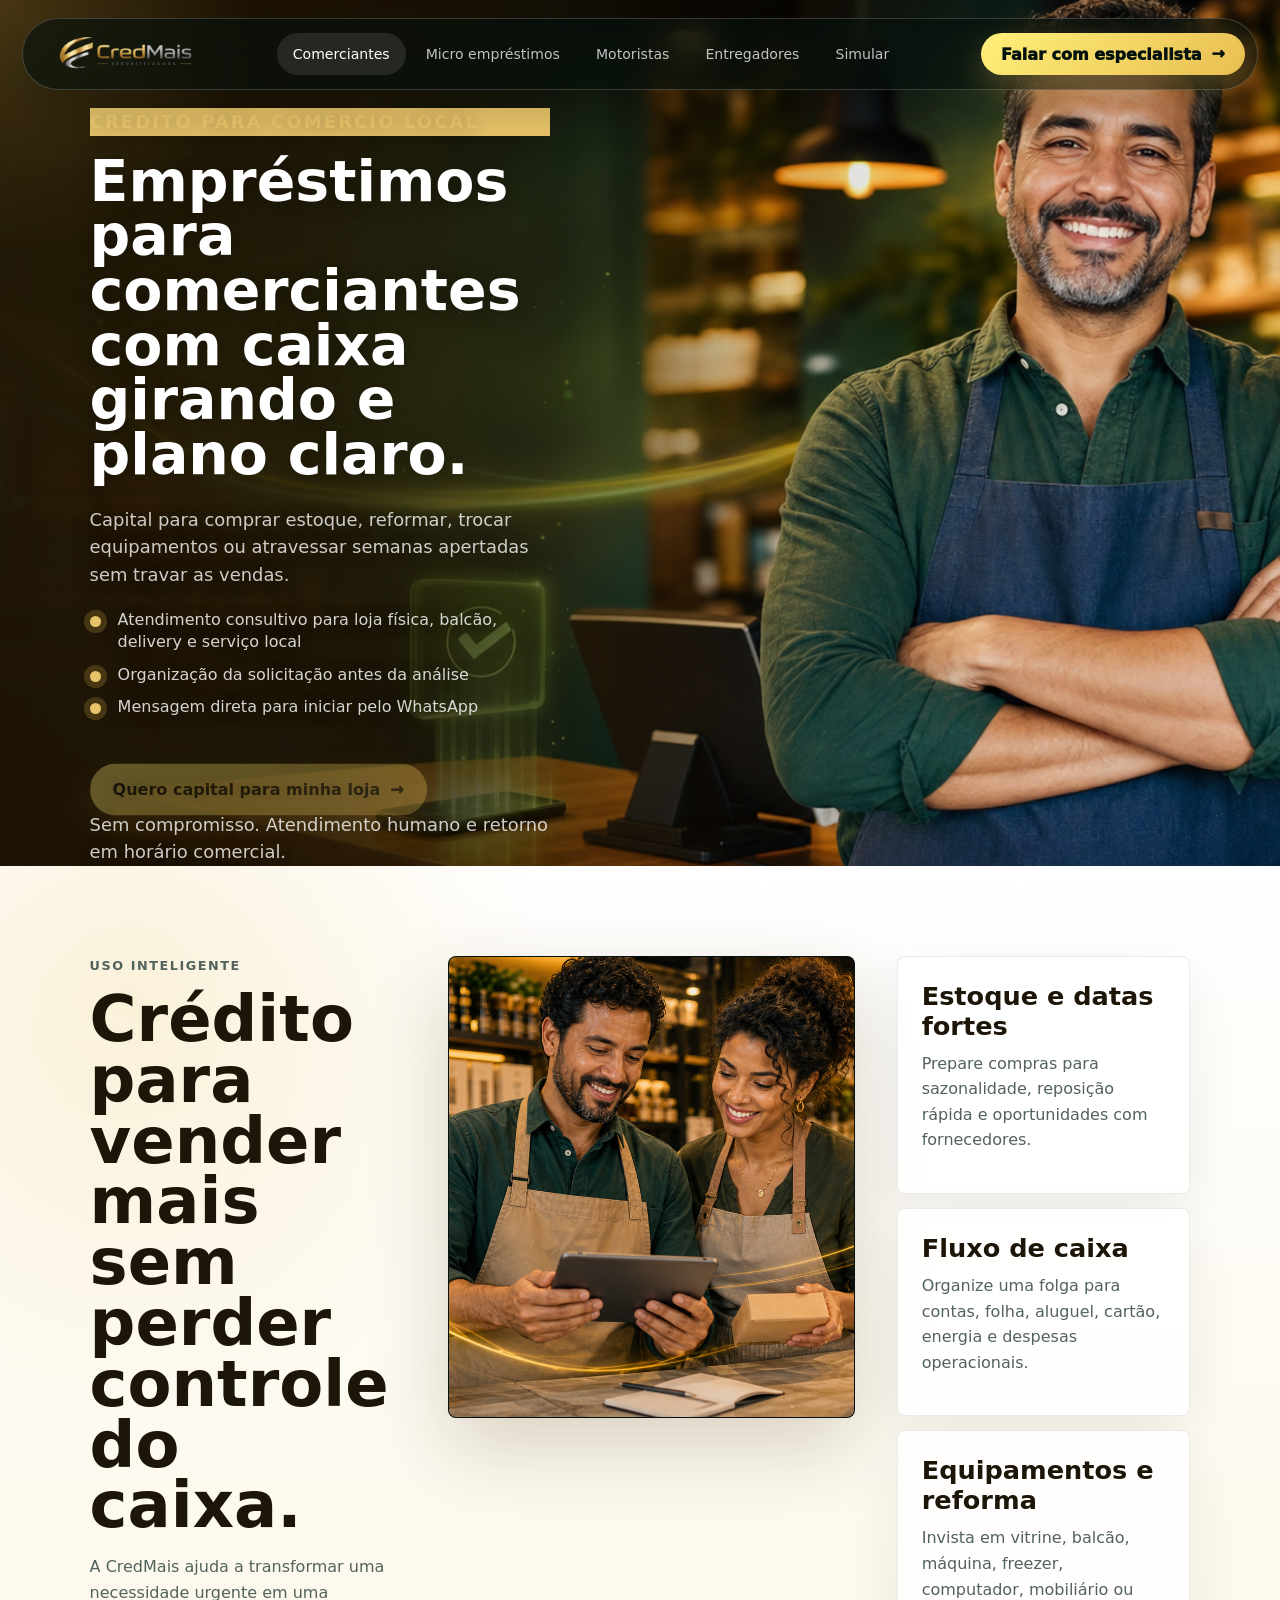
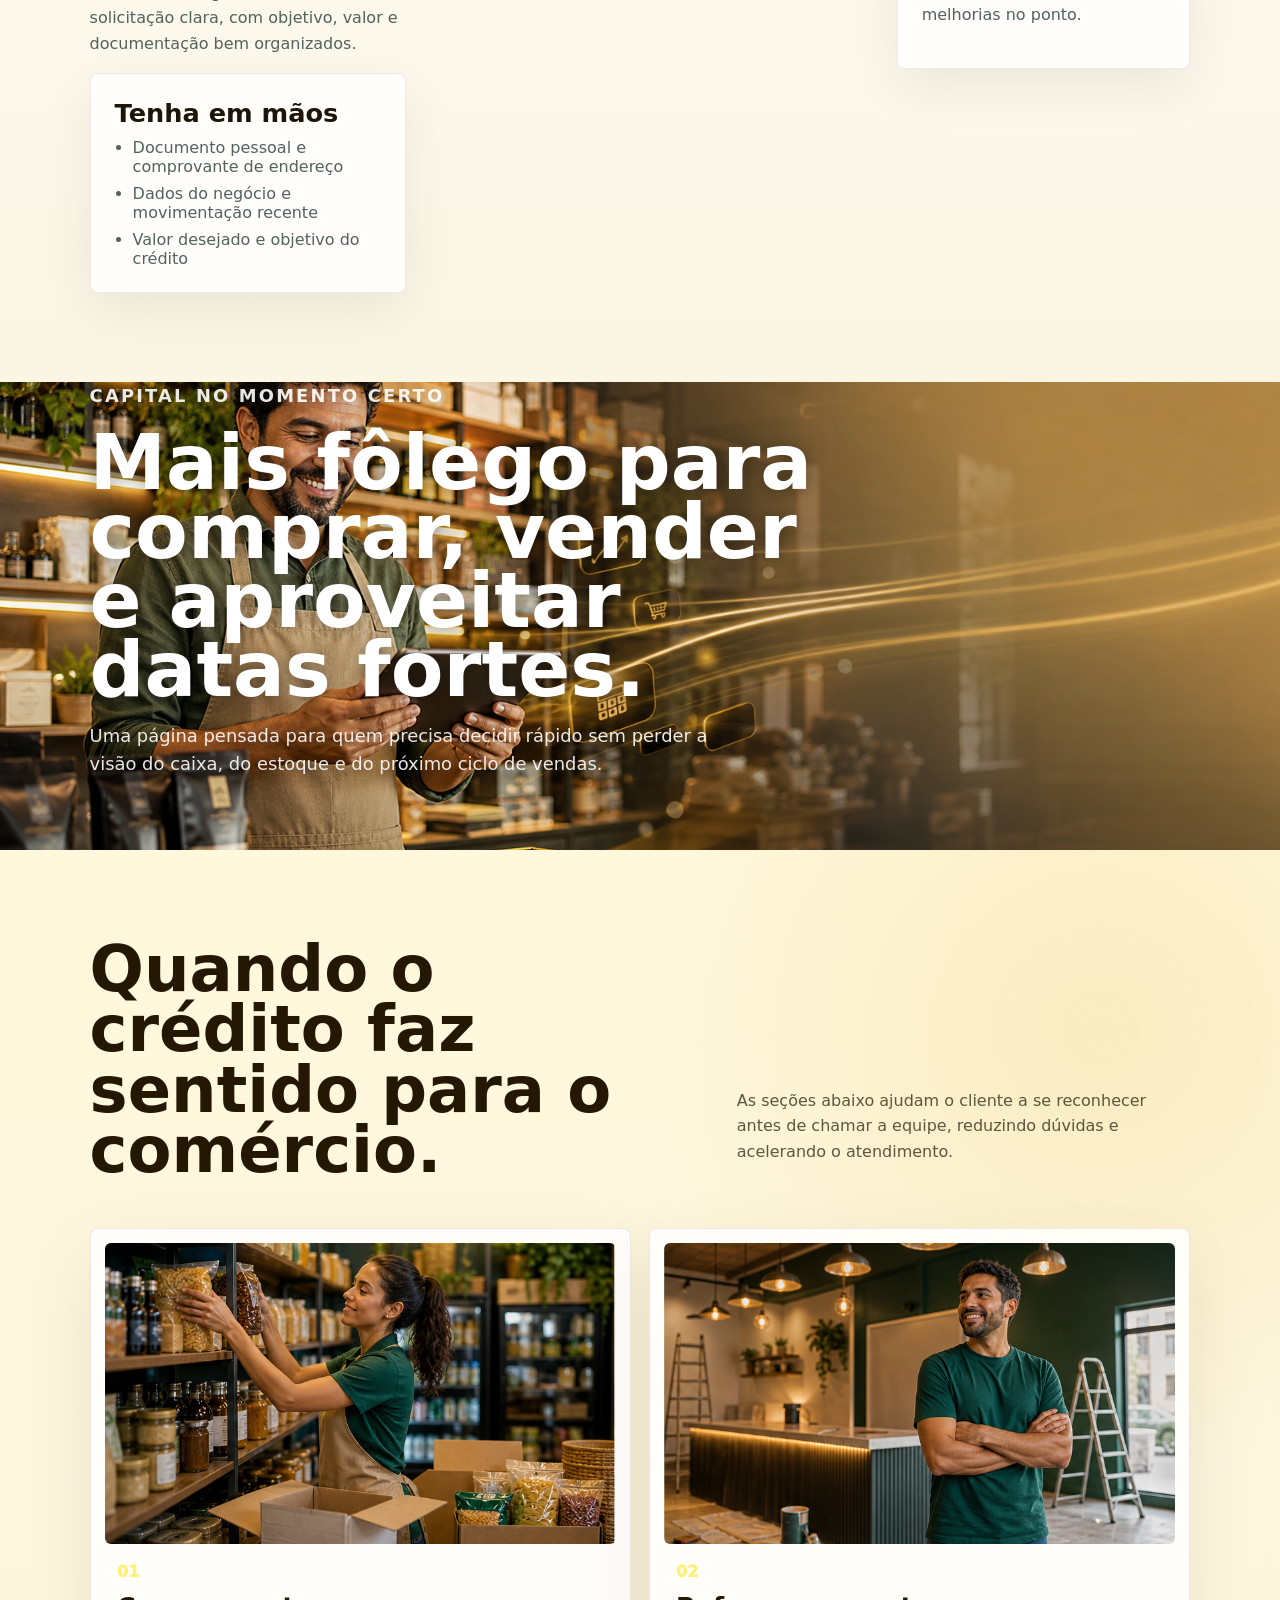
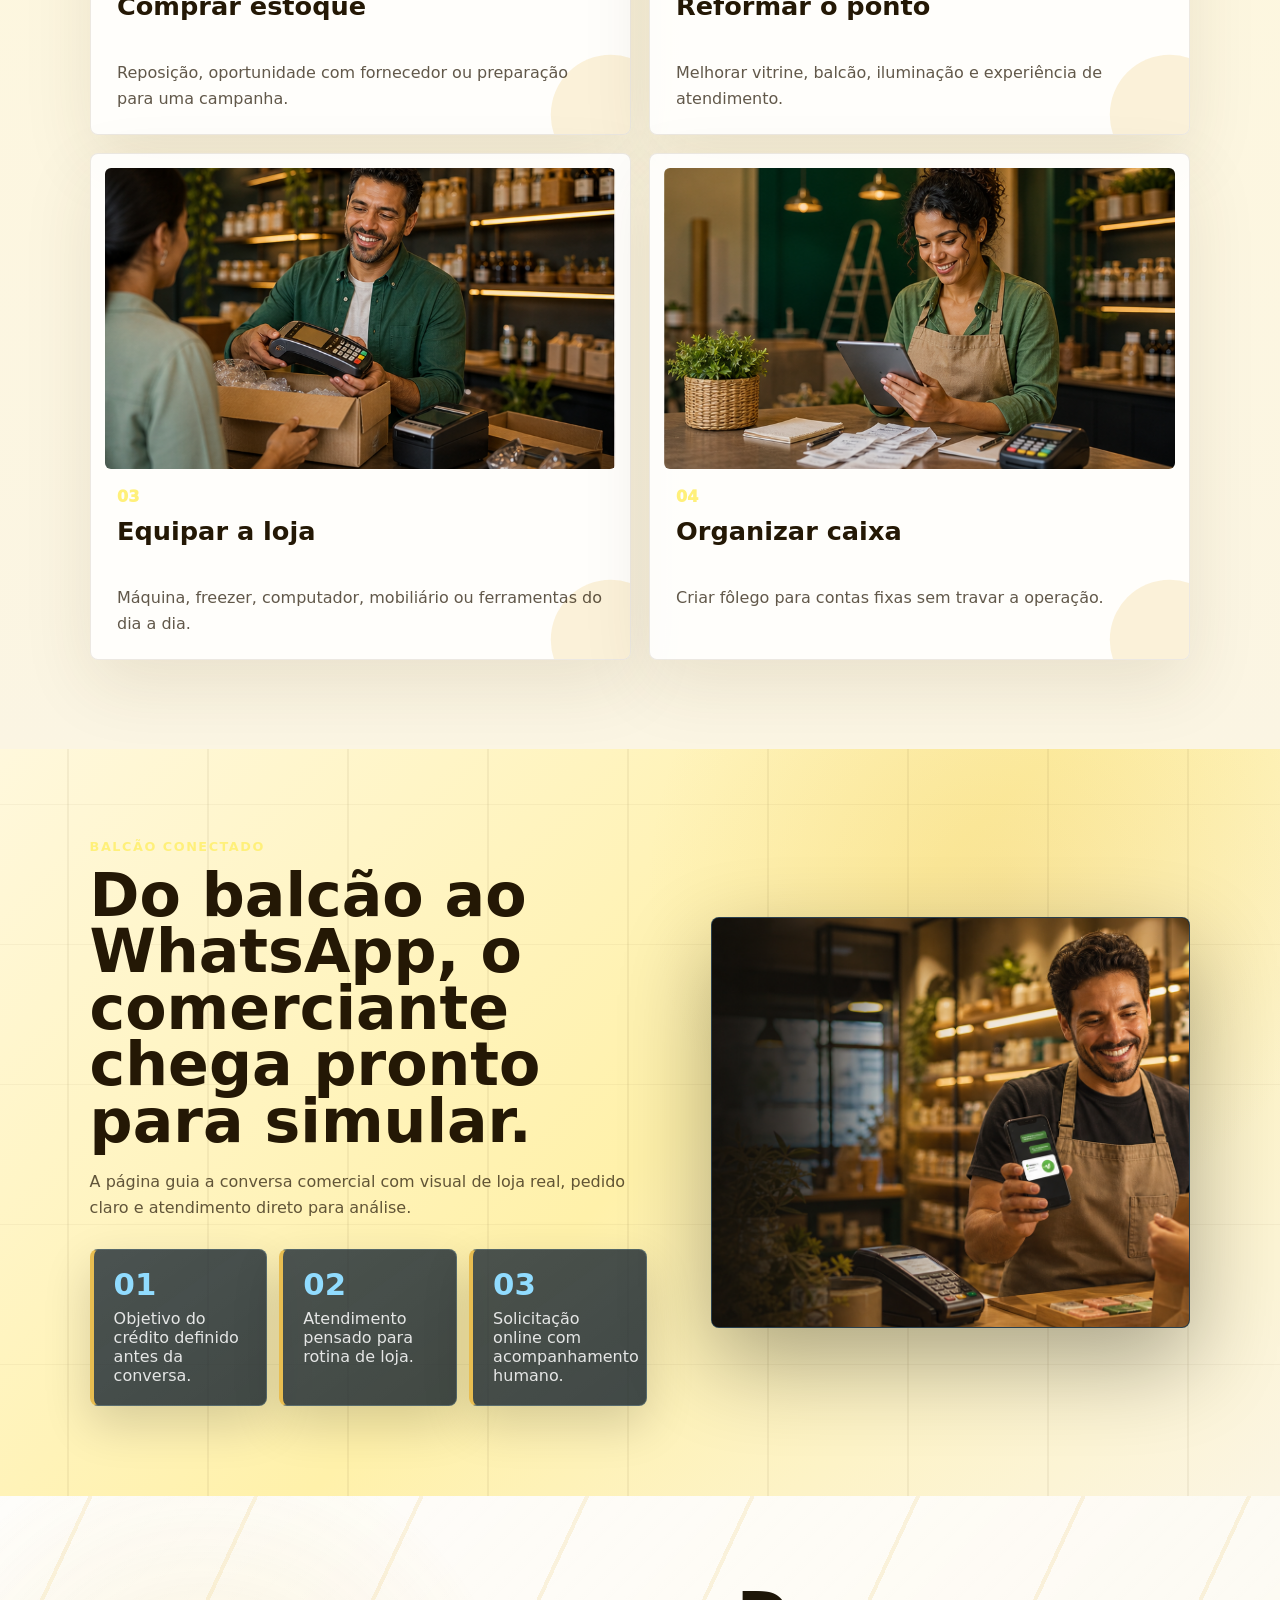
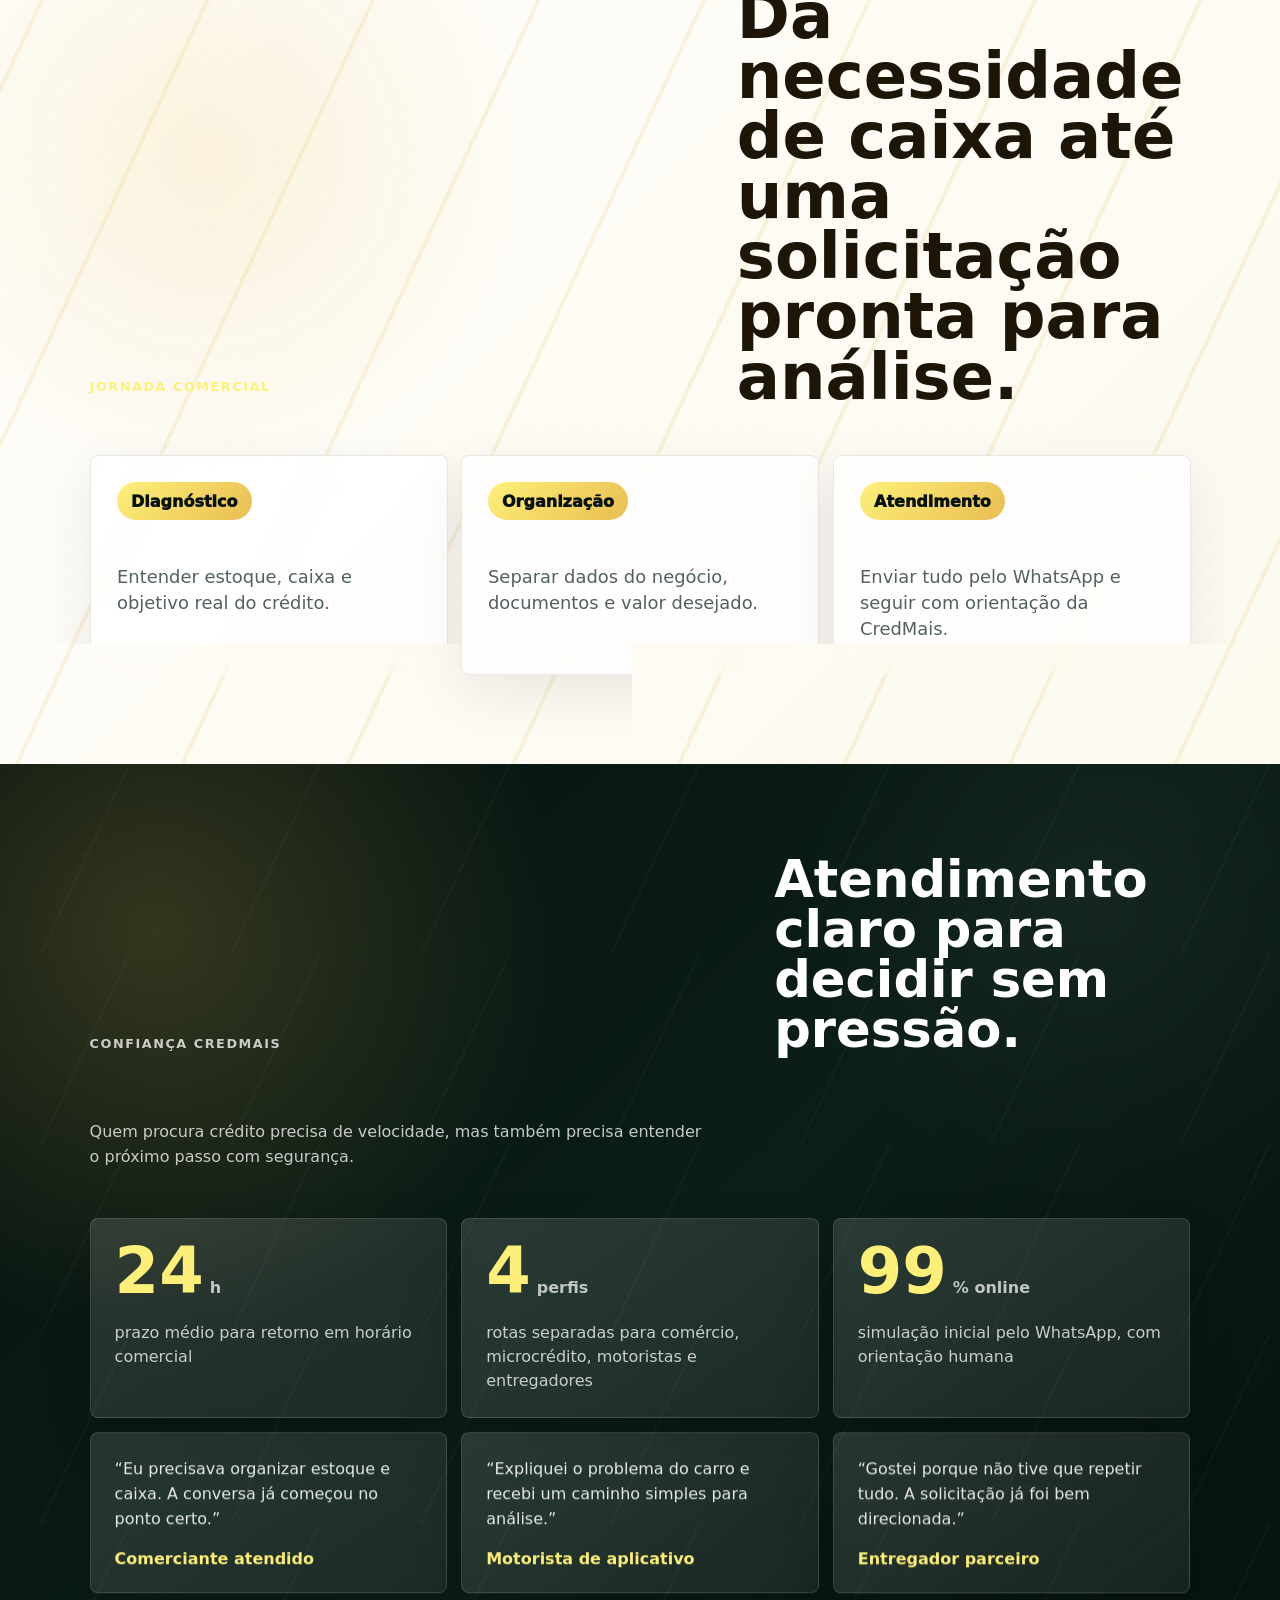
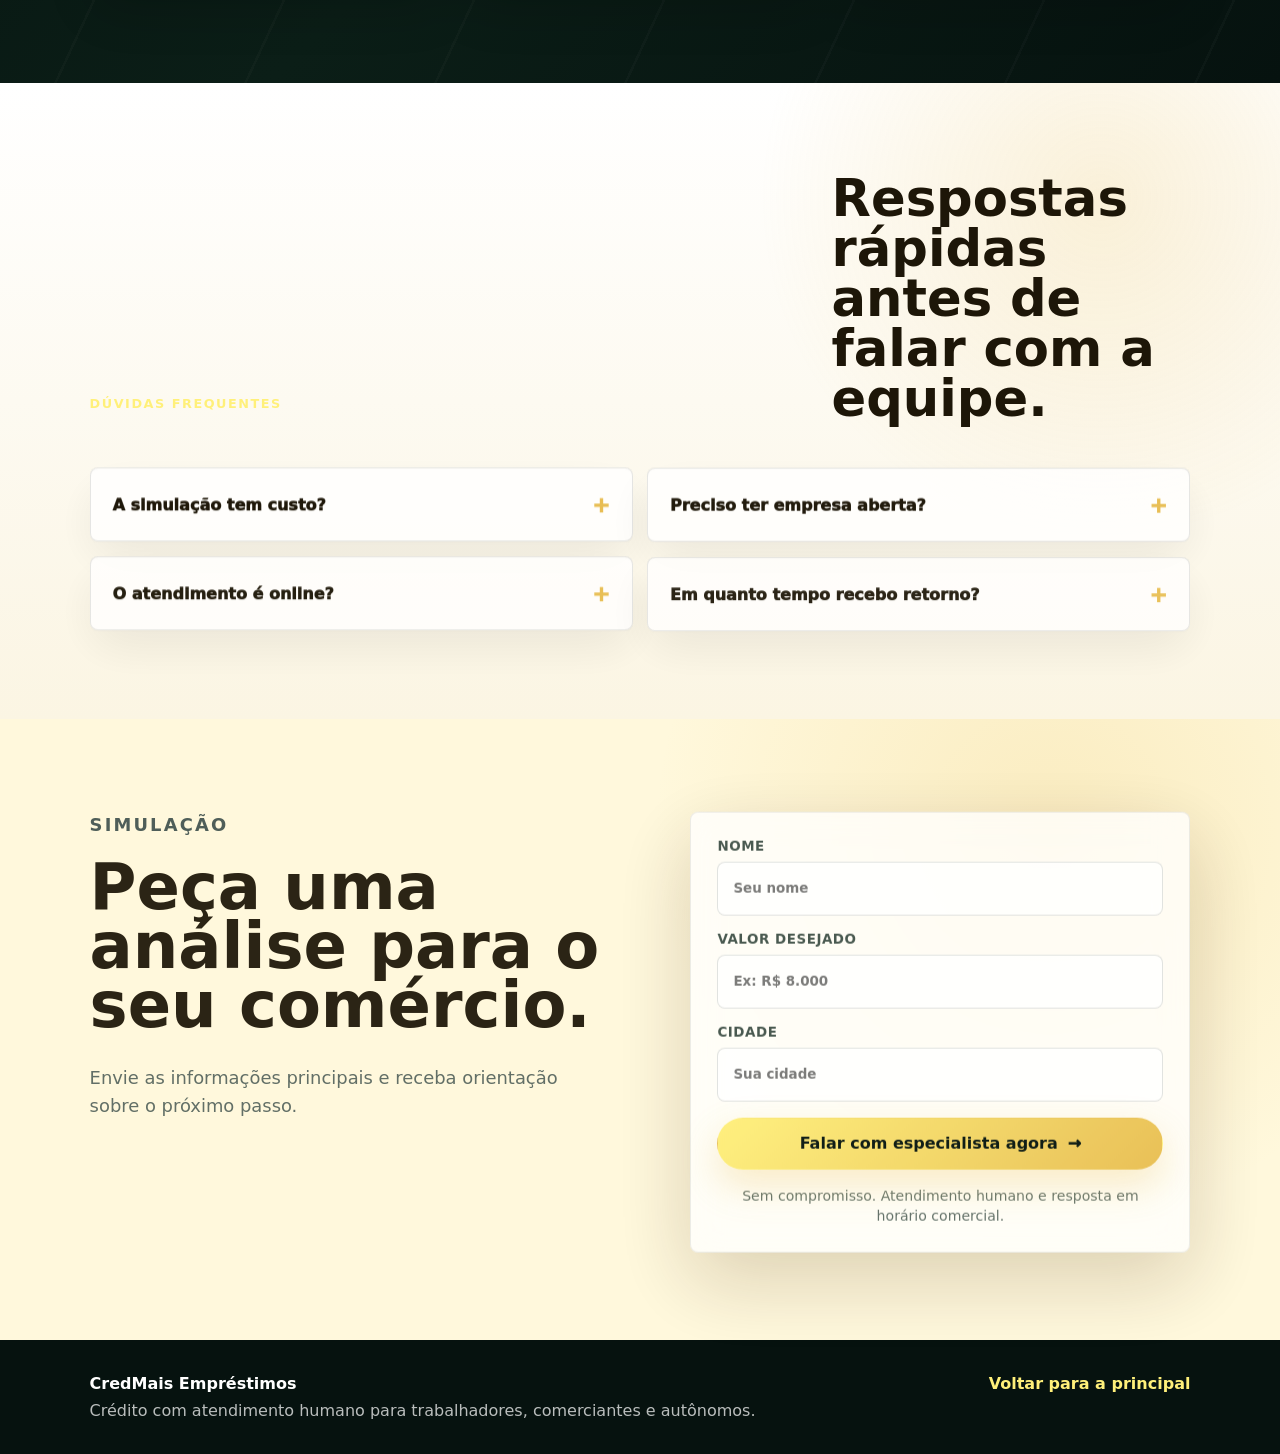
==== comerciantes.html @ 47e3ab30 "Initial CredMais site" ====
<!doctype html>
<html lang="pt-BR">
  <head>
    <meta charset="UTF-8" />
    <meta name="viewport" content="width=device-width, initial-scale=1.0" />
    <meta
      name="description"
      content="Empréstimos CredMais para comerciantes: capital de giro, estoque, reforma, equipamentos e fluxo de caixa."
    />
    <title>Comerciantes | CredMais Empréstimos</title>
    <link rel="preload" as="image" href="assets/images/hero-comerciantes.png" />
    <link rel="stylesheet" href="styles.css?v=20260709-15" />
  </head>
  <body class="theme-comerciantes" data-motion="commerce">
    <div class="cursor-light" aria-hidden="true"></div>

    <header class="site-header" data-header>
      <a class="brand" href="index.html#inicio" aria-label="CredMais Empréstimos">
        <img decoding="async" class="brand-logo" src="assets/images/credmais-logo.avif" alt="CredMais Empréstimos" />
      </a>

      <button class="menu-toggle" type="button" aria-expanded="false" aria-controls="site-menu">
        <span></span>
        <span></span>
      </button>

      <nav id="site-menu" class="site-nav" aria-label="Navegação principal">
        <a href="comerciantes.html">Comerciantes</a>
        <a href="micro-emprestimos.html">Micro empréstimos</a>
        <a href="motoristas.html">Motoristas</a>
        <a href="entregadores.html">Entregadores</a>
        <a href="#simular">Simular</a>
      </nav>

      <a class="header-cta" href="#simular">Falar com especialista</a>
    </header>

    <main class="service-main">
      <section id="topo" class="audience-page" data-theme="gold" data-hero>
        <img decoding="async" src="assets/images/hero-comerciantes.png" alt="Comerciante em loja pronto para expandir o negócio" />
        <div class="audience-overlay"></div>
        <div class="audience-copy">
          <p class="eyebrow split">Crédito para comércio local</p>
          <h1 class="split">Empréstimos para comerciantes com caixa girando e plano claro.</h1>
          <p class="split">
            Capital para comprar estoque, reformar, trocar equipamentos ou atravessar semanas apertadas sem travar as
            vendas.
          </p>
          <ul class="feature-list">
            <li>Atendimento consultivo para loja física, balcão, delivery e serviço local</li>
            <li>Organização da solicitação antes da análise</li>
            <li>Mensagem direta para iniciar pelo WhatsApp</li>
          </ul>
          <a class="btn btn-primary" href="#simular">Quero capital para minha loja</a>
          <p class="cta-note">Sem compromisso. Atendimento humano e retorno em horário comercial.</p>
        </div>
      </section>

      <section class="service-detail section-pad" data-reveal>
        <div class="service-detail-grid">
          <div>
            <p class="section-label">Uso inteligente</p>
            <h2>Crédito para vender mais sem perder controle do caixa.</h2>
            <p>
              A CredMais ajuda a transformar uma necessidade urgente em uma solicitação clara, com objetivo, valor e
              documentação bem organizados.
            </p>
            <div class="document-box">
              <h3>Tenha em mãos</h3>
              <ul>
                <li>Documento pessoal e comprovante de endereço</li>
                <li>Dados do negócio e movimentação recente</li>
                <li>Valor desejado e objetivo do crédito</li>
              </ul>
            </div>
          </div>

          <figure class="detail-visual">
            <img loading="lazy" decoding="async" src="assets/images/detail-comerciantes.png" alt="Comerciante organizando vendas, estoque e caixa" />
          </figure>

          <div class="detail-list">
            <article>
              <h3>Estoque e datas fortes</h3>
              <p>Prepare compras para sazonalidade, reposição rápida e oportunidades com fornecedores.</p>
            </article>
            <article>
              <h3>Fluxo de caixa</h3>
              <p>Organize uma folga para contas, folha, aluguel, cartão, energia e despesas operacionais.</p>
            </article>
            <article>
              <h3>Equipamentos e reforma</h3>
              <p>Invista em vitrine, balcão, máquina, freezer, computador, mobiliário ou melhorias no ponto.</p>
            </article>
          </div>
        </div>
      </section>

      <section class="rich-banner" data-rich-banner>
        <img loading="lazy" decoding="async" src="assets/images/banner-comerciantes.png" alt="Comerciante analisando vendas e estoque no balcão" />
        <div class="rich-banner-content">
          <p class="eyebrow">Capital no momento certo</p>
          <h2>Mais fôlego para comprar, vender e aproveitar datas fortes.</h2>
          <p>
            Uma página pensada para quem precisa decidir rápido sem perder a visão do caixa, do estoque e do próximo
            ciclo de vendas.
          </p>
        </div>
      </section>

      <section class="scenario-section section-pad">
        <div class="scenario-head" data-reveal>
          <h2>Quando o crédito faz sentido para o comércio.</h2>
          <p>
            As seções abaixo ajudam o cliente a se reconhecer antes de chamar a equipe, reduzindo dúvidas e acelerando o
            atendimento.
          </p>
        </div>
        <div class="scenario-grid">
          <article class="scenario-card">
            <div class="card-media">
              <img loading="lazy" decoding="async" src="assets/images/scenario-comerciantes-estoque.png" alt="" />
            </div>
            <span>01</span>
            <h3>Comprar estoque</h3>
            <p>Reposição, oportunidade com fornecedor ou preparação para uma campanha.</p>
          </article>
          <article class="scenario-card">
            <div class="card-media">
              <img loading="lazy" decoding="async" src="assets/images/scenario-comerciantes-reforma.png" alt="" />
            </div>
            <span>02</span>
            <h3>Reformar o ponto</h3>
            <p>Melhorar vitrine, balcão, iluminação e experiência de atendimento.</p>
          </article>
          <article class="scenario-card">
            <div class="card-media">
              <img loading="lazy" decoding="async" src="assets/images/scenario-comerciantes-equipamentos.png" alt="" />
            </div>
            <span>03</span>
            <h3>Equipar a loja</h3>
            <p>Máquina, freezer, computador, mobiliário ou ferramentas do dia a dia.</p>
          </article>
          <article class="scenario-card">
            <div class="card-media">
              <img loading="lazy" decoding="async" src="assets/images/scenario-comerciantes-caixa.png" alt="" />
            </div>
            <span>04</span>
            <h3>Organizar caixa</h3>
            <p>Criar fôlego para contas fixas sem travar a operação.</p>
          </article>
        </div>
      </section>

      <section class="motion-banner motion-banner-commerce">
        <div class="motion-banner-inner motion-banner-inner--visual">
          <div class="motion-copy">
            <p class="eyebrow">Balcão conectado</p>
            <h2>Do balcão ao WhatsApp, o comerciante chega pronto para simular.</h2>
            <p>
              A página guia a conversa comercial com visual de loja real, pedido claro e atendimento direto para análise.
            </p>
            <div class="motion-card-row commerce-card-row" aria-label="Diferenciais para comerciantes">
              <span><strong>01</strong>Objetivo do crédito definido antes da conversa.</span>
              <span><strong>02</strong>Atendimento pensado para rotina de loja.</span>
              <span><strong>03</strong>Solicitação online com acompanhamento humano.</span>
            </div>
          </div>
          <figure class="motion-visual commerce-motion-visual">
            <img loading="lazy" decoding="async" src="assets/images/motion-comerciantes-whatsapp.png" alt="Comerciante usando celular no balcão da loja" />
          </figure>
        </div>
      </section>

      <section class="journey-section section-pad">
        <div class="journey-copy" data-reveal>
          <p class="section-label">Jornada comercial</p>
          <h2>Da necessidade de caixa até uma solicitação pronta para análise.</h2>
        </div>
        <div class="journey-steps">
          <article class="journey-step">
            <span>Diagnóstico</span>
            <p>Entender estoque, caixa e objetivo real do crédito.</p>
          </article>
          <article class="journey-step">
            <span>Organização</span>
            <p>Separar dados do negócio, documentos e valor desejado.</p>
          </article>
          <article class="journey-step">
            <span>Atendimento</span>
            <p>Enviar tudo pelo WhatsApp e seguir com orientação da CredMais.</p>
          </article>
        </div>
      </section>

      <section class="trust-section section-pad" data-reveal>
        <div class="trust-head">
          <p class="section-label">Confiança CredMais</p>
          <h2>Atendimento claro para decidir sem pressão.</h2>
          <p>Quem procura crédito precisa de velocidade, mas também precisa entender o próximo passo com segurança.</p>
        </div>
        <div class="trust-grid" aria-label="Provas de confiança CredMais">
          <article>
            <strong data-count="24">0</strong><span>h</span>
            <p>prazo médio para retorno em horário comercial</p>
          </article>
          <article>
            <strong data-count="4">0</strong><span>perfis</span>
            <p>rotas separadas para comércio, microcrédito, motoristas e entregadores</p>
          </article>
          <article>
            <strong data-count="100">0</strong><span>% online</span>
            <p>simulação inicial pelo WhatsApp, com orientação humana</p>
          </article>
        </div>
        <div class="testimonial-grid">
          <blockquote>
            <p>“Eu precisava organizar estoque e caixa. A conversa já começou no ponto certo.”</p>
            <cite>Comerciante atendido</cite>
          </blockquote>
          <blockquote>
            <p>“Expliquei o problema do carro e recebi um caminho simples para análise.”</p>
            <cite>Motorista de aplicativo</cite>
          </blockquote>
          <blockquote>
            <p>“Gostei porque não tive que repetir tudo. A solicitação já foi bem direcionada.”</p>
            <cite>Entregador parceiro</cite>
          </blockquote>
        </div>
      </section>

      <section class="faq-section section-pad" data-reveal>
        <div class="faq-head">
          <p class="section-label">Dúvidas frequentes</p>
          <h2>Respostas rápidas antes de falar com a equipe.</h2>
        </div>
        <div class="faq-list">
          <details>
            <summary>A simulação tem custo?</summary>
            <p>Não. Você informa o perfil, valor desejado e cidade para receber orientação inicial sem compromisso.</p>
          </details>
          <details>
            <summary>Preciso ter empresa aberta?</summary>
            <p>Depende do perfil. A CredMais direciona a conversa para comerciante, microcrédito, motorista ou entregador.</p>
          </details>
          <details>
            <summary>O atendimento é online?</summary>
            <p>Sim. O primeiro contato pode começar pelo WhatsApp, com atendimento humano e orientação clara.</p>
          </details>
          <details>
            <summary>Em quanto tempo recebo retorno?</summary>
            <p>O retorno acontece em horário comercial, geralmente em até 24 horas após o envio das informações.</p>
          </details>
        </div>
      </section>
      <section id="simular" class="lead-section service-lead section-pad">
        <div class="lead-copy" data-reveal>
          <p class="section-label">Simulação</p>
          <h2>Peça uma análise para o seu comércio.</h2>
          <p>Envie as informações principais e receba orientação sobre o próximo passo.</p>
        </div>

        <form class="lead-form" data-form>
          <input name="perfil" type="hidden" value="Comerciante" />
          <label>
            Nome
            <input name="nome" type="text" placeholder="Seu nome" required />
          </label>
          <label>
            Valor desejado
            <input name="valor" type="text" placeholder="Ex: R$ 8.000" required />
          </label>
          <label>
            Cidade
            <input name="cidade" type="text" placeholder="Sua cidade" />
          </label>
          <button class="btn btn-primary" type="submit">Falar com especialista agora</button>
          <p class="form-note">Sem compromisso. Atendimento humano e resposta em horário comercial.</p>
        </form>
      </section>
    </main>

    <footer class="site-footer">
      <div>
        <strong>CredMais Empréstimos</strong>
        <p>Crédito com atendimento humano para trabalhadores, comerciantes e autônomos.</p>
      </div>
      <a href="index.html#inicio">Voltar para a principal</a>
    </footer>

    <script src="assets/vendor/gsap.min.js"></script>
    <script src="assets/vendor/ScrollTrigger.min.js"></script>
    <script src="main.js?v=20260709-15"></script>
  </body>
</html>
---- styles.css ----
﻿:root {
  --green: #00d96f;
  --green-2: #7cff9e;
  --navy: #06120f;
  --ink: #0a1714;
  --muted: #6d7974;
  --line: rgba(255, 255, 255, 0.16);
  --white: #ffffff;
  --cream: #f7faf4;
  --gold: #e7c369;
  --blue: #17a8ff;
  --shadow: 0 28px 80px rgba(1, 18, 12, 0.28);
  --accent: #00d96f;
  --accent-2: #7cff9e;
  --accent-soft: rgba(0, 217, 111, 0.16);
  --accent-shadow: rgba(0, 217, 111, 0.28);
  --page-ink: #0a1714;
  --page-soft: #f7faf4;
  --page-panel: #ecf4ed;
}

.theme-comerciantes {
  --green: #e8bd51;
  --green-2: #fff07a;
  --accent: #e8bd51;
  --accent-2: #fff07a;
  --accent-soft: rgba(232, 189, 81, 0.2);
  --accent-shadow: rgba(232, 189, 81, 0.3);
  --page-ink: #1d1608;
  --page-soft: #fbf5e3;
  --page-panel: #fff8dc;
  --shadow: 0 28px 80px rgba(72, 46, 6, 0.2);
}

.theme-micro {
  --green: #2ee6c7;
  --green-2: #8cf7ff;
  --accent: #2ee6c7;
  --accent-2: #8cf7ff;
  --accent-soft: rgba(46, 230, 199, 0.2);
  --accent-shadow: rgba(46, 230, 199, 0.3);
  --page-ink: #061b22;
  --page-soft: #ecfbfb;
  --page-panel: #e5fbff;
  --shadow: 0 28px 80px rgba(8, 72, 88, 0.2);
}

.theme-motoristas {
  --green: #22b8ff;
  --green-2: #a8e7ff;
  --accent: #22b8ff;
  --accent-2: #a8e7ff;
  --accent-soft: rgba(34, 184, 255, 0.2);
  --accent-shadow: rgba(34, 184, 255, 0.3);
  --page-ink: #07111d;
  --page-soft: #eef6ff;
  --page-panel: #eaf4ff;
  --shadow: 0 28px 80px rgba(4, 38, 75, 0.24);
}

.theme-entregadores {
  --green: #ea1d2c;
  --green-2: #ff6b6b;
  --accent: #ea1d2c;
  --accent-2: #ff6b6b;
  --accent-soft: rgba(234, 29, 44, 0.18);
  --accent-shadow: rgba(234, 29, 44, 0.3);
  --page-ink: #190608;
  --page-soft: #fff3f3;
  --page-panel: #fff7f7;
  --shadow: 0 28px 80px rgba(86, 7, 14, 0.22);
}

* {
  box-sizing: border-box;
}

html {
  overflow-x: hidden;
  scroll-behavior: smooth;
}

body {
  margin: 0;
  color: var(--page-ink);
  background: var(--page-soft);
  font-family:
    Inter, ui-sans-serif, system-ui, -apple-system, BlinkMacSystemFont, "Segoe UI", sans-serif;
  overflow-x: hidden;
}

a {
  color: inherit;
  text-decoration: none;
}

img {
  display: block;
  max-width: 100%;
}

button,
input,
select {
  font: inherit;
}

.cursor-light {
  position: fixed;
  z-index: 4;
  width: 34rem;
  height: 34rem;
  pointer-events: none;
  border-radius: 999px;
  background: radial-gradient(circle, var(--accent-soft), transparent 66%);
  transform: translate(-50%, -50%);
  mix-blend-mode: screen;
}

.site-header {
  position: fixed;
  inset: 18px 22px auto;
  z-index: 30;
  display: grid;
  grid-template-columns: auto 1fr auto;
  align-items: center;
  gap: 18px;
  padding: 10px 12px 10px 14px;
  color: var(--white);
  border: 1px solid rgba(255, 255, 255, 0.18);
  border-radius: 999px;
  background: rgba(4, 16, 12, 0.62);
  box-shadow: 0 18px 46px rgba(0, 0, 0, 0.18);
  backdrop-filter: blur(18px);
  transition:
    transform 0.35s ease,
    background 0.35s ease,
    border-color 0.35s ease;
}

.site-header.is-scrolled {
  background: rgba(4, 16, 12, 0.88);
  border-color: var(--accent-shadow);
}

.brand {
  display: inline-flex;
  align-items: center;
  gap: 10px;
  min-width: 164px;
  overflow: hidden;
  border-radius: 999px;
}

.brand-logo {
  display: block;
  width: 164px;
  height: 50px;
  object-fit: cover;
  object-position: left center;
  transform: scale(1.08);
  transform-origin: left center;
}

.brand-mark {
  display: grid;
  width: 42px;
  height: 42px;
  place-items: center;
  color: #05130f;
  font-weight: 950;
  border-radius: 50%;
  background: linear-gradient(135deg, var(--accent-2), var(--accent));
}

.brand strong,
.brand small {
  display: block;
  line-height: 1;
}

.brand strong {
  font-size: 1rem;
}

.brand small {
  margin-top: 4px;
  color: rgba(255, 255, 255, 0.62);
  font-size: 0.72rem;
  letter-spacing: 0.08em;
  text-transform: uppercase;
}

.site-nav {
  display: flex;
  justify-content: center;
  gap: 4px;
}

.site-nav a,
.header-cta,
.btn {
  display: inline-flex;
  align-items: center;
  justify-content: center;
  gap: 10px;
  min-height: 42px;
  padding: 0 16px;
  border-radius: 999px;
  white-space: nowrap;
}

.header-cta,
.btn {
  position: relative;
  isolation: isolate;
  overflow: hidden;
}

.site-nav a {
  color: rgba(255, 255, 255, 0.75);
  font-size: 0.88rem;
  transition:
    color 0.2s ease,
    background 0.2s ease;
}

.site-nav a:hover,
.site-nav a.is-active {
  color: var(--white);
  background: rgba(255, 255, 255, 0.1);
}

.header-cta {
  color: #03120d;
  min-width: 154px;
  padding: 0 20px;
  font-weight: 950;
  background: linear-gradient(135deg, var(--accent-2), var(--accent));
  box-shadow: 0 14px 34px var(--accent-shadow);
  animation: ctaPulse 2.8s ease-in-out infinite;
  transition:
    transform 0.2s ease,
    box-shadow 0.2s ease,
    filter 0.2s ease;
}

.header-cta::before,
.btn-primary::before {
  position: absolute;
  inset: -42% auto -42% -55%;
  z-index: -1;
  width: 42%;
  background: linear-gradient(90deg, transparent, rgba(255, 255, 255, 0.52), transparent);
  transform: skewX(-18deg);
  animation: ctaShine 3.4s ease-in-out infinite;
  content: "";
}

.header-cta::after,
.btn::after {
  content: "→";
  font-weight: 950;
  line-height: 1;
  transform: translateX(0);
  transition: transform 0.2s ease;
}

.btn-ghost::after {
  opacity: 0.8;
}

.header-cta:hover,
.btn:hover {
  transform: translateY(-2px) scale(1.03);
}

.header-cta:hover::before,
.btn-primary:hover::before {
  animation-duration: 1.2s;
}

.header-cta:hover::after,
.btn:hover::after {
  transform: translateX(4px);
}

.header-cta:focus-visible,
.btn:focus-visible,
.site-nav a:focus-visible,
.menu-toggle:focus-visible {
  outline: 3px solid var(--accent-2);
  outline-offset: 3px;
}

.menu-toggle {
  display: none;
}

.hero,
.audience-page {
  position: relative;
  min-height: 100svh;
  overflow: hidden;
  color: var(--white);
  background: #06120f;
}

.hero > img,
.audience-page > img {
  position: absolute;
  inset: 0;
  z-index: 0;
  width: 100%;
  height: 115%;
  object-fit: cover;
  object-position: var(--hero-focus, center center);
  transform: scale(1.04);
}

.hero-carousel-media {
  position: absolute;
  inset: 0;
  z-index: 0;
  overflow: hidden;
}

.hero-carousel-image {
  position: absolute;
  inset: 0;
  width: 100%;
  height: 115%;
  object-fit: cover;
  object-position: var(--hero-focus, center center);
  opacity: 0;
  transform: scale(1.045);
  transition:
    opacity 0.9s ease,
    transform 7s ease;
}

.hero-carousel-image.is-active {
  opacity: 1;
  transform: scale(1.01);
}

.hero-shade,
.audience-overlay {
  position: absolute;
  inset: 0;
  z-index: 1;
  background: linear-gradient(90deg, rgba(1, 11, 8, 0.68) 0%, rgba(1, 11, 8, 0.38) 36%, transparent 76%);
}

.align-right .audience-overlay {
  background: linear-gradient(270deg, rgba(1, 11, 8, 0.68) 0%, rgba(1, 11, 8, 0.38) 36%, transparent 76%);
}

.theme-comerciantes .audience-overlay {
  background: linear-gradient(90deg, rgba(31, 20, 4, 0.68) 0%, rgba(31, 20, 4, 0.36) 36%, transparent 76%);
}

.theme-micro .audience-overlay {
  background: linear-gradient(270deg, rgba(3, 21, 28, 0.66) 0%, rgba(3, 21, 28, 0.36) 36%, transparent 76%);
}

.theme-motoristas .audience-overlay {
  background: linear-gradient(90deg, rgba(2, 9, 21, 0.68) 0%, rgba(2, 9, 21, 0.36) 36%, transparent 76%);
}

.theme-entregadores .audience-overlay {
  background: transparent;
}

.theme-comerciantes .audience-page,
.theme-entregadores .audience-page {
  --hero-focus: 18% center;
}

.theme-entregadores .audience-page > img {
  filter: none;
}

.theme-entregadores .hero-carousel-image {
  filter: none;
}

.theme-entregadores .hero-carousel-image.is-active {
  filter: none;
}

.hero-carousel-copy {
  position: relative;
  z-index: 3;
  width: 100%;
}

.hero-copy-slide {
  display: none;
}

.hero-copy-slide.is-active {
  display: block;
}

.hero-carousel-controls {
  position: absolute;
  right: clamp(18px, 5vw, 72px);
  bottom: clamp(18px, 4vw, 44px);
  z-index: 5;
  display: flex;
  flex-wrap: wrap;
  gap: 8px;
  max-width: min(520px, calc(100% - 36px));
}

.hero-carousel-controls button {
  min-height: 38px;
  padding: 0 14px;
  color: rgba(255, 255, 255, 0.72);
  font-weight: 900;
  border: 1px solid rgba(255, 255, 255, 0.22);
  border-radius: 999px;
  background: rgba(255, 255, 255, 0.08);
  backdrop-filter: blur(14px);
  cursor: pointer;
  transition:
    color 0.2s ease,
    background 0.2s ease,
    border-color 0.2s ease,
    transform 0.2s ease;
}

.hero-carousel-controls button:hover,
.hero-carousel-controls button.is-active {
  color: #fff;
  border-color: rgba(234, 29, 44, 0.7);
  background: rgba(234, 29, 44, 0.82);
  transform: translateY(-2px);
}

.theme-motoristas .audience-page {
  --hero-focus: right center;
}

.theme-motoristas .audience-page > img {
  height: 100%;
  transform: scale(1);
}

.theme-micro .audience-page {
  --hero-focus: 18% center;
}

.hero-content,
.audience-copy {
  position: relative;
  z-index: 3;
  width: min(920px, calc(100% - 44px));
  padding-top: clamp(118px, 17vh, 170px);
  margin-left: clamp(22px, 7vw, 96px);
  text-shadow: 0 2px 18px rgba(0, 0, 0, 0.34);
}

.service-main .audience-page::before {
  display: none;
}

.theme-comerciantes .audience-page::before {
  background:
    linear-gradient(90deg, transparent 0 48%, rgba(255, 240, 122, 0.18) 48% 49%, transparent 49% 100%),
    linear-gradient(0deg, transparent 0 60%, rgba(232, 189, 81, 0.12) 60% 61%, transparent 61% 100%);
  background-size: 180px 180px;
  animation: commerceGrid 12s linear infinite;
}

.theme-micro .audience-page::before {
  background: radial-gradient(circle at 64% 36%, rgba(140, 247, 255, 0.26), transparent 11%),
    radial-gradient(circle at 76% 62%, rgba(46, 230, 199, 0.16), transparent 13%);
  animation: microPulse 5s ease-in-out infinite alternate;
}

.theme-motoristas .audience-page::before {
  background: repeating-linear-gradient(
    112deg,
    transparent 0 80px,
    rgba(168, 231, 255, 0.2) 80px 86px,
    transparent 86px 150px
  );
  animation: roadSlide 3.2s linear infinite;
}

.theme-entregadores .audience-page::before {
  background:
    radial-gradient(circle at 20% 80%, rgba(166, 255, 61, 0.14), transparent 12%),
    linear-gradient(135deg, transparent 0 44%, rgba(255, 209, 102, 0.12) 44% 45%, transparent 45% 100%);
  background-size: 100% 100%, 220px 220px;
  animation: deliveryRoute 4.8s ease-in-out infinite alternate;
}

@keyframes commerceGrid {
  to {
    background-position: 180px 90px;
  }
}

@keyframes microPulse {
  to {
    opacity: 0.48;
    transform: scale(1.04);
  }
}

@keyframes roadSlide {
  to {
    background-position: 220px 0;
  }
}

@keyframes deliveryRoute {
  to {
    background-position: 30px -18px, 80px -80px;
    transform: translate3d(-10px, 8px, 0);
  }
}

.align-right .audience-copy {
  margin-right: clamp(22px, 7vw, 96px);
  margin-left: auto;
}

.eyebrow,
.section-label {
  color: var(--accent-2);
  font-size: clamp(0.78rem, 1vw, 0.92rem);
  font-weight: 900;
  letter-spacing: 0.12em;
  text-transform: uppercase;
}

h1,
h2,
h3,
p {
  margin-top: 0;
}

h1,
.audience-copy h2,
.lead-copy h2,
.intro-grid h2,
.track-heading h2 {
  max-width: 15ch;
  margin-bottom: 24px;
  font-size: clamp(2.8rem, 6vw, 5.5rem);
  line-height: 0.92;
  letter-spacing: 0;
}

.audience-copy h2,
.lead-copy h2,
.intro-grid h2,
.track-heading h2 {
  max-width: 13ch;
  font-size: clamp(2.35rem, 5vw, 5.6rem);
}

.hero-copy,
.audience-copy p,
.lead-copy p,
.intro-grid p {
  max-width: 620px;
  color: rgba(255, 255, 255, 0.78);
  font-size: clamp(1.02rem, 1.4vw, 1.32rem);
  line-height: 1.55;
}

.intro-grid p,
.lead-copy p {
  color: #4b5b55;
}

  .hero-actions {
    display: flex;
    flex-wrap: wrap;
    gap: 12px;
    margin-top: 32px;
}

.btn {
  min-height: 52px;
  padding: 0 22px;
  border: 1px solid transparent;
  font-weight: 900;
  letter-spacing: 0;
  transition:
    transform 0.2s ease,
    box-shadow 0.2s ease,
    background 0.2s ease,
    border-color 0.2s ease,
    filter 0.2s ease;
}

.btn-primary {
  color: #04120d;
  background: linear-gradient(135deg, var(--accent-2), var(--accent));
  box-shadow: 0 16px 36px var(--accent-shadow);
}

.btn-primary:hover,
.header-cta:hover {
  filter: saturate(1.08) brightness(1.04);
  box-shadow: 0 20px 46px var(--accent-shadow);
}

.btn.is-loading {
  pointer-events: none;
  opacity: 0.82;
}

.btn.is-loading::after {
  width: 16px;
  height: 16px;
  border: 2px solid currentColor;
  border-top-color: transparent;
  border-radius: 999px;
  animation: spin 0.8s linear infinite;
  content: "";
}

.cta-note,
.form-note {
  margin: 12px 0 0;
  color: rgba(255, 255, 255, 0.76);
  font-size: 0.9rem;
  line-height: 1.45;
}

.lead-form .form-note {
  margin: 0;
  color: #5c6b65;
  font-size: 0.88rem;
  text-align: center;
}

.btn-ghost {
  color: var(--white);
  border-color: rgba(255, 255, 255, 0.28);
  background: rgba(255, 255, 255, 0.08);
  backdrop-filter: blur(12px);
}

.btn-ghost.dark {
  color: var(--ink);
  border-color: rgba(6, 18, 15, 0.14);
  background: rgba(6, 18, 15, 0.04);
}

.btn-ghost:hover {
  border-color: var(--accent-2);
  background: rgba(255, 255, 255, 0.14);
}

.btn-ghost.dark:hover {
  background: rgba(6, 18, 15, 0.07);
}

@keyframes ctaPulse {
  0%,
  100% {
    box-shadow: 0 14px 34px var(--accent-shadow);
  }

  50% {
    box-shadow:
      0 18px 48px var(--accent-shadow),
      0 0 0 6px var(--accent-soft);
  }
}

@keyframes spin {
  to {
    transform: rotate(1turn);
  }
}

@keyframes ctaShine {
  0%,
  35% {
    transform: translateX(0) skewX(-18deg);
  }

  70%,
  100% {
    transform: translateX(430%) skewX(-18deg);
  }
}

.hero-meter {
  position: absolute;
  right: clamp(18px, 5vw, 76px);
  bottom: clamp(18px, 6vh, 66px);
  z-index: 3;
  display: flex;
  gap: 10px;
  color: var(--white);
}

.hero-meter span {
  display: block;
  width: 138px;
  min-height: 112px;
  padding: 18px;
  border: 1px solid rgba(255, 255, 255, 0.18);
  border-radius: 8px;
  background: rgba(5, 16, 13, 0.54);
  backdrop-filter: blur(18px);
}

.hero-meter strong {
  display: block;
  color: var(--accent-2);
  font-size: 2.1rem;
  line-height: 0.95;
}

.section-pad {
  padding: clamp(64px, 7vw, 96px) clamp(22px, 7vw, 96px);
}

.intro-panel {
  position: relative;
  overflow: hidden;
  background:
    radial-gradient(circle at 8% 12%, rgba(37, 235, 124, 0.22), transparent 30%),
    radial-gradient(circle at 92% 8%, rgba(232, 198, 102, 0.28), transparent 34%),
    linear-gradient(135deg, #f8fbf5 0%, #eaf5ec 54%, #dcecdf 100%);
}

.intro-panel::before {
  position: absolute;
  inset: 0;
  pointer-events: none;
  background:
    linear-gradient(115deg, transparent 0 47%, rgba(6, 18, 15, 0.05) 47% 48%, transparent 48%),
    radial-gradient(circle at 16% 86%, rgba(6, 18, 15, 0.08), transparent 28%);
  background-size: 190px 190px, 100% 100%;
  content: "";
}

.intro-grid {
  position: relative;
  z-index: 1;
  display: grid;
  grid-template-columns: minmax(0, 1.1fr) minmax(280px, 0.9fr);
  gap: clamp(28px, 5vw, 64px);
  align-items: end;
}

.intro-showcase {
  grid-template-columns: minmax(0, 0.88fr) minmax(420px, 1fr);
  align-items: center;
}

.intro-copy h2 {
  max-width: 12ch;
  margin: 12px 0 22px;
}

.intro-copy p {
  max-width: 620px;
}

.intro-proof {
  display: grid;
  grid-template-columns: repeat(3, minmax(0, 1fr));
  gap: 10px;
  margin-top: clamp(22px, 3vw, 34px);
}

.intro-proof span {
  display: grid;
  min-height: 118px;
  align-content: space-between;
  padding: 18px;
  color: #10241d;
  border: 1px solid rgba(6, 18, 15, 0.1);
  border-radius: 8px;
  background: rgba(255, 255, 255, 0.72);
  box-shadow: 0 18px 42px rgba(6, 18, 15, 0.08);
}

.intro-proof strong {
  color: var(--accent);
  font-size: 1.35rem;
}

.intro-visual {
  position: relative;
  min-height: clamp(340px, 34vw, 480px);
  margin: 0;
  overflow: hidden;
  border: 1px solid rgba(6, 18, 15, 0.12);
  border-radius: 8px;
  background: #06120f;
  box-shadow: 0 32px 90px rgba(6, 18, 15, 0.18);
}

.intro-visual img {
  display: block;
  width: 100%;
  height: 100%;
  min-height: inherit;
  object-fit: cover;
  object-position: center;
}

.page-links {
  position: relative;
  overflow: hidden;
  padding-top: clamp(64px, 7vw, 96px);
  padding-bottom: clamp(64px, 7vw, 96px);
  background:
    linear-gradient(120deg, rgba(255, 255, 255, 0.82), rgba(236, 247, 239, 0.88)),
    radial-gradient(circle at 82% 16%, rgba(37, 235, 124, 0.22), transparent 32%),
    radial-gradient(circle at 12% 82%, rgba(212, 255, 66, 0.2), transparent 30%),
    var(--page-soft);
}

.page-links::after {
  position: absolute;
  inset: auto 0 0;
  height: 1px;
  background: linear-gradient(90deg, transparent, rgba(7, 24, 18, 0.16), transparent);
  content: "";
}

.page-links-shell {
  position: relative;
  z-index: 1;
  display: grid;
  grid-template-columns: minmax(0, 0.76fr) minmax(420px, 1fr);
  gap: clamp(28px, 5vw, 64px);
  align-items: center;
}

.page-links-copy {
  max-width: 720px;
}

.page-links-copy h2 {
  max-width: 720px;
  margin: 0;
  font-size: clamp(2.45rem, 5.2vw, 5rem);
  line-height: 0.96;
}

.page-links-copy p {
  max-width: 520px;
  margin: 24px 0 0;
  color: #55645e;
  font-size: clamp(1rem, 1.25vw, 1.16rem);
  line-height: 1.62;
}

.profile-cards {
  display: grid;
  grid-template-columns: repeat(2, minmax(0, 1fr));
  gap: 14px;
  align-items: stretch;
}

.profile-card {
  position: relative;
  display: flex;
  min-height: clamp(220px, 18vw, 260px);
  flex-direction: column;
  justify-content: flex-end;
  overflow: hidden;
  padding: 22px;
  color: #fff;
  text-decoration: none;
  border: 1px solid rgba(255, 255, 255, 0.2);
  border-radius: 8px;
  background: #07140f;
  box-shadow: 0 22px 60px rgba(6, 18, 15, 0.18);
  isolation: isolate;
}

.profile-card img {
  position: absolute;
  inset: 0;
  z-index: -2;
  width: 100%;
  height: 100%;
  object-fit: cover;
  transition: transform 0.55s ease, filter 0.55s ease;
}

.profile-card::before {
  position: absolute;
  inset: 0;
  z-index: -1;
  background:
    linear-gradient(180deg, rgba(2, 13, 9, 0.12), rgba(2, 13, 9, 0.86)),
    linear-gradient(90deg, rgba(2, 13, 9, 0.62), transparent 72%);
  content: "";
}

.profile-card::after {
  position: absolute;
  top: 18px;
  right: 18px;
  display: grid;
  width: 38px;
  height: 38px;
  place-items: center;
  color: #06120d;
  font-weight: 950;
  border-radius: 50%;
  background: var(--accent);
  content: "→";
  transform: translateX(-4px);
  transition: transform 0.28s ease, background 0.28s ease;
}

.profile-card span {
  width: fit-content;
  margin-bottom: 12px;
  padding: 8px 12px;
  color: #06120d;
  font-size: 0.76rem;
  font-weight: 950;
  letter-spacing: 0.06em;
  text-transform: uppercase;
  border-radius: 999px;
  background: rgba(219, 255, 62, 0.94);
}

.profile-card strong {
  max-width: 20ch;
  font-size: clamp(1.22rem, 1.65vw, 1.72rem);
  line-height: 1.08;
}

.profile-card:hover img {
  transform: scale(1.06);
}

.profile-card:hover::after {
  background: #fff;
  transform: translateX(0);
}

.profile-micro,
.profile-drivers,
.profile-delivery {
  transform: none;
}

.solutions-track {
  min-height: auto;
  color: var(--white);
  background:
    linear-gradient(rgba(4, 14, 11, 0.9), rgba(4, 14, 11, 0.96)),
    radial-gradient(circle at 20% 20%, var(--accent-shadow), transparent 36%),
    #06120f;
}

.track-sticky {
  position: relative;
  top: 0;
  height: auto;
  display: grid;
  gap: clamp(28px, 4vw, 44px);
  overflow: hidden;
  padding: clamp(64px, 7vw, 96px) clamp(22px, 7vw, 96px);
}

.track-heading {
  width: min(1120px, 100%);
  margin-bottom: 0;
}

.track {
  display: grid;
  grid-template-columns: repeat(4, minmax(0, 1fr));
  gap: 18px;
  width: min(1280px, 100%);
  will-change: auto;
}

.solution-card {
  display: flex;
  flex-direction: column;
  width: auto;
  min-height: 100%;
  padding: 14px;
  border: 1px solid rgba(255, 255, 255, 0.14);
  border-radius: 8px;
  background:
    linear-gradient(150deg, rgba(255, 255, 255, 0.12), rgba(255, 255, 255, 0.035)),
    rgba(255, 255, 255, 0.06);
  box-shadow: 0 22px 70px rgba(0, 0, 0, 0.18);
}

.card-media {
  position: relative;
  overflow: hidden;
  border-radius: 6px;
  background: rgba(255, 255, 255, 0.08);
}

.card-media::after {
  display: none;
}

.card-media img {
  width: 100%;
  height: 100%;
  object-fit: cover;
  transition: transform 0.45s ease;
}

.solution-card .card-media {
  aspect-ratio: 1.55;
  margin-bottom: 22px;
}

.solution-card:hover .card-media img,
.scenario-card:hover .card-media img {
  transform: scale(1.055);
}

.solution-card span {
  padding: 0 14px;
  color: var(--accent-2);
  font-weight: 950;
}

.solution-card h3 {
  min-height: auto;
  margin: 16px 14px 14px;
  color: #fff;
  font-size: clamp(1.9rem, 3vw, 3rem);
  line-height: 1.02;
}

.solution-card p {
  min-height: auto;
  margin: 0 14px 20px;
  color: rgba(255, 255, 255, 0.86);
  font-size: 1rem;
  line-height: 1.62;
}

.solution-card a {
  display: inline-flex;
  min-height: 42px;
  align-items: center;
  margin: auto 14px 10px;
  color: var(--accent-2);
  font-weight: 900;
}

.audience-page {
  display: flex;
  align-items: center;
  min-height: 100svh;
}

.audience-copy {
  padding-top: 0;
}

.service-main .audience-page {
  min-height: min(100svh, 860px);
}

.service-main .audience-page::after {
  position: absolute;
  inset: 0 auto 0 0;
  z-index: 2;
  width: min(66vw, 780px);
  pointer-events: none;
  background: linear-gradient(
    90deg,
    rgba(1, 11, 8, 0.88) 0%,
    rgba(1, 11, 8, 0.78) 44%,
    rgba(1, 11, 8, 0.42) 74%,
    transparent 100%
  );
  content: "";
}

.theme-comerciantes .service-main .audience-page::after {
  background: linear-gradient(
    90deg,
    rgba(31, 20, 4, 0.88) 0%,
    rgba(31, 20, 4, 0.76) 44%,
    rgba(31, 20, 4, 0.4) 74%,
    transparent 100%
  );
}

.theme-motoristas .service-main .audience-page::after {
  background: linear-gradient(
    90deg,
    rgba(2, 9, 21, 0.9) 0%,
    rgba(2, 9, 21, 0.78) 44%,
    rgba(2, 9, 21, 0.42) 74%,
    transparent 100%
  );
}

.theme-micro .service-main .audience-page::after {
  background: linear-gradient(
    90deg,
    rgba(4, 18, 13, 0.88) 0%,
    rgba(4, 18, 13, 0.78) 44%,
    rgba(4, 18, 13, 0.42) 74%,
    transparent 100%
  );
}

.theme-entregadores .service-main .audience-page::after {
  display: none;
}

.service-main .audience-copy {
  width: min(500px, calc(100% - 44px));
  max-width: 500px;
  padding-top: clamp(92px, 12vh, 132px);
}

.service-main h1 {
  max-width: 11.5ch;
  font-size: clamp(2.55rem, 4.45vw, 4.7rem);
  line-height: 0.96;
}

.service-main .audience-copy p {
  max-width: 460px;
}

.service-main .feature-list {
  max-width: 460px;
}

.service-main .feature-list {
  margin: 20px 0 28px;
}

.feature-list {
  display: grid;
  gap: 10px;
  margin: 28px 0 34px;
  padding: 0;
  list-style: none;
}

.feature-list li {
  position: relative;
  padding-left: 28px;
  color: rgba(255, 255, 255, 0.82);
  line-height: 1.4;
}

.feature-list li::before {
  position: absolute;
  left: 0;
  top: 0.42em;
  width: 11px;
  height: 11px;
  border-radius: 50%;
  background: var(--accent);
  box-shadow: 0 0 0 6px var(--accent-soft);
  content: "";
}

.delivery-app-strip {
  display: flex;
  flex-wrap: wrap;
  gap: 10px;
  max-width: 540px;
  margin: 22px 0 28px;
}

.theme-entregadores .delivery-app-strip {
  margin: 18px 0 18px;
}

.delivery-app-badge {
  display: inline-flex;
  min-height: 42px;
  align-items: center;
  gap: 10px;
  padding: 7px 13px 7px 8px;
  color: #fff;
  font-size: 0.9rem;
  font-weight: 900;
  border: 1px solid rgba(255, 255, 255, 0.2);
  border-radius: 999px;
  background: rgba(255, 255, 255, 0.1);
  backdrop-filter: blur(14px);
}

.delivery-app-badge i,
.delivery-stat i {
  display: grid;
  place-items: center;
  flex: 0 0 auto;
  color: #fff;
  font-style: normal;
  font-weight: 950;
  letter-spacing: 0;
}

.delivery-app-badge i {
  width: 28px;
  height: 28px;
  border-radius: 8px;
  font-size: 0.72rem;
  box-shadow: 0 8px 20px rgba(0, 0, 0, 0.22);
}

.app-ifood i {
  background: #ea1d2c;
}

.app-uber i {
  color: #06120f;
  background: #ffffff;
}

.app-rappi i {
  background: #ff5a3d;
}

.app-food99 i {
  color: #06120f;
  background: #ffe000;
}

[data-theme="gold"] .eyebrow,
[data-theme="gold"] .feature-list li::before {
  color: var(--gold);
  background: var(--gold);
}

[data-theme="road"] .eyebrow {
  color: #8fd7ff;
}

[data-theme="delivery"] .eyebrow {
  color: #ff8b94;
}

.process {
  background: var(--page-soft);
}

.service-detail {
  background:
    radial-gradient(circle at 10% 12%, var(--accent-soft), transparent 28%),
    linear-gradient(180deg, #ffffff, var(--page-soft));
}

.service-detail-grid {
  display: grid;
  grid-template-columns: minmax(0, 0.84fr) minmax(300px, 1.08fr) minmax(260px, 0.78fr);
  gap: clamp(20px, 3.4vw, 42px);
  align-items: start;
}

.service-detail h2 {
  max-width: 700px;
  margin-bottom: 18px;
  font-size: clamp(2.3rem, 5vw, 5.4rem);
  line-height: 0.95;
}

.service-detail p {
  color: #52625c;
  line-height: 1.6;
}

.detail-list {
  display: grid;
  gap: 14px;
}

.detail-visual {
  position: sticky;
  top: 112px;
  min-height: clamp(360px, 36vw, 460px);
  margin: 0;
  overflow: hidden;
  border: 1px solid rgba(6, 18, 15, 0.09);
  border-radius: 8px;
  background: #06120f;
  box-shadow: var(--shadow);
  transform: translateZ(0);
}

.detail-visual::before,
.detail-visual::after {
  display: none;
}

.detail-visual::before {
  inset: 0;
  background:
    radial-gradient(circle at 20% 18%, var(--accent-soft), transparent 28%),
    linear-gradient(180deg, transparent 45%, rgba(0, 0, 0, 0.42));
  mix-blend-mode: screen;
}

.detail-visual::after {
  inset: auto 18px 18px;
  height: 5px;
  border-radius: 999px;
  background: linear-gradient(90deg, var(--accent-2), var(--accent), transparent);
  animation: visualScan 2.8s ease-in-out infinite alternate;
}

.detail-visual img {
  width: 100%;
  height: 100%;
  min-height: clamp(360px, 36vw, 460px);
  object-fit: cover;
  transform: scale(1.04);
  transition: transform 0.7s ease;
}

.detail-visual:hover img {
  transform: scale(1.1);
}

@keyframes visualScan {
  from {
    transform: translateX(-24%);
    opacity: 0.46;
  }
  to {
    transform: translateX(24%);
    opacity: 1;
  }
}

.detail-list article,
.document-box {
  padding: 24px;
  border: 1px solid rgba(6, 18, 15, 0.08);
  border-radius: 8px;
  background: rgba(255, 255, 255, 0.82);
  box-shadow: 0 18px 54px rgba(6, 18, 15, 0.07);
  transition:
    transform 0.28s ease,
    border-color 0.28s ease,
    box-shadow 0.28s ease;
}

.detail-list article:hover,
.document-box:hover,
.journey-step:hover,
.scenario-card:hover {
  transform: translateY(-5px);
  border-color: var(--accent-shadow);
  box-shadow: 0 26px 70px rgba(6, 18, 15, 0.13);
}

.journey-step:hover,
.scenario-card:hover {
  transform: perspective(900px) translateY(-5px) rotateX(var(--tilt-x, 0deg)) rotateY(var(--tilt-y, 0deg));
}

.detail-list h3,
.document-box h3 {
  margin-bottom: 10px;
  font-size: clamp(1.35rem, 2vw, 2rem);
}

.document-box {
  margin-top: 16px;
}

.document-box ul {
  display: grid;
  gap: 8px;
  margin: 0;
  padding-left: 18px;
  color: #52625c;
}

.rich-banner {
  position: relative;
  min-height: clamp(380px, 46svh, 520px);
  display: grid;
  align-items: end;
  overflow: hidden;
  color: var(--white);
  background: #06120f;
}

.rich-banner img {
  position: absolute;
  inset: 0;
  width: 100%;
  height: 112%;
  object-fit: cover;
  transform: scale(1.04);
}

.rich-banner::after {
  display: none;
}

.rich-banner-content {
  position: relative;
  z-index: 2;
  width: min(760px, calc(100% - 44px));
  margin: 0 clamp(22px, 7vw, 96px) clamp(36px, 6vh, 64px);
  text-shadow: 0 2px 18px rgba(0, 0, 0, 0.42);
}

.rich-banner-content h2 {
  max-width: 780px;
  margin-bottom: 18px;
  font-size: clamp(2.5rem, 6vw, 6.4rem);
  line-height: 0.9;
}

.rich-banner-content p {
  max-width: 620px;
  color: rgba(255, 255, 255, 0.9);
  font-size: clamp(1rem, 1.4vw, 1.28rem);
  line-height: 1.55;
}

.scenario-section {
  background:
    radial-gradient(circle at 12% 20%, var(--accent-soft), transparent 30%),
    #07120f;
  color: var(--white);
}

.scenario-head {
  display: grid;
  grid-template-columns: minmax(0, 0.9fr) minmax(280px, 0.7fr);
  gap: clamp(24px, 5vw, 64px);
  align-items: end;
  margin-bottom: clamp(28px, 4vw, 48px);
}

.scenario-head h2 {
  max-width: 720px;
  margin: 0;
  font-size: clamp(2.4rem, 5vw, 5.8rem);
  line-height: 0.94;
}

.scenario-head p {
  color: rgba(255, 255, 255, 0.84);
  line-height: 1.58;
}

.scenario-grid {
  display: grid;
  grid-template-columns: repeat(4, minmax(0, 1fr));
  gap: 12px;
  align-items: stretch;
}

.scenario-card {
  position: relative;
  display: flex;
  min-height: 340px;
  flex-direction: column;
  padding: 14px;
  overflow: hidden;
  border: 1px solid rgba(255, 255, 255, 0.12);
  border-radius: 8px;
  background:
    linear-gradient(150deg, rgba(255, 255, 255, 0.12), rgba(255, 255, 255, 0.035)),
    rgba(255, 255, 255, 0.05);
  transform: perspective(900px) rotateX(var(--tilt-x, 0deg)) rotateY(var(--tilt-y, 0deg));
  transition:
    transform 0.22s ease,
    border-color 0.28s ease,
    box-shadow 0.28s ease;
}

.scenario-card::before {
  position: absolute;
  right: 0;
  bottom: 0;
  width: 120px;
  height: 120px;
  border-radius: 50%;
  background: var(--accent-soft);
  transform: translate(34%, 34%);
  content: "";
}

.scenario-card span {
  position: relative;
  z-index: 1;
  margin: 18px 12px 0;
  color: var(--accent-2);
  font-weight: 950;
}

.scenario-card h3 {
  position: relative;
  z-index: 1;
  min-height: 2.16em;
  margin: 12px 12px 12px;
  color: #fff;
  font-size: clamp(1.35rem, 2vw, 2.05rem);
  line-height: 1.08;
}

.scenario-card p {
  position: relative;
  z-index: 1;
  margin: 0 12px 8px;
  color: rgba(255, 255, 255, 0.86);
  line-height: 1.62;
}

.scenario-card .card-media {
  aspect-ratio: 1.45;
}

.scenario-card:nth-child(2) .card-media img {
  object-position: 58% center;
}

.scenario-card:nth-child(3) .card-media img {
  object-position: 42% center;
}

.scenario-card:nth-child(4) .card-media img {
  object-position: 70% center;
}

.motion-banner {
  position: relative;
  min-height: auto;
  overflow: hidden;
  color: var(--white);
  background:
    radial-gradient(circle at 78% 26%, var(--accent-soft), transparent 28%),
    linear-gradient(135deg, #06120f 0%, #0b1f18 52%, #06120f 100%);
}

.motion-banner::before {
  position: absolute;
  inset: 0;
  opacity: 0.48;
  background:
    linear-gradient(115deg, transparent 0 42%, rgba(255, 255, 255, 0.09) 42% 43%, transparent 43% 100%),
    radial-gradient(circle at 18% 18%, rgba(255, 255, 255, 0.12), transparent 18%);
  background-size: 180px 180px, 100% 100%;
  animation: motionSweep 8s linear infinite;
  content: "";
}

.motion-banner-inner {
  position: relative;
  z-index: 1;
  display: grid;
  grid-template-columns: minmax(0, 0.9fr) minmax(180px, 0.35fr);
  gap: clamp(28px, 5vw, 64px);
  align-items: center;
  min-height: 320px;
  width: min(1280px, 100%);
  margin: 0 auto;
  padding: clamp(64px, 7vw, 96px) clamp(22px, 7vw, 96px);
}

.motion-banner h2 {
  max-width: 820px;
  margin: 0;
  font-size: clamp(2.15rem, 4.7vw, 5.25rem);
  line-height: 0.94;
  text-wrap: balance;
  text-shadow: 0 4px 24px rgba(0, 0, 0, 0.34);
}

.motion-chip {
  position: relative;
  display: inline-grid;
  min-width: clamp(150px, 17vw, 230px);
  min-height: 92px;
  place-items: center;
  color: #06120f;
  font-size: clamp(1.2rem, 2vw, 2.2rem);
  font-weight: 950;
  border-radius: 8px;
  background: linear-gradient(135deg, var(--accent-2), var(--accent));
  box-shadow: 0 24px 70px var(--accent-shadow);
}

.motion-chip::before,
.motion-chip::after {
  position: absolute;
  content: "";
}

.motion-chip::before {
  inset: 10px;
  border: 1px solid rgba(6, 18, 15, 0.22);
  border-radius: 6px;
}

.motion-chip::after {
  right: -18px;
  bottom: -18px;
  width: 64px;
  height: 64px;
  border-radius: 999px;
  background: rgba(255, 255, 255, 0.22);
}

.theme-comerciantes .motion-banner {
  color: #241805;
  background:
    linear-gradient(90deg, rgba(255, 248, 220, 0.94), rgba(255, 241, 160, 0.72)),
    radial-gradient(circle at 82% 18%, rgba(232, 189, 81, 0.34), transparent 32%);
}

.theme-comerciantes .motion-banner::before {
  opacity: 0.42;
  background:
    linear-gradient(90deg, transparent 0 48%, rgba(72, 46, 6, 0.13) 48% 49%, transparent 49%),
    linear-gradient(0deg, transparent 0 60%, rgba(72, 46, 6, 0.1) 60% 61%, transparent 61%);
  background-size: 140px 140px;
}

.theme-comerciantes .motion-banner h2 {
  text-shadow: none;
}

.theme-comerciantes .motion-chip {
  color: #1d1608;
  background: #fff;
  box-shadow: 0 24px 70px rgba(72, 46, 6, 0.18);
}

.theme-comerciantes .motion-banner-commerce {
  color: #241805;
  background:
    radial-gradient(circle at 78% 18%, rgba(232, 189, 81, 0.26), transparent 30%),
    linear-gradient(135deg, #fff8dc 0%, #fff1aa 52%, #fbf5e3 100%);
}

.theme-comerciantes .motion-banner-commerce::before {
  opacity: 0.5;
  background:
    linear-gradient(90deg, transparent 0 48%, rgba(72, 46, 6, 0.12) 48% 49%, transparent 49%),
    linear-gradient(0deg, transparent 0 60%, rgba(72, 46, 6, 0.09) 60% 61%, transparent 61%);
  background-size: 140px 140px;
}

.theme-comerciantes .motion-banner-commerce .motion-copy h2 {
  max-width: 760px;
  color: #241805;
  text-shadow: none;
}

.theme-comerciantes .motion-banner-commerce .motion-copy > p:not(.eyebrow) {
  color: rgba(36, 24, 5, 0.72);
}

.commerce-motion-visual {
  border-color: rgba(72, 46, 6, 0.14);
  background: #241805;
  box-shadow: 0 34px 90px rgba(72, 46, 6, 0.2);
}

.commerce-motion-visual::after {
  background:
    linear-gradient(180deg, transparent 54%, rgba(36, 24, 5, 0.28)),
    radial-gradient(circle at 18% 18%, rgba(255, 240, 122, 0.24), transparent 28%);
}

.commerce-card-row span {
  color: rgba(36, 24, 5, 0.78);
  border-color: rgba(72, 46, 6, 0.12);
  border-left-color: #e8bd51;
  background:
    linear-gradient(145deg, rgba(255, 255, 255, 0.84), rgba(255, 255, 255, 0.48)),
    rgba(255, 248, 220, 0.72);
  box-shadow: 0 18px 42px rgba(72, 46, 6, 0.08);
}

.commerce-card-row strong {
  color: #d29b18;
}

.theme-micro .motion-banner {
  color: #042329;
  background:
    radial-gradient(circle at 20% 26%, rgba(140, 247, 255, 0.56), transparent 24%),
    linear-gradient(135deg, #ecfbfb 0%, #d8fffb 56%, #f8ffff 100%);
}

.theme-micro .motion-banner::before {
  opacity: 0.55;
  background:
    radial-gradient(circle at 20% 50%, rgba(46, 230, 199, 0.18), transparent 14%),
    radial-gradient(circle at 64% 42%, rgba(140, 247, 255, 0.26), transparent 16%);
}

.theme-micro .motion-banner h2 {
  text-shadow: none;
}

.theme-micro .motion-chip {
  color: #042329;
  border-radius: 999px;
  background: #fff;
  box-shadow: 0 24px 70px rgba(8, 72, 88, 0.16);
}

.theme-motoristas .motion-banner {
  background:
    linear-gradient(115deg, rgba(34, 184, 255, 0.18), transparent 36%),
    linear-gradient(135deg, #06111d 0%, #0b2340 58%, #06111d 100%);
}

.theme-motoristas .motion-banner::before {
  opacity: 0.55;
  background:
    repeating-linear-gradient(116deg, transparent 0 86px, rgba(168, 231, 255, 0.25) 86px 92px, transparent 92px 160px),
    radial-gradient(circle at 82% 36%, rgba(34, 184, 255, 0.18), transparent 22%);
}

.theme-motoristas .motion-chip {
  border-radius: 999px 999px 8px 999px;
}

.theme-motoristas .motion-banner-drive {
  min-height: auto;
  background:
    radial-gradient(circle at 78% 30%, rgba(79, 195, 255, 0.24), transparent 30%),
    linear-gradient(135deg, #04101c 0%, #071d31 52%, #040b14 100%);
}

.theme-motoristas .motion-banner-drive::before {
  opacity: 0.42;
  background:
    linear-gradient(120deg, transparent 0 44%, rgba(79, 195, 255, 0.18) 44% 45%, transparent 45% 100%),
    radial-gradient(circle at 18% 82%, rgba(33, 255, 128, 0.18), transparent 24%);
  background-size: 190px 190px, 100% 100%;
}

.motion-banner-inner--visual {
  grid-template-columns: minmax(0, 0.86fr) minmax(360px, 0.74fr);
  min-height: auto;
  gap: clamp(28px, 5vw, 64px);
  align-items: center;
}

.motion-copy {
  position: relative;
  z-index: 2;
}

.motion-copy h2 {
  max-width: 820px;
  margin-bottom: 20px;
}

.motion-copy > p:not(.eyebrow) {
  max-width: 620px;
  margin: 0 0 28px;
  color: rgba(255, 255, 255, 0.78);
  font-size: clamp(1rem, 1.25vw, 1.18rem);
  line-height: 1.62;
}

.motion-visual {
  position: relative;
  z-index: 2;
  overflow: hidden;
  min-height: clamp(320px, 32vw, 430px);
  margin: 0;
  border: 1px solid rgba(168, 231, 255, 0.22);
  border-radius: 8px;
  background: #06111d;
  box-shadow: 0 34px 90px rgba(0, 0, 0, 0.32);
}

.motion-visual::after {
  display: none;
}

.motion-visual img {
  width: 100%;
  height: 100%;
  min-height: inherit;
  object-fit: cover;
  object-position: center;
  transform: scale(1.01);
}

.motion-card-row {
  display: grid;
  grid-template-columns: repeat(3, minmax(0, 1fr));
  gap: 12px;
}

.motion-card-row span {
  min-height: 132px;
  padding: 20px;
  color: rgba(255, 255, 255, 0.86);
  border: 1px solid rgba(168, 231, 255, 0.18);
  border-left: 4px solid var(--accent);
  border-radius: 8px;
  background:
    linear-gradient(145deg, rgba(255, 255, 255, 0.08), rgba(255, 255, 255, 0.03)),
    rgba(5, 18, 31, 0.78);
  box-shadow: 0 18px 48px rgba(0, 0, 0, 0.16);
}

.motion-card-row strong {
  display: block;
  margin-bottom: 10px;
  color: #91dcff;
  font-size: clamp(1.65rem, 2.4vw, 2.85rem);
  line-height: 0.95;
}

.theme-entregadores .motion-banner {
  background:
    radial-gradient(circle at 72% 24%, rgba(234, 29, 44, 0.24), transparent 28%),
    linear-gradient(135deg, #190608 0%, #28090e 54%, #070405 100%);
}

.theme-entregadores .motion-banner::before {
  opacity: 0.62;
  background:
    linear-gradient(135deg, transparent 0 38%, rgba(255, 255, 255, 0.14) 38% 39%, transparent 39% 100%),
    radial-gradient(circle at 18% 70%, rgba(234, 29, 44, 0.18), transparent 18%);
  background-size: 210px 210px, 100% 100%;
}

.theme-entregadores .motion-chip {
  min-height: 104px;
  border-radius: 8px 36px 8px 36px;
}

.theme-entregadores .motion-banner-delivery {
  background:
    radial-gradient(circle at 76% 28%, rgba(234, 29, 44, 0.34), transparent 30%),
    radial-gradient(circle at 15% 84%, rgba(37, 235, 124, 0.12), transparent 28%),
    linear-gradient(135deg, #150405 0%, #2c080d 48%, #070405 100%);
}

.theme-entregadores .motion-banner-delivery::before {
  opacity: 0.42;
  background:
    linear-gradient(135deg, transparent 0 38%, rgba(255, 255, 255, 0.12) 38% 39%, transparent 39% 100%),
    radial-gradient(circle at 24% 76%, rgba(234, 29, 44, 0.2), transparent 18%);
  background-size: 210px 210px, 100% 100%;
}

.theme-entregadores .motion-banner-delivery .eyebrow {
  color: #ff7b84;
}

.theme-entregadores .motion-banner-delivery .motion-copy h2 {
  max-width: 760px;
  color: #fff;
}

.theme-entregadores .motion-banner-delivery .motion-copy > p:not(.eyebrow) {
  color: rgba(255, 255, 255, 0.78);
}

.theme-entregadores .motion-banner-delivery .motion-card-row span {
  color: rgba(255, 255, 255, 0.86);
  border-color: rgba(255, 255, 255, 0.13);
  border-left-color: #ea1d2c;
  background:
    linear-gradient(145deg, rgba(255, 255, 255, 0.09), rgba(255, 255, 255, 0.03)),
    rgba(31, 6, 9, 0.78);
  box-shadow: 0 18px 48px rgba(0, 0, 0, 0.2);
}

.theme-entregadores .motion-banner-delivery .motion-card-row strong {
  color: #ff4d59;
}

.motion-visual-delivery {
  border-color: rgba(255, 255, 255, 0.16);
  background: #120405;
  box-shadow: 0 34px 90px rgba(0, 0, 0, 0.34);
}

.motion-route-badge {
  position: absolute;
  right: 18px;
  bottom: 18px;
  display: grid;
  min-width: 132px;
  padding: 16px 18px;
  color: #fff;
  border: 1px solid rgba(255, 255, 255, 0.16);
  border-radius: 8px;
  background: rgba(12, 4, 5, 0.72);
  backdrop-filter: blur(16px);
}

.motion-route-badge strong {
  color: #ff4d59;
  font-size: 1.75rem;
  line-height: 1;
}

.motion-route-badge span {
  color: rgba(255, 255, 255, 0.78);
  font-weight: 900;
  text-transform: uppercase;
}

@keyframes motionSweep {
  to {
    transform: translate3d(12%, -6%, 0);
  }
}

.stat-strip {
  display: grid;
  grid-template-columns: repeat(3, minmax(0, 1fr));
  gap: 14px;
  padding: clamp(18px, 4vw, 42px) clamp(22px, 7vw, 96px);
  color: var(--white);
  background: #06120f;
}

.stat-strip span {
  min-height: 148px;
  padding: clamp(22px, 4vw, 42px);
  border: 1px solid rgba(255, 255, 255, 0.12);
  border-radius: 8px;
  background:
    radial-gradient(circle at 85% 18%, var(--accent-soft), transparent 36%),
    rgba(255, 255, 255, 0.055);
  box-shadow: 0 20px 60px rgba(0, 0, 0, 0.18);
}

.stat-strip strong {
  display: block;
  margin-bottom: 10px;
  color: var(--accent-2);
  font-size: clamp(2rem, 4vw, 4.4rem);
  line-height: 0.95;
}

.theme-comerciantes .stat-strip {
  color: #261a06;
  background: #fff8dc;
}

.theme-comerciantes .stat-strip span {
  border-color: rgba(72, 46, 6, 0.1);
  background:
    radial-gradient(circle at 90% 12%, rgba(232, 189, 81, 0.22), transparent 34%),
    #fff;
  box-shadow: 0 20px 60px rgba(72, 46, 6, 0.08);
}

.theme-micro .stat-strip {
  color: #042329;
  background: #e9fbfb;
}

.theme-micro .stat-strip span {
  border-color: rgba(8, 72, 88, 0.1);
  background:
    radial-gradient(circle at 82% 18%, rgba(46, 230, 199, 0.18), transparent 36%),
    rgba(255, 255, 255, 0.78);
  box-shadow: 0 20px 60px rgba(8, 72, 88, 0.08);
}

.theme-motoristas .stat-strip {
  background:
    linear-gradient(90deg, rgba(34, 184, 255, 0.08), transparent 36%),
    #07111d;
}

.theme-motoristas .stat-strip span {
  border-left: 4px solid var(--accent);
}

.theme-entregadores .stat-strip {
  background:
    radial-gradient(circle at 8% 12%, rgba(234, 29, 44, 0.2), transparent 30%),
    linear-gradient(135deg, rgba(234, 29, 44, 0.12), transparent 44%),
    #090405;
}

.theme-entregadores .stat-strip span {
  border-color: rgba(255, 255, 255, 0.14);
  border-radius: 8px 28px 8px 8px;
  background:
    linear-gradient(145deg, rgba(255, 255, 255, 0.1), rgba(255, 255, 255, 0.035)),
    rgba(30, 6, 9, 0.82);
}

.delivery-stat i {
  width: 58px;
  height: 58px;
  margin-bottom: 20px;
  border-radius: 16px;
  font-size: 1rem;
  box-shadow: 0 18px 42px rgba(0, 0, 0, 0.24);
}

.delivery-stat strong {
  color: #fff;
  font-size: clamp(1.8rem, 3.4vw, 3.8rem);
}

.delivery-stat.app-ifood {
  border-left: 4px solid #ea1d2c;
}

.delivery-stat.app-uber {
  border-left: 4px solid #ffffff;
}

.delivery-stat.app-rappi {
  border-left: 4px solid #ff5a3d;
}

.journey-section {
  position: relative;
  overflow: hidden;
  background:
    linear-gradient(135deg, rgba(255, 255, 255, 0.82), rgba(255, 255, 255, 0.46)),
    var(--page-soft);
}

.journey-section::before {
  position: absolute;
  inset: 0;
  background:
    radial-gradient(circle at 16% 30%, var(--accent-soft), transparent 26%),
    repeating-linear-gradient(115deg, transparent 0 80px, var(--accent-soft) 80px 84px, transparent 84px 150px);
  opacity: 0.8;
  animation: journeyDrift 12s linear infinite;
  content: "";
}

.journey-copy,
.journey-steps {
  position: relative;
  z-index: 1;
}

.journey-copy {
  display: grid;
  grid-template-columns: minmax(0, 0.9fr) minmax(280px, 0.7fr);
  gap: clamp(24px, 5vw, 64px);
  align-items: end;
  margin-bottom: clamp(28px, 4vw, 48px);
}

.journey-copy h2 {
  max-width: 780px;
  margin: 0;
  font-size: clamp(2.3rem, 5vw, 5.6rem);
  line-height: 0.94;
}

.journey-steps {
  display: grid;
  grid-template-columns: repeat(3, minmax(0, 1fr));
  gap: 14px;
}

.journey-step {
  min-height: 220px;
  padding: 26px;
  border: 1px solid rgba(6, 18, 15, 0.09);
  border-radius: 8px;
  background: rgba(255, 255, 255, 0.78);
  box-shadow: 0 18px 56px rgba(6, 18, 15, 0.08);
  backdrop-filter: blur(14px);
  transform: perspective(900px) rotateX(var(--tilt-x, 0deg)) rotateY(var(--tilt-y, 0deg));
  transition:
    transform 0.22s ease,
    border-color 0.28s ease,
    box-shadow 0.28s ease;
}

.journey-step span {
  display: inline-flex;
  min-height: 38px;
  align-items: center;
  padding: 0 14px;
  color: #06120f;
  font-weight: 950;
  border-radius: 999px;
  background: linear-gradient(135deg, var(--accent-2), var(--accent));
}

.journey-step p {
  margin: 44px 0 0;
  color: #52625c;
  font-size: clamp(1.05rem, 1.4vw, 1.3rem);
  line-height: 1.45;
}

.journey-delivery {
  color: #fff;
  background:
    radial-gradient(circle at 16% 16%, rgba(234, 29, 44, 0.24), transparent 32%),
    radial-gradient(circle at 86% 88%, rgba(255, 205, 0, 0.12), transparent 30%),
    linear-gradient(135deg, #0b0506 0%, #1b0609 56%, #090405 100%);
}

.journey-delivery::before {
  opacity: 0.26;
  background:
    linear-gradient(115deg, transparent 0 45%, rgba(255, 255, 255, 0.12) 45% 46%, transparent 46%),
    radial-gradient(circle at 80% 20%, rgba(234, 29, 44, 0.22), transparent 28%);
  background-size: 180px 180px, 100% 100%;
}

.journey-delivery-grid {
  position: relative;
  z-index: 1;
  display: grid;
  grid-template-columns: minmax(0, 0.82fr) minmax(360px, 0.92fr);
  gap: clamp(28px, 5vw, 64px);
  align-items: center;
  margin-bottom: clamp(26px, 4vw, 44px);
}

.journey-delivery .journey-copy {
  display: block;
  margin-bottom: 0;
}

.journey-delivery .journey-copy h2 {
  max-width: 780px;
  color: #fff;
}

.journey-intro {
  max-width: 620px;
  margin: 22px 0 0;
  color: rgba(255, 255, 255, 0.78);
  font-size: clamp(1.05rem, 1.45vw, 1.28rem);
  line-height: 1.62;
}

.journey-visual {
  position: relative;
  z-index: 1;
  min-height: clamp(320px, 32vw, 440px);
  margin: 0;
  overflow: hidden;
  border: 1px solid rgba(255, 255, 255, 0.14);
  border-radius: 8px;
  background: #120607;
  box-shadow: 0 30px 86px rgba(0, 0, 0, 0.34);
}

.journey-visual img {
  display: block;
  width: 100%;
  height: 100%;
  min-height: inherit;
  object-fit: cover;
  object-position: center;
}

.journey-steps-delivery {
  position: relative;
  z-index: 1;
}

.journey-delivery .journey-step {
  min-height: 210px;
  color: rgba(255, 255, 255, 0.86);
  border-color: rgba(255, 255, 255, 0.13);
  border-left: 4px solid #ea1d2c;
  background:
    linear-gradient(145deg, rgba(255, 255, 255, 0.1), rgba(255, 255, 255, 0.035)),
    rgba(28, 6, 9, 0.78);
  box-shadow: 0 18px 48px rgba(0, 0, 0, 0.22);
  backdrop-filter: none;
}

.journey-delivery .journey-step span {
  gap: 10px;
  padding: 0;
  color: #fff;
  background: transparent;
}

.journey-delivery .journey-step span i {
  display: grid;
  width: 42px;
  height: 42px;
  place-items: center;
  color: #fff;
  font-style: normal;
  border-radius: 12px;
  background: #ea1d2c;
  box-shadow: 0 14px 32px rgba(234, 29, 44, 0.24);
}

.journey-delivery .journey-step p {
  margin-top: 42px;
  color: rgba(255, 255, 255, 0.78);
}

@keyframes journeyDrift {
  to {
    background-position: 0 0, 220px -80px;
  }
}

.service-lead {
  background:
    radial-gradient(circle at 85% 15%, var(--accent-soft), transparent 30%),
    var(--page-panel);
}

.process {
  padding-top: clamp(28px, 3vw, 46px);
  background:
    linear-gradient(180deg, var(--page-soft), #ffffff 82%),
    radial-gradient(circle at 18% 4%, rgba(37, 235, 124, 0.16), transparent 30%);
}

.process-head {
  display: grid;
  grid-template-columns: minmax(0, 0.9fr) minmax(280px, 0.62fr);
  gap: clamp(24px, 5vw, 70px);
  align-items: end;
  margin-bottom: 26px;
}

.process-head h2 {
  max-width: 760px;
  margin: 0;
  font-size: clamp(2rem, 3.6vw, 4rem);
  line-height: 0.98;
}

.process-head p {
  margin: 0;
  color: #596962;
  font-size: clamp(1rem, 1.2vw, 1.14rem);
  line-height: 1.62;
}

.process-grid {
  display: grid;
  grid-template-columns: repeat(3, minmax(0, 1fr));
  gap: 16px;
  margin-top: 0;
}

.process-grid article {
  position: relative;
  min-height: 220px;
  overflow: hidden;
  padding: clamp(24px, 3vw, 34px);
  border: 1px solid rgba(9, 23, 18, 0.08);
  border-radius: 8px;
  background:
    linear-gradient(145deg, rgba(255, 255, 255, 0.98), rgba(244, 250, 246, 0.92)),
    #fff;
  box-shadow: 0 18px 54px rgba(6, 18, 15, 0.08);
}

.process-grid article::after {
  position: absolute;
  right: -46px;
  bottom: -52px;
  width: 168px;
  height: 168px;
  border: 1px solid rgba(7, 24, 18, 0.08);
  border-radius: 50%;
  background: radial-gradient(circle, rgba(37, 235, 124, 0.18), transparent 62%);
  content: "";
}

.process-grid article:nth-child(2) {
  background:
    linear-gradient(145deg, rgba(7, 24, 18, 0.96), rgba(18, 49, 36, 0.94)),
    #071812;
}

.process-grid article:nth-child(2) h3,
.process-grid article:nth-child(2) p {
  color: #fff;
}

.process-grid article:nth-child(2) p {
  color: rgba(255, 255, 255, 0.76);
}

.process-grid span {
  display: grid;
  width: 48px;
  height: 48px;
  place-items: center;
  color: #03120d;
  font-weight: 950;
  border-radius: 8px;
  background: var(--accent);
}

.process-grid h3 {
  position: relative;
  z-index: 1;
  margin: 36px 0 12px;
  font-size: clamp(1.5rem, 2vw, 2.2rem);
}

.process-grid p {
  position: relative;
  z-index: 1;
  margin: 0;
  color: #64736d;
  line-height: 1.55;
}

.trust-section {
  position: relative;
  overflow: hidden;
  color: #fff;
  background:
    radial-gradient(circle at 12% 18%, var(--accent-soft), transparent 30%),
    linear-gradient(135deg, #06120f 0%, #0b1e17 54%, #06120f 100%);
}

.trust-section::before {
  position: absolute;
  inset: 0;
  opacity: 0.32;
  pointer-events: none;
  background:
    linear-gradient(115deg, transparent 0 46%, rgba(255, 255, 255, 0.08) 46% 47%, transparent 47%),
    radial-gradient(circle at 86% 16%, rgba(255, 255, 255, 0.12), transparent 24%);
  background-size: 190px 190px, 100% 100%;
  content: "";
}

.trust-head,
.trust-grid,
.testimonial-grid,
.faq-head,
.faq-list {
  position: relative;
  z-index: 1;
}

.trust-head {
  display: grid;
  grid-template-columns: minmax(0, 0.82fr) minmax(280px, 0.55fr);
  gap: clamp(24px, 5vw, 72px);
  align-items: end;
  margin-bottom: clamp(28px, 4vw, 48px);
}

.trust-head h2,
.faq-head h2 {
  max-width: 760px;
  margin: 0;
  font-size: clamp(2.15rem, 4vw, 4.8rem);
  line-height: 0.98;
}

.trust-head p {
  margin: 0;
  color: rgba(255, 255, 255, 0.76);
  line-height: 1.62;
}

.trust-grid,
.testimonial-grid,
.faq-list {
  display: grid;
  gap: 14px;
}

.trust-grid,
.testimonial-grid {
  grid-template-columns: repeat(3, minmax(0, 1fr));
}

.trust-grid {
  margin-bottom: 14px;
}

.trust-grid article,
.testimonial-grid blockquote,
.faq-list details {
  border: 1px solid rgba(255, 255, 255, 0.14);
  border-radius: 8px;
  background:
    linear-gradient(145deg, rgba(255, 255, 255, 0.1), rgba(255, 255, 255, 0.035)),
    rgba(255, 255, 255, 0.04);
  box-shadow: 0 20px 56px rgba(0, 0, 0, 0.18);
}

.trust-grid article {
  min-height: 178px;
  padding: 24px;
}

.trust-grid strong {
  color: var(--accent-2);
  font-size: clamp(2.6rem, 5vw, 5.4rem);
  line-height: 0.9;
}

.trust-grid span {
  margin-left: 6px;
  color: rgba(255, 255, 255, 0.72);
  font-weight: 900;
}

.trust-grid p {
  margin: 20px 0 0;
  color: rgba(255, 255, 255, 0.76);
  line-height: 1.5;
}

.testimonial-grid blockquote {
  margin: 0;
  padding: 24px;
}

.testimonial-grid p {
  margin: 0 0 18px;
  color: rgba(255, 255, 255, 0.9);
  font-size: clamp(1rem, 1.25vw, 1.18rem);
  line-height: 1.55;
}

.testimonial-grid cite {
  color: var(--accent-2);
  font-style: normal;
  font-weight: 900;
}

.faq-section {
  background:
    radial-gradient(circle at 86% 18%, var(--accent-soft), transparent 28%),
    linear-gradient(180deg, #ffffff, var(--page-soft));
}

.faq-head {
  display: grid;
  grid-template-columns: minmax(0, 0.85fr) minmax(280px, 0.45fr);
  gap: clamp(24px, 5vw, 72px);
  align-items: end;
  margin-bottom: clamp(26px, 4vw, 44px);
}

.faq-list {
  grid-template-columns: repeat(2, minmax(0, 1fr));
}

.faq-list details {
  color: var(--page-ink);
  border-color: rgba(6, 18, 15, 0.1);
  background: rgba(255, 255, 255, 0.82);
  box-shadow: 0 18px 52px rgba(6, 18, 15, 0.08);
  transition:
    transform 0.24s ease-out,
    border-color 0.24s ease-out,
    box-shadow 0.24s ease-out;
}

.faq-list details:hover,
.faq-list details[open] {
  transform: translateY(-3px);
  border-color: var(--accent-shadow);
  box-shadow: 0 24px 64px rgba(6, 18, 15, 0.12);
}

.faq-list summary {
  display: flex;
  align-items: center;
  justify-content: space-between;
  gap: 16px;
  min-height: 72px;
  padding: 0 22px;
  font-weight: 950;
  cursor: pointer;
  list-style: none;
}

.faq-list summary::-webkit-details-marker {
  display: none;
}

.faq-list summary::after {
  color: var(--accent);
  font-size: 1.35rem;
  content: "+";
}

.faq-list details[open] summary::after {
  content: "-";
}

.faq-list p {
  margin: 0;
  padding: 0 22px 22px;
  color: #56645f;
  line-height: 1.6;
}

.lead-section {
  display: grid;
  grid-template-columns: minmax(0, 1fr) minmax(320px, 500px);
  gap: clamp(28px, 7vw, 90px);
  align-items: start;
  background:
    radial-gradient(circle at 82% 18%, var(--accent-soft), transparent 34%),
    var(--page-panel);
}

.lead-form {
  display: grid;
  gap: 16px;
  padding: 26px;
  border: 1px solid rgba(6, 18, 15, 0.08);
  border-radius: 8px;
  background: rgba(255, 255, 255, 0.82);
  box-shadow: var(--shadow);
  backdrop-filter: blur(16px);
}

.lead-form label {
  display: grid;
  gap: 8px;
  color: #405149;
  font-size: 0.84rem;
  font-weight: 900;
  letter-spacing: 0.04em;
  text-transform: uppercase;
}

.lead-form input,
.lead-form select {
  width: 100%;
  min-height: 54px;
  padding: 0 15px;
  color: #0a1714;
  border: 1px solid rgba(6, 18, 15, 0.12);
  border-radius: 8px;
  outline: none;
  background: #fff;
}

.lead-form input:focus,
.lead-form select:focus {
  border-color: var(--accent);
  box-shadow: 0 0 0 4px var(--accent-soft);
}

.site-footer {
  display: flex;
  justify-content: space-between;
  gap: 24px;
  padding: 34px clamp(22px, 7vw, 96px);
  color: rgba(255, 255, 255, 0.72);
  background: #06120f;
}

.site-footer strong {
  display: block;
  color: #fff;
  margin-bottom: 8px;
}

.site-footer p {
  margin: 0;
}

.site-footer a {
  color: var(--accent-2);
  font-weight: 900;
}

@media (max-width: 1320px) {
  .scenario-grid {
    grid-template-columns: repeat(2, minmax(0, 1fr));
    gap: 18px;
  }

  .scenario-card {
    min-height: 400px;
  }
}

@media (max-width: 980px) {
  .site-header {
    grid-template-columns: auto auto;
  }

  .menu-toggle {
    display: grid;
    width: 46px;
    height: 46px;
    place-items: center;
    margin-left: auto;
    color: #fff;
    border: 0;
    border-radius: 50%;
    background: rgba(255, 255, 255, 0.12);
  }

  .menu-toggle span {
    display: block;
    width: 18px;
    height: 2px;
    background: currentColor;
  }

  .site-nav,
  .header-cta {
    display: none;
  }

  .site-header.is-open {
    grid-template-columns: auto auto;
    border-radius: 24px;
  }

  .site-header.is-open .site-nav {
    grid-column: 1 / -1;
    display: grid;
    justify-content: stretch;
    gap: 8px;
    padding: 8px 0;
  }

  .site-header.is-open .site-nav a {
    justify-content: flex-start;
  }

  .intro-grid,
  .page-links-shell,
  .process-head,
  .trust-head,
  .trust-grid,
  .testimonial-grid,
  .faq-head,
  .service-detail-grid,
  .scenario-head,
  .motion-banner-inner,
  .journey-copy,
  .lead-section,
  .faq-list,
  .process-grid {
    grid-template-columns: 1fr;
  }

  .page-links {
    padding-bottom: 52px;
  }

  .page-links-copy {
    max-width: 760px;
  }

  .intro-showcase {
    grid-template-columns: 1fr;
  }

  .intro-visual {
    min-height: 360px;
  }

  .journey-delivery-grid {
    grid-template-columns: 1fr;
  }

  .journey-visual {
    min-height: 360px;
  }

  .profile-cards {
    grid-template-columns: repeat(2, minmax(0, 1fr));
  }

  .track {
    grid-template-columns: repeat(2, minmax(0, 1fr));
  }

  .profile-micro,
  .profile-drivers,
  .profile-delivery {
    transform: none;
  }

  .hero-content,
  .audience-copy,
  .align-right .audience-copy {
    width: min(680px, calc(100% - 36px));
    margin-right: 18px;
    margin-left: 18px;
  }

  .hero-carousel-controls {
    right: 18px;
    left: 18px;
    justify-content: flex-start;
  }

  .hero-meter {
    left: 18px;
    right: 18px;
    justify-content: stretch;
  }

  .hero-meter span {
    width: 100%;
    min-height: 96px;
  }

  .detail-visual {
    position: relative;
    top: auto;
    min-height: 360px;
  }

  .detail-visual img {
    min-height: 360px;
  }

  .scenario-grid {
    grid-template-columns: repeat(2, minmax(0, 1fr));
  }

  .motion-banner {
    min-height: auto;
  }

  .motion-banner-inner {
    min-height: auto;
    padding-top: clamp(42px, 8vw, 72px);
    padding-bottom: clamp(42px, 8vw, 72px);
  }

  .motion-chip {
    width: fit-content;
    min-width: 170px;
    min-height: 88px;
  }

  .motion-banner-inner--visual {
    grid-template-columns: 1fr;
  }

  .motion-visual {
    min-height: 420px;
  }

  .motion-card-row {
    grid-template-columns: repeat(3, minmax(0, 1fr));
  }
}

@media (max-width: 680px) {
  .site-header {
    inset: 10px 10px auto;
  }

  .brand small {
    display: none;
  }

  .brand-logo {
    width: 134px;
    height: 42px;
  }

  .hero,
  .audience-page {
    min-height: 820px;
  }

  .hero > img,
  .audience-page > img,
  .hero-carousel-image {
    height: 100%;
    object-position: 62% center;
  }

  .theme-entregadores .hero-carousel-image {
    object-position: 58% center;
  }

  .intro-proof {
    grid-template-columns: 1fr;
  }

  .intro-proof span {
    min-height: auto;
    gap: 14px;
  }

  .intro-visual {
    min-height: 280px;
  }

  .journey-visual {
    min-height: 280px;
  }

  .hero-shade,
  .audience-overlay,
  .align-right .audience-overlay {
    background: linear-gradient(180deg, rgba(1, 11, 8, 0.42) 0%, rgba(1, 11, 8, 0.26) 45%, rgba(1, 11, 8, 0.62) 100%);
  }

  .theme-entregadores .audience-overlay {
    background: transparent;
  }

  .motion-card-row {
    grid-template-columns: 1fr;
  }

  .motion-card-row span {
    min-height: auto;
  }

  .motion-visual {
    min-height: 310px;
  }

  .service-main .audience-page::after {
    width: 100%;
    background: linear-gradient(
      180deg,
      rgba(1, 11, 8, 0.78) 0%,
      rgba(1, 11, 8, 0.58) 48%,
      rgba(1, 11, 8, 0.76) 100%
    );
  }

  .hero-content {
    padding-top: 120px;
  }

  .service-main .audience-copy {
    width: min(620px, calc(100% - 36px));
    max-width: 620px;
  }

  .service-main h1 {
    max-width: 10.5ch;
    font-size: clamp(2.45rem, 12vw, 4rem);
  }

  h1,
  .audience-copy h2,
  .lead-copy h2,
  .intro-grid h2,
  .track-heading h2 {
    max-width: 10ch;
  }

  .hero-meter {
    display: grid;
    grid-template-columns: repeat(3, 1fr);
    gap: 6px;
  }

  .hero-meter span {
    min-height: 88px;
    padding: 12px;
    font-size: 0.76rem;
  }

  .hero-meter strong {
    font-size: 1.55rem;
  }

  .hero-actions,
  .page-link-actions {
    display: grid;
    grid-template-columns: 1fr;
  }

  .trust-grid article,
  .testimonial-grid blockquote {
    min-height: auto;
  }

  .profile-cards {
    grid-template-columns: 1fr;
  }

  .track {
    grid-template-columns: 1fr;
  }

  .profile-card {
    min-height: 250px;
    padding: 20px;
  }

  .profile-card strong {
    max-width: 24ch;
  }

  .btn {
    width: 100%;
    min-height: 54px;
    padding: 0 18px;
  }

  .audience-copy > .btn {
    width: auto;
    max-width: 100%;
  }

  .hero-carousel-controls {
    bottom: 14px;
    gap: 6px;
  }

  .hero-carousel-controls button {
    min-height: 34px;
    padding: 0 10px;
    font-size: 0.78rem;
  }

  .section-pad {
    padding-right: 18px;
    padding-left: 18px;
  }

  .track-sticky {
    padding-right: 18px;
    padding-left: 18px;
  }

  .solution-card {
    width: auto;
    min-height: auto;
    padding: 12px;
  }

  .solution-card h3 {
    margin-top: 14px;
    font-size: clamp(1.8rem, 10vw, 2.7rem);
  }

  .solution-card p {
    min-height: auto;
  }

  .scenario-card {
    min-height: auto;
  }

  .scenario-card .card-media {
    aspect-ratio: 1.7;
  }

  .site-footer {
    display: grid;
    padding-right: 18px;
    padding-left: 18px;
  }

  .stat-strip {
    grid-template-columns: 1fr;
    padding: 18px;
  }

  .scenario-grid {
    grid-template-columns: 1fr;
  }

  .journey-steps {
    grid-template-columns: 1fr;
  }

  .rich-banner {
    min-height: 460px;
  }

  .stat-strip span {
    min-height: 132px;
  }

  .motion-chip {
    width: fit-content;
    min-width: 150px;
    min-height: 78px;
  }

  .detail-visual,
  .detail-visual img {
    min-height: 300px;
  }
}

@media (prefers-reduced-motion: reduce) {
  *,
  *::before,
  *::after {
    scroll-behavior: auto !important;
    animation-duration: 0.001ms !important;
    animation-iteration-count: 1 !important;
    transition-duration: 0.001ms !important;
  }
}

@media (min-width: 981px) {
  .theme-comerciantes .scenario-section {
    color: #241805;
    background:
      radial-gradient(circle at 86% 12%, rgba(232, 189, 81, 0.2), transparent 26%),
      linear-gradient(180deg, #fff8dc, #fbf5e3);
  }

  .theme-comerciantes .scenario-head p {
    color: rgba(36, 24, 5, 0.72);
  }

  .theme-comerciantes .scenario-grid {
    grid-template-areas:
      "estoque reforma"
      "equipamentos caixa";
    grid-template-columns: repeat(2, minmax(0, 1fr));
    grid-auto-flow: dense;
    gap: 18px;
  }

  .theme-comerciantes .scenario-card {
    min-height: 360px;
    color: #241805;
    border-color: rgba(72, 46, 6, 0.1);
    background: rgba(255, 255, 255, 0.86);
    box-shadow: 0 24px 70px rgba(72, 46, 6, 0.1);
  }

  .theme-comerciantes .scenario-card:first-child {
    grid-area: estoque;
    grid-row: auto;
    min-height: 360px;
  }

  .theme-comerciantes .scenario-card:nth-child(2) {
    grid-area: reforma;
  }

  .theme-comerciantes .scenario-card:nth-child(3) {
    grid-area: equipamentos;
  }

  .theme-comerciantes .scenario-card:nth-child(4) {
    grid-area: caixa;
    min-height: 360px;
  }

  .theme-comerciantes .scenario-card h3 {
    color: #241805;
  }

  .theme-comerciantes .scenario-card p {
    color: rgba(36, 24, 5, 0.72);
  }

  .theme-comerciantes .scenario-card .card-media {
    aspect-ratio: 1.7;
  }

  .theme-comerciantes .scenario-card:first-child .card-media {
    aspect-ratio: 1.7;
  }

  .theme-micro .scenario-section {
    color: #042329;
    background:
      radial-gradient(circle at 18% 18%, rgba(140, 247, 255, 0.38), transparent 24%),
      linear-gradient(180deg, #f8ffff, #e6fbfb);
  }

  .theme-micro .scenario-head {
    align-items: center;
  }

  .theme-micro .scenario-head p {
    color: rgba(4, 35, 41, 0.72);
  }

  .theme-micro .scenario-grid {
    grid-template-columns: repeat(4, minmax(0, 1fr));
    gap: 16px;
  }

  .theme-micro .scenario-card {
    min-height: 360px;
    color: #042329;
    border-color: rgba(8, 72, 88, 0.1);
    background: rgba(255, 255, 255, 0.82);
    box-shadow: 0 20px 60px rgba(8, 72, 88, 0.08);
  }

  .theme-micro .scenario-card h3 {
    color: #042329;
  }

  .theme-micro .scenario-card p {
    color: rgba(4, 35, 41, 0.72);
  }

  .theme-micro .scenario-card .card-media {
    aspect-ratio: 1.15;
  }

  .theme-motoristas .scenario-section {
    background:
      linear-gradient(90deg, rgba(34, 184, 255, 0.08), transparent 42%),
      #06111d;
  }

  .theme-motoristas .scenario-grid {
    grid-template-columns: repeat(2, minmax(0, 1fr));
    gap: 16px;
  }

  .theme-motoristas .scenario-card {
    display: grid;
    grid-template-columns: minmax(170px, 0.44fr) minmax(0, 1fr);
    min-height: 250px;
    align-items: center;
    padding: 12px 22px 12px 12px;
    border-left: 4px solid var(--accent);
    background:
      linear-gradient(90deg, rgba(255, 255, 255, 0.09), rgba(255, 255, 255, 0.035)),
      rgba(7, 17, 29, 0.86);
  }

  .theme-motoristas .scenario-card .card-media {
    grid-column: 1;
    grid-row: 1 / span 3;
    height: 220px;
    aspect-ratio: auto;
  }

  .theme-motoristas .scenario-card span {
    display: grid;
    grid-column: 2;
    width: 46px;
    height: 46px;
    place-items: center;
    margin: 0 0 14px;
    border: 1px solid rgba(168, 231, 255, 0.26);
    border-radius: 999px;
  }

  .theme-motoristas .scenario-card h3 {
    grid-column: 2;
    min-height: auto;
    margin-top: 0;
    margin-left: 0;
  }

  .theme-motoristas .scenario-card p {
    grid-column: 2;
    max-width: 620px;
    margin-left: 0;
  }

.theme-entregadores .scenario-section {
  background:
      linear-gradient(135deg, rgba(234, 29, 44, 0.12), transparent 44%),
      #090405;
  }

  .theme-entregadores .scenario-grid {
    grid-template-columns: repeat(2, minmax(0, 1fr));
    gap: 22px;
    align-items: start;
  }

  .theme-entregadores .scenario-card {
    min-height: 360px;
    border-top: 3px solid var(--accent);
    background:
      linear-gradient(140deg, rgba(234, 29, 44, 0.14), transparent 42%),
      rgba(255, 255, 255, 0.055);
  }

  .theme-entregadores .scenario-card:nth-child(even) {
    margin-top: 0;
  }

  .theme-entregadores .scenario-card .card-media {
    aspect-ratio: 1.78;
  }
}

@media (max-width: 980px) {
  .theme-comerciantes .scenario-card:first-child {
    grid-row: auto;
  }

  .theme-motoristas .scenario-card {
    display: flex;
    min-height: auto;
    flex-direction: column;
    padding: 14px;
  }

  .theme-motoristas .scenario-card .card-media {
    width: 100%;
    height: auto;
    aspect-ratio: 1.7;
  }

  .theme-motoristas .scenario-card span {
    margin: 18px 12px 0;
  }

  .theme-entregadores .scenario-card:nth-child(even) {
    margin-top: 0;
  }
}
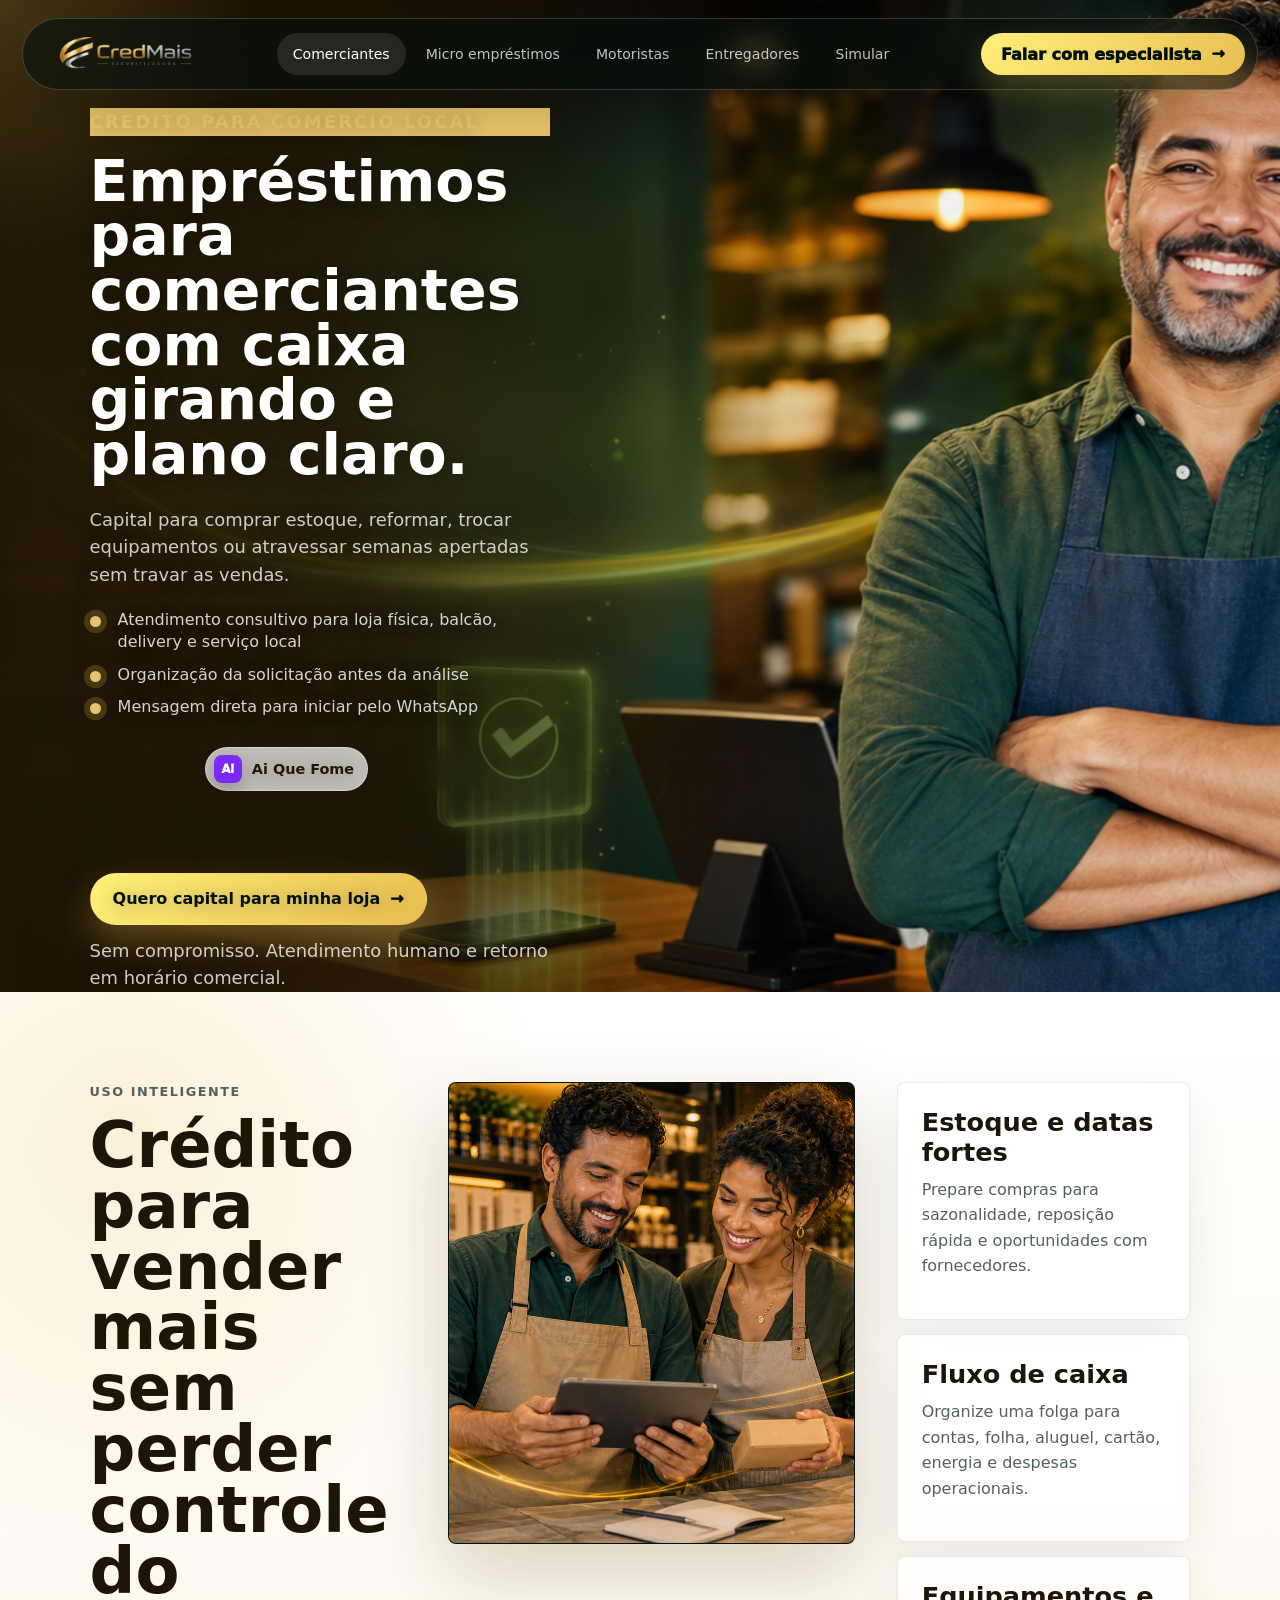
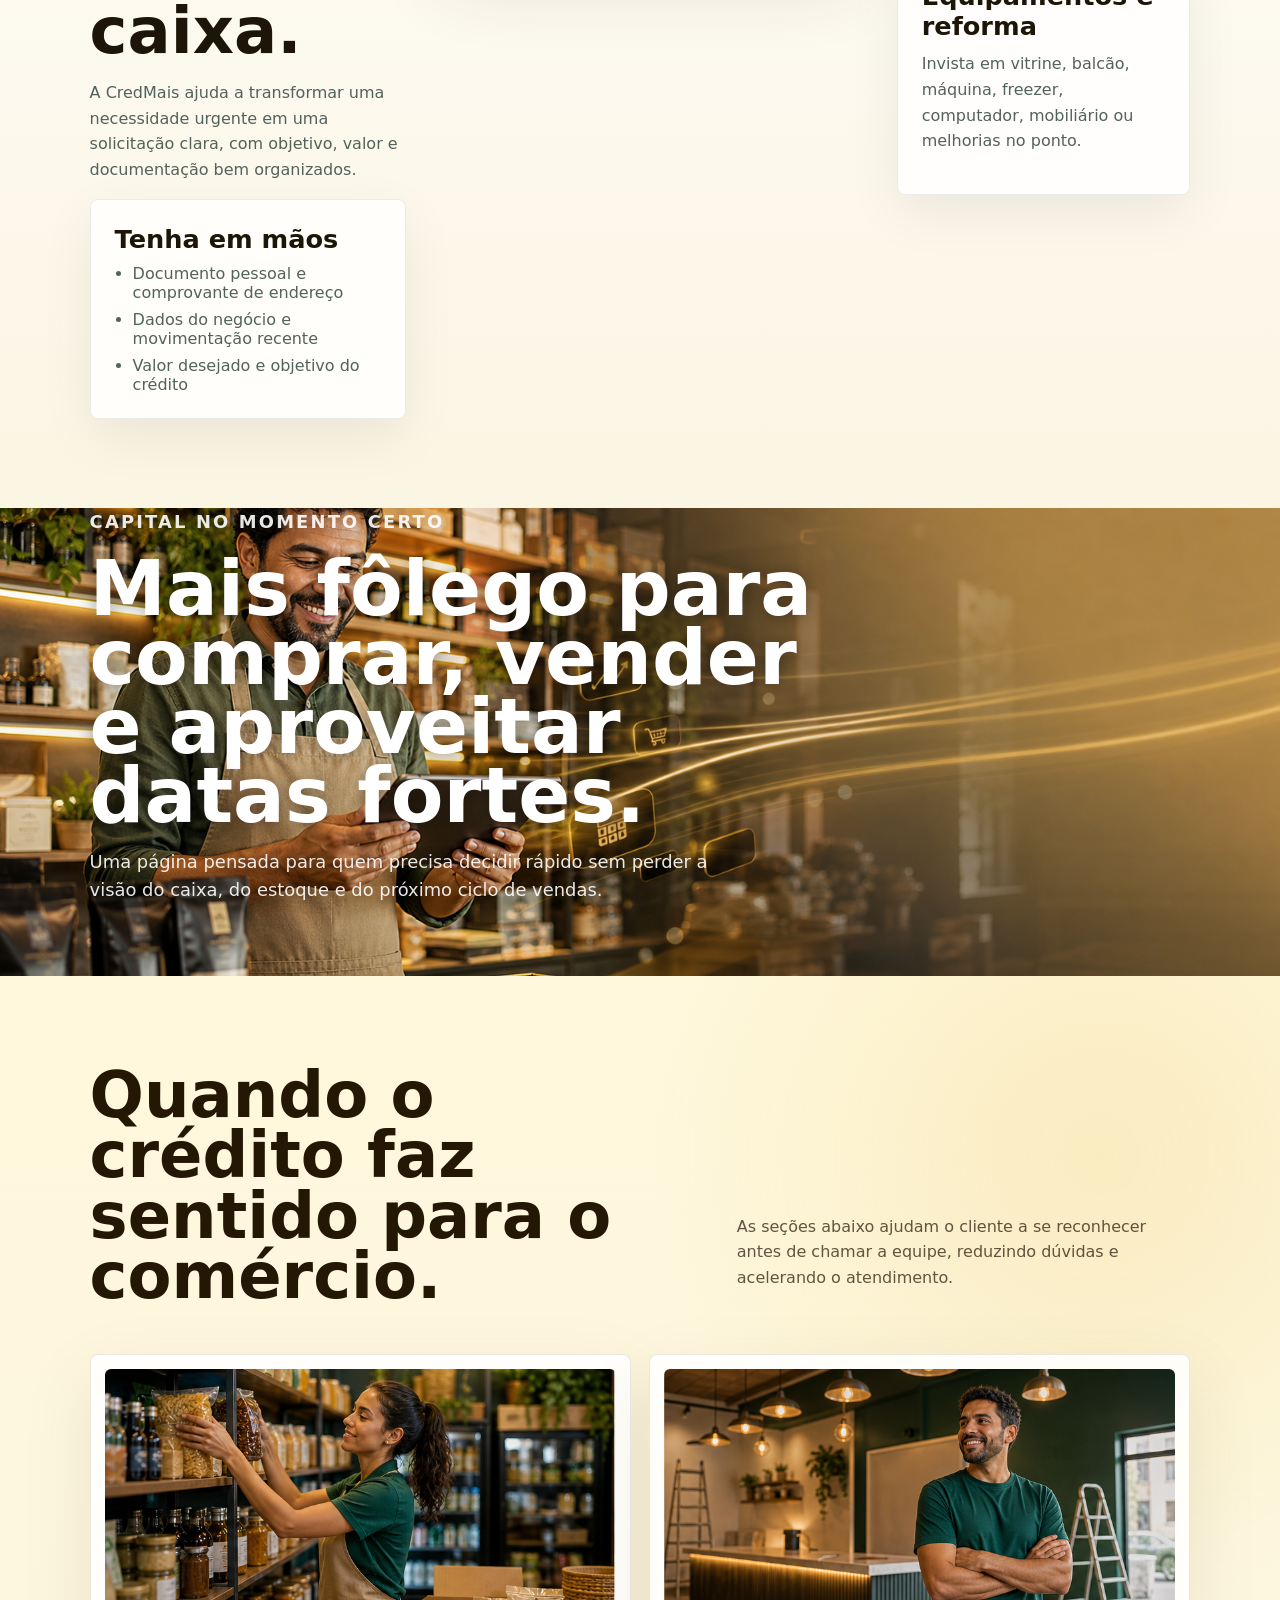
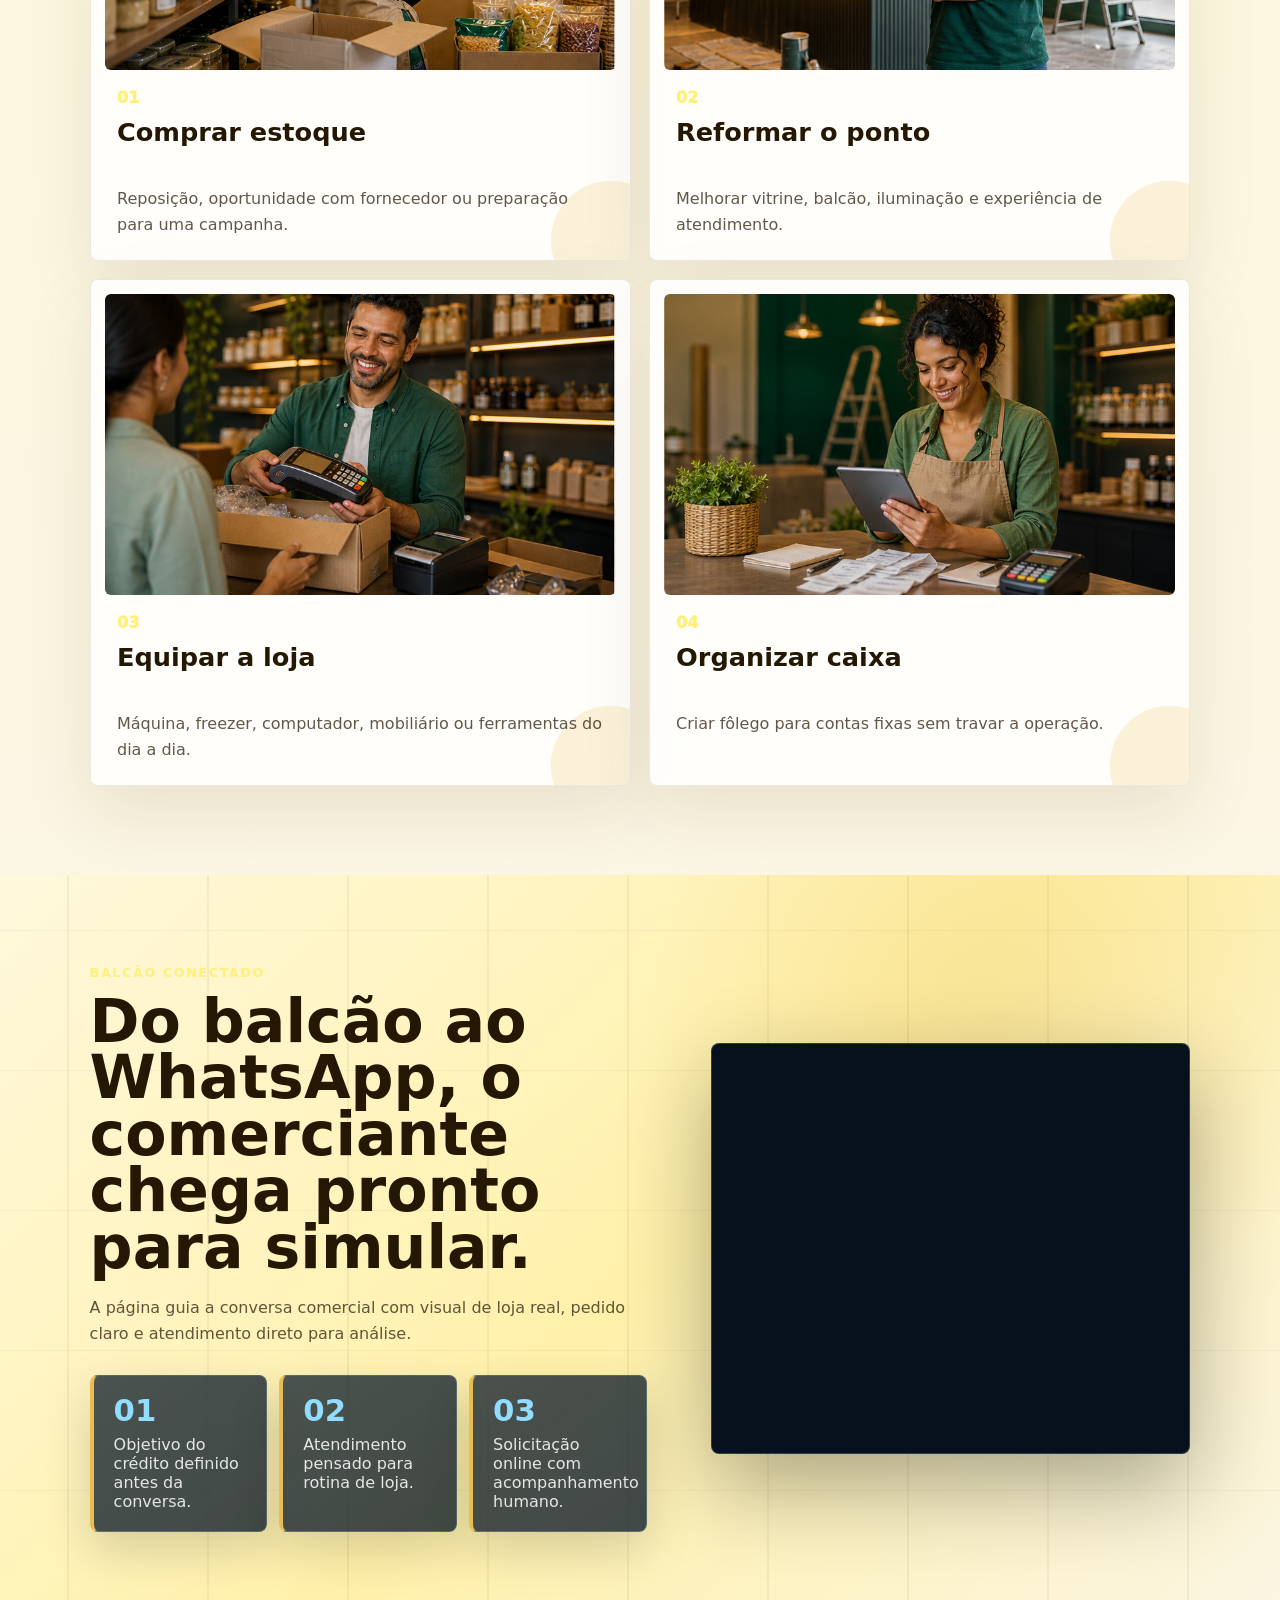
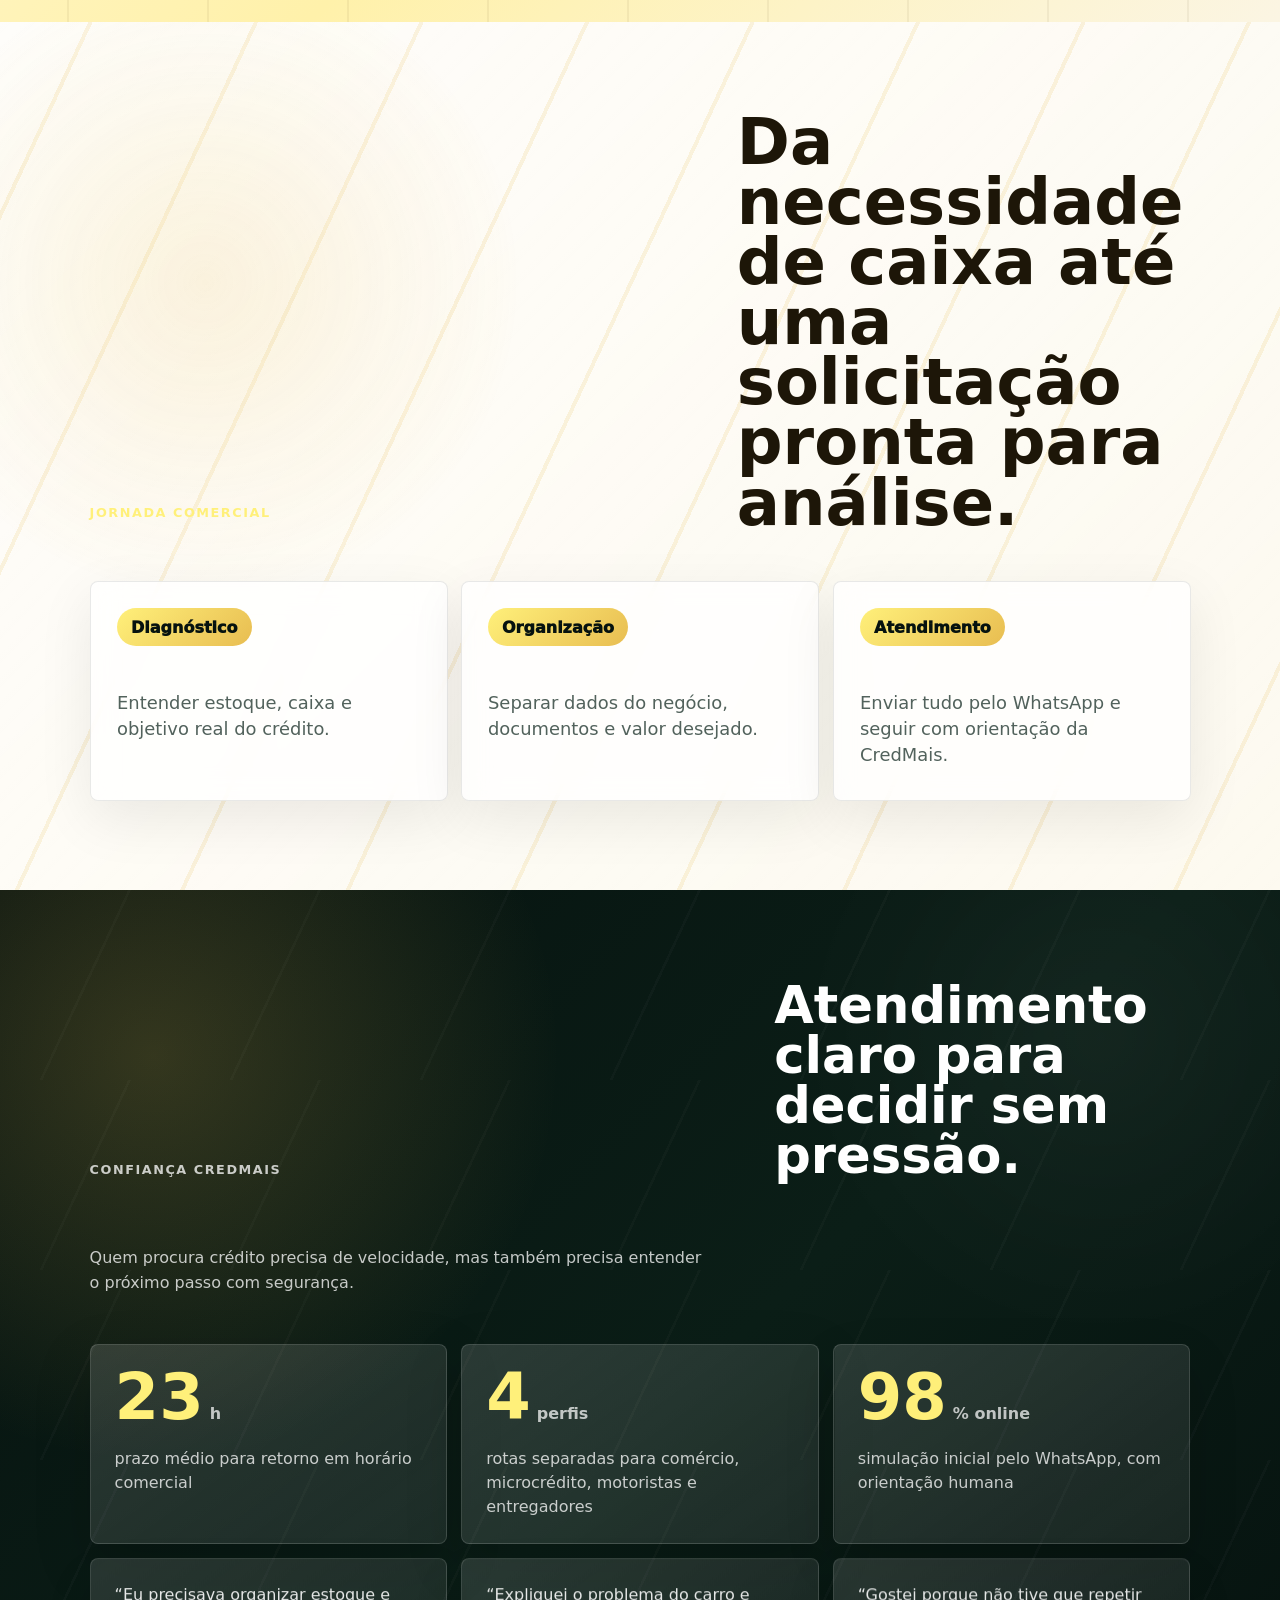
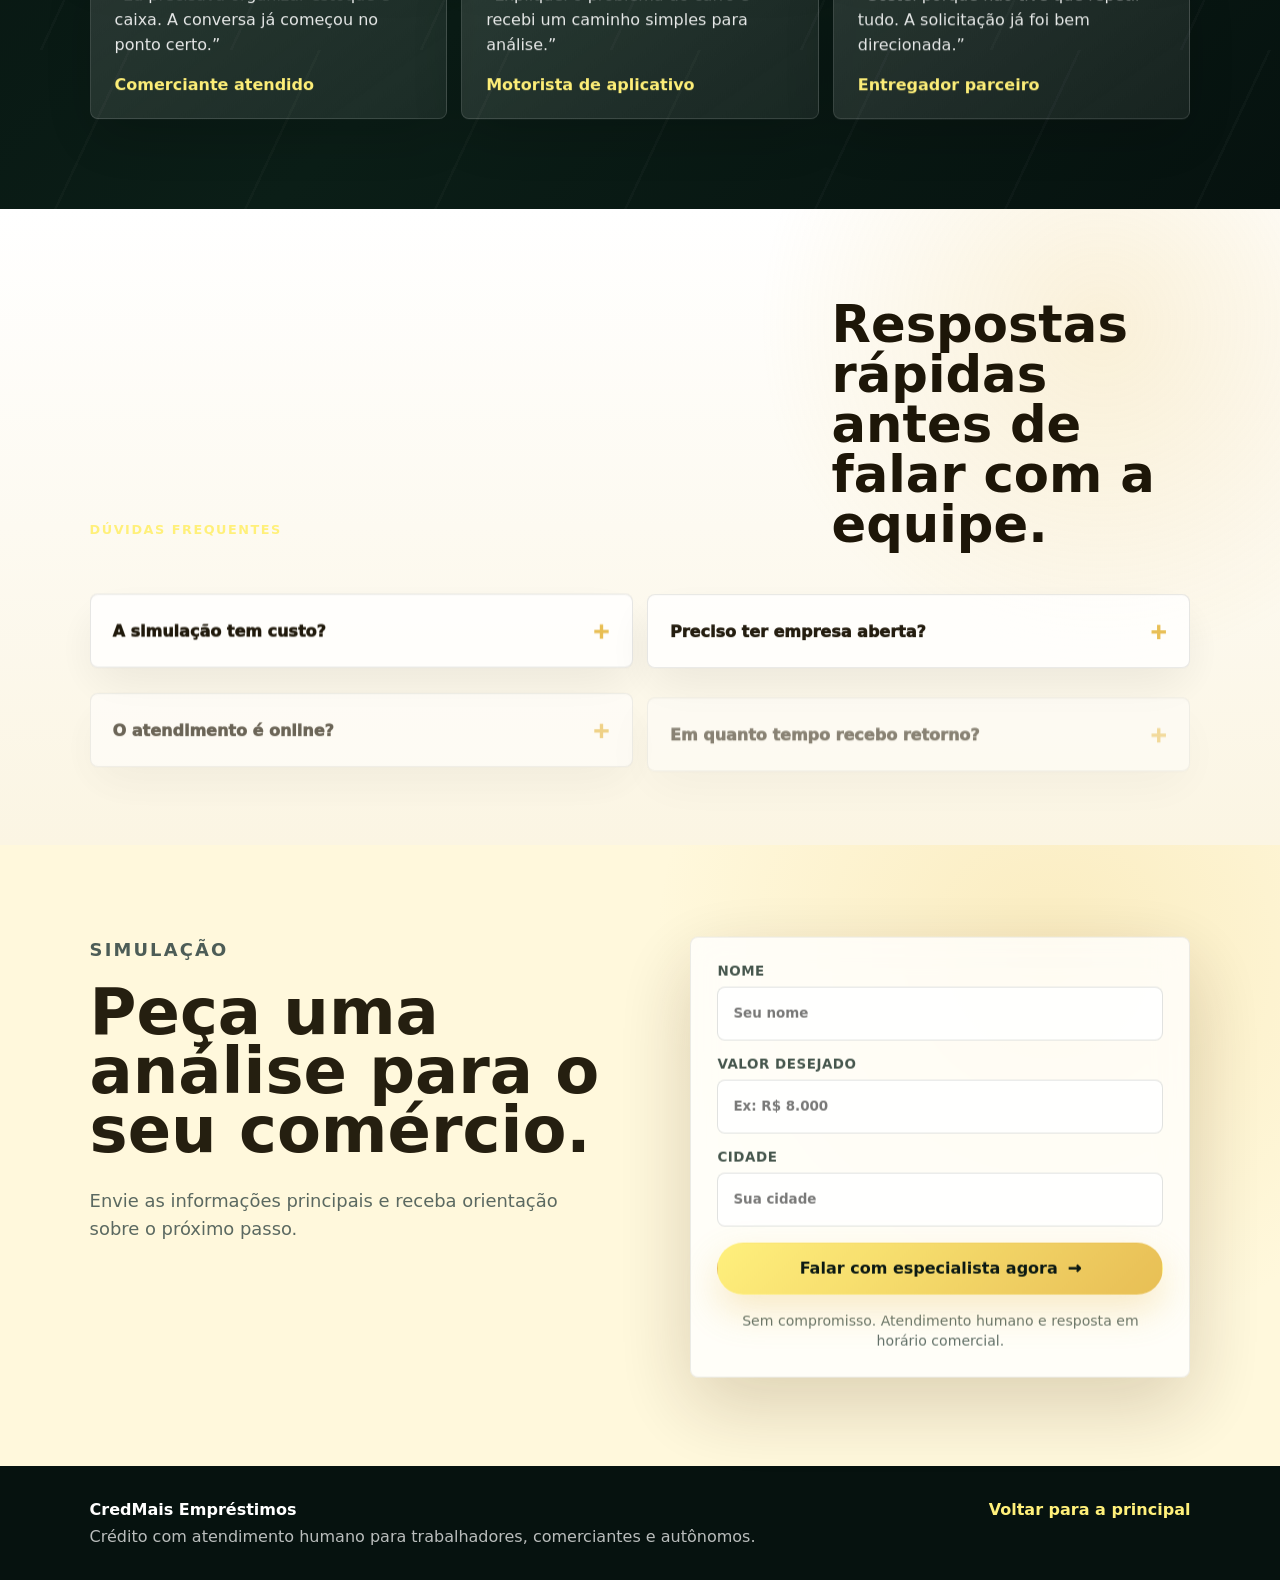
==== commit 4ef9ae41: "Add app logo badges" ====
--- a/comerciantes.html
+++ b/comerciantes.html
@@ -9,7 +9,7 @@
     />
     <title>Comerciantes | CredMais Empréstimos</title>
     <link rel="preload" as="image" href="assets/images/hero-comerciantes.png" />
-    <link rel="stylesheet" href="styles.css?v=20260709-15" />
+    <link rel="stylesheet" href="styles.css?v=20260709-16" />
   </head>
   <body class="theme-comerciantes" data-motion="commerce">
     <div class="cursor-light" aria-hidden="true"></div>
@@ -51,6 +51,13 @@
             <li>Organização da solicitação antes da análise</li>
             <li>Mensagem direta para iniciar pelo WhatsApp</li>
           </ul>
+          <div class="delivery-app-strip commerce-app-strip" aria-label="Apps de venda e delivery para comerciantes">
+            <span class="delivery-app-badge app-ifood"><i>iF</i> iFood</span>
+            <span class="delivery-app-badge app-aiqfome"><i>Ai</i> Ai Que Fome</span>
+            <span class="delivery-app-badge app-rappi"><i>Rp</i> Rappi</span>
+            <span class="delivery-app-badge app-food99"><i>99</i> 99Food</span>
+            <span class="delivery-app-badge app-whatsapp"><i>W</i> WhatsApp</span>
+          </div>
           <a class="btn btn-primary" href="#simular">Quero capital para minha loja</a>
           <p class="cta-note">Sem compromisso. Atendimento humano e retorno em horário comercial.</p>
         </div>
@@ -290,7 +297,7 @@
 
     <script src="assets/vendor/gsap.min.js"></script>
     <script src="assets/vendor/ScrollTrigger.min.js"></script>
-    <script src="main.js?v=20260709-15"></script>
+    <script src="main.js?v=20260709-16"></script>
   </body>
 </html>
 
--- a/styles.css
+++ b/styles.css
@@ -1182,8 +1182,13 @@
   display: flex;
   flex-wrap: wrap;
   gap: 10px;
-  max-width: 540px;
+  max-width: 660px;
   margin: 22px 0 28px;
+}
+
+.driver-app-strip,
+.commerce-app-strip {
+  max-width: 720px;
 }
 
 .theme-entregadores .delivery-app-strip {
@@ -1217,8 +1222,10 @@
 }
 
 .delivery-app-badge i {
-  width: 28px;
+  width: auto;
+  min-width: 28px;
   height: 28px;
+  padding: 0 7px;
   border-radius: 8px;
   font-size: 0.72rem;
   box-shadow: 0 8px 20px rgba(0, 0, 0, 0.22);
@@ -1240,6 +1247,42 @@
 .app-food99 i {
   color: #06120f;
   background: #ffe000;
+}
+
+.app-99 i {
+  color: #fff;
+  background: linear-gradient(135deg, #ff6a00, #ffd200);
+}
+
+.app-indrive i {
+  color: #101a11;
+  background: #a7ff3d;
+}
+
+.app-blabla i {
+  color: #fff;
+  background: #00aff5;
+}
+
+.app-aiqfome i {
+  color: #fff;
+  background: #7f2cff;
+}
+
+.app-whatsapp i {
+  color: #fff;
+  background: #25d366;
+}
+
+.theme-motoristas .driver-app-strip .delivery-app-badge {
+  border-color: rgba(168, 231, 255, 0.26);
+  background: rgba(7, 17, 29, 0.52);
+}
+
+.theme-comerciantes .commerce-app-strip .delivery-app-badge {
+  color: #241805;
+  border-color: rgba(255, 255, 255, 0.34);
+  background: rgba(255, 255, 255, 0.72);
 }
 
 [data-theme="gold"] .eyebrow,
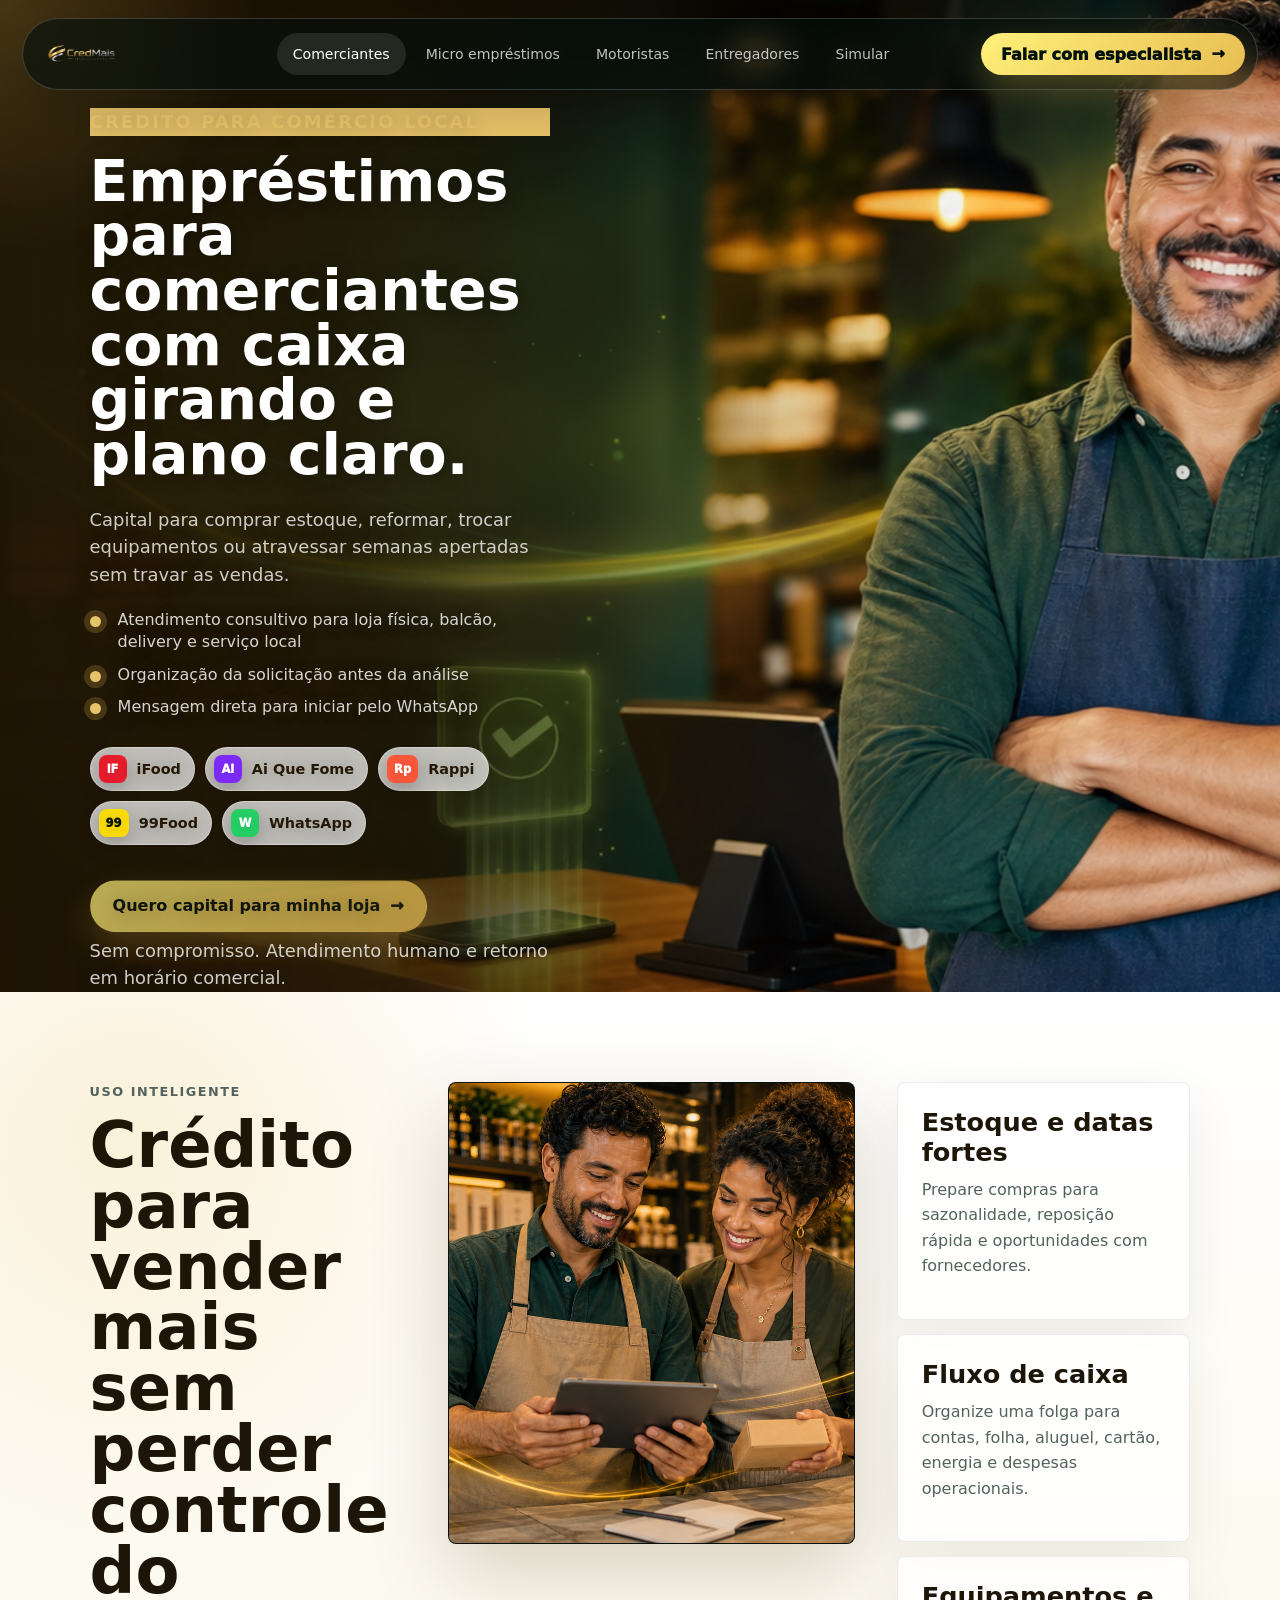
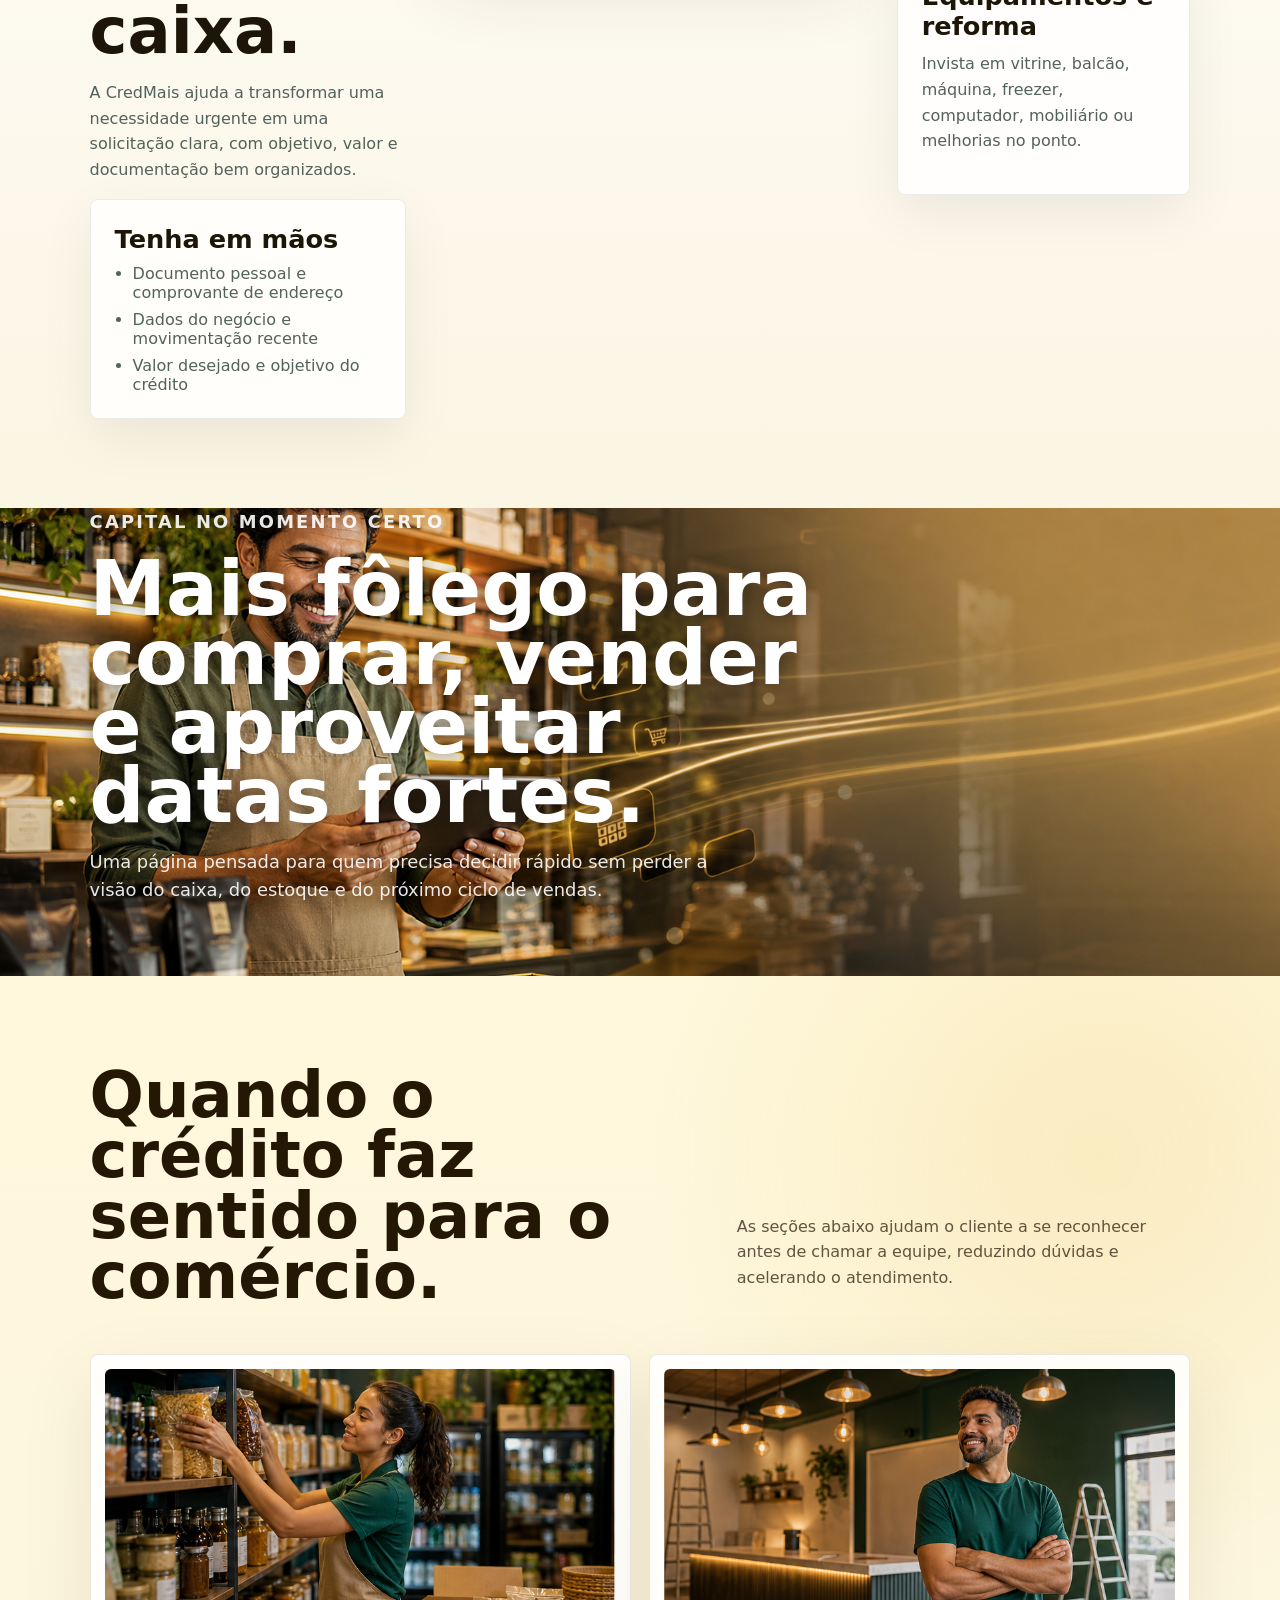
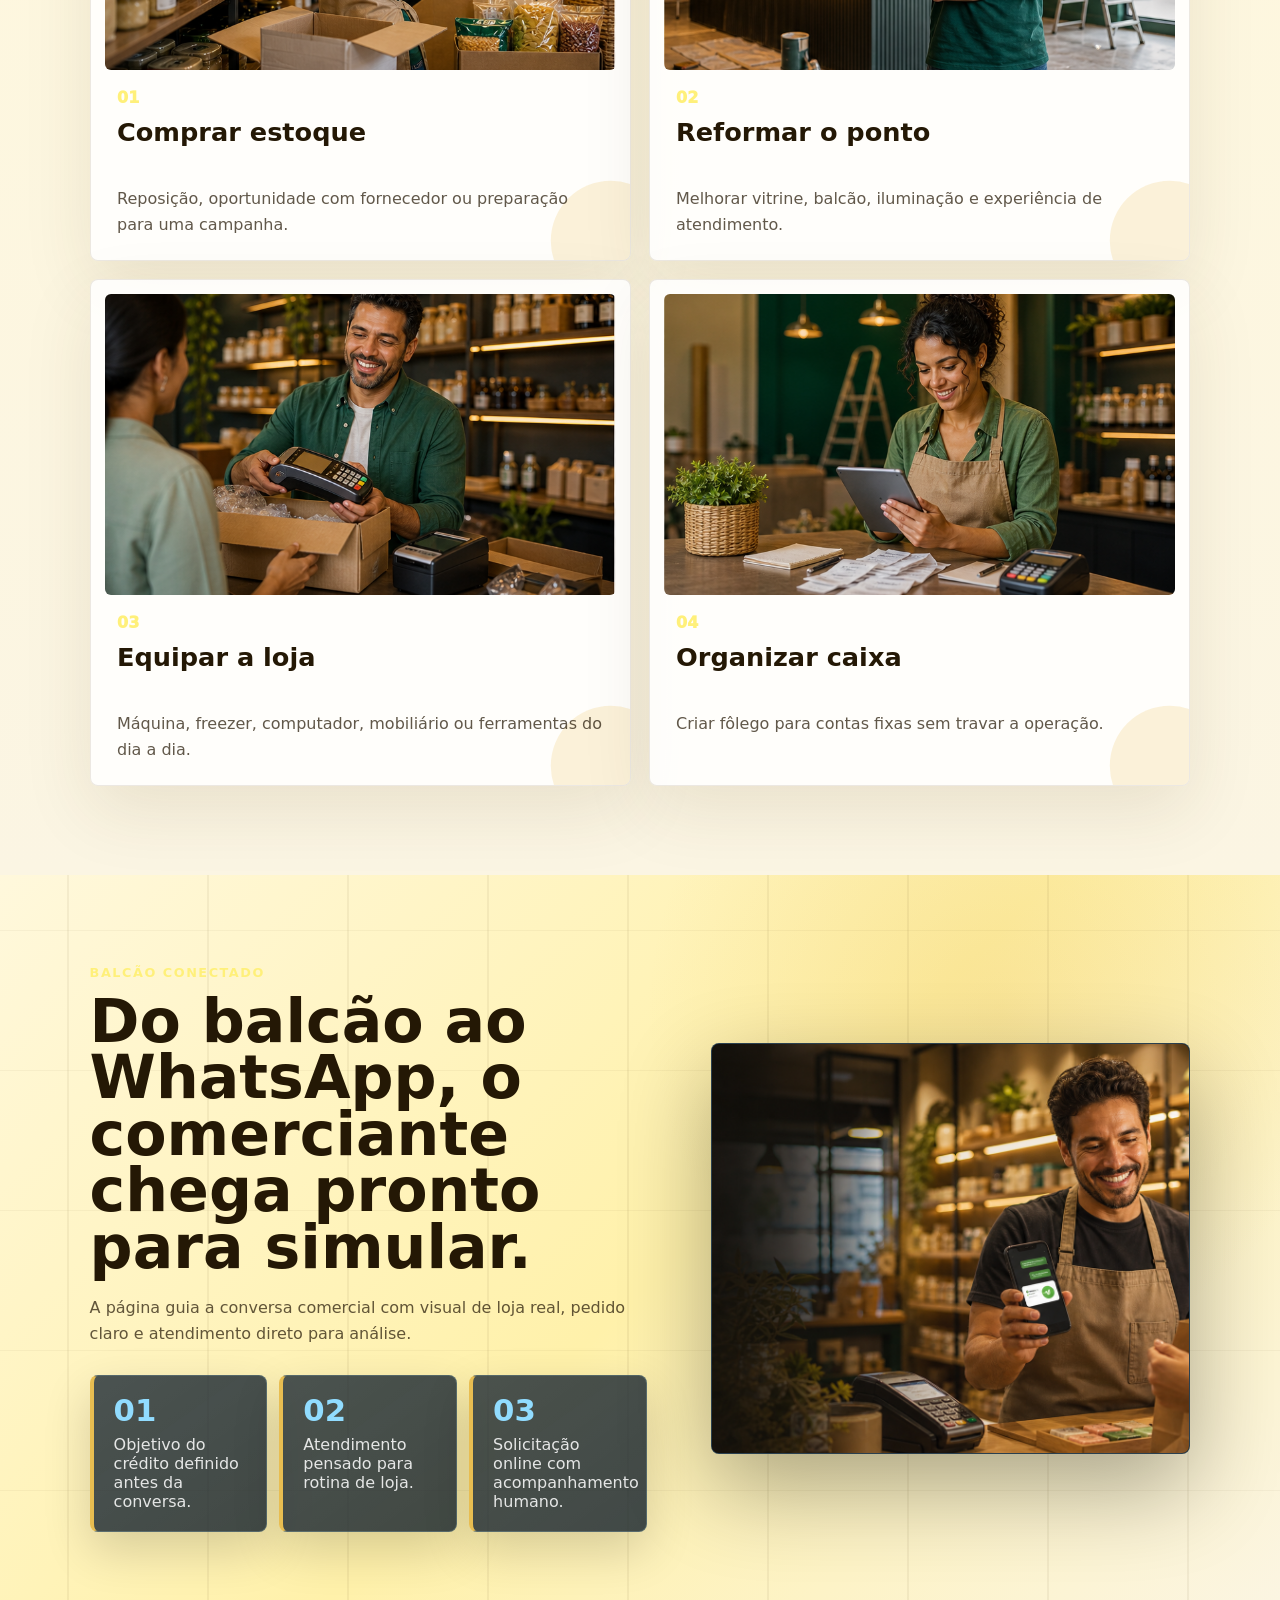
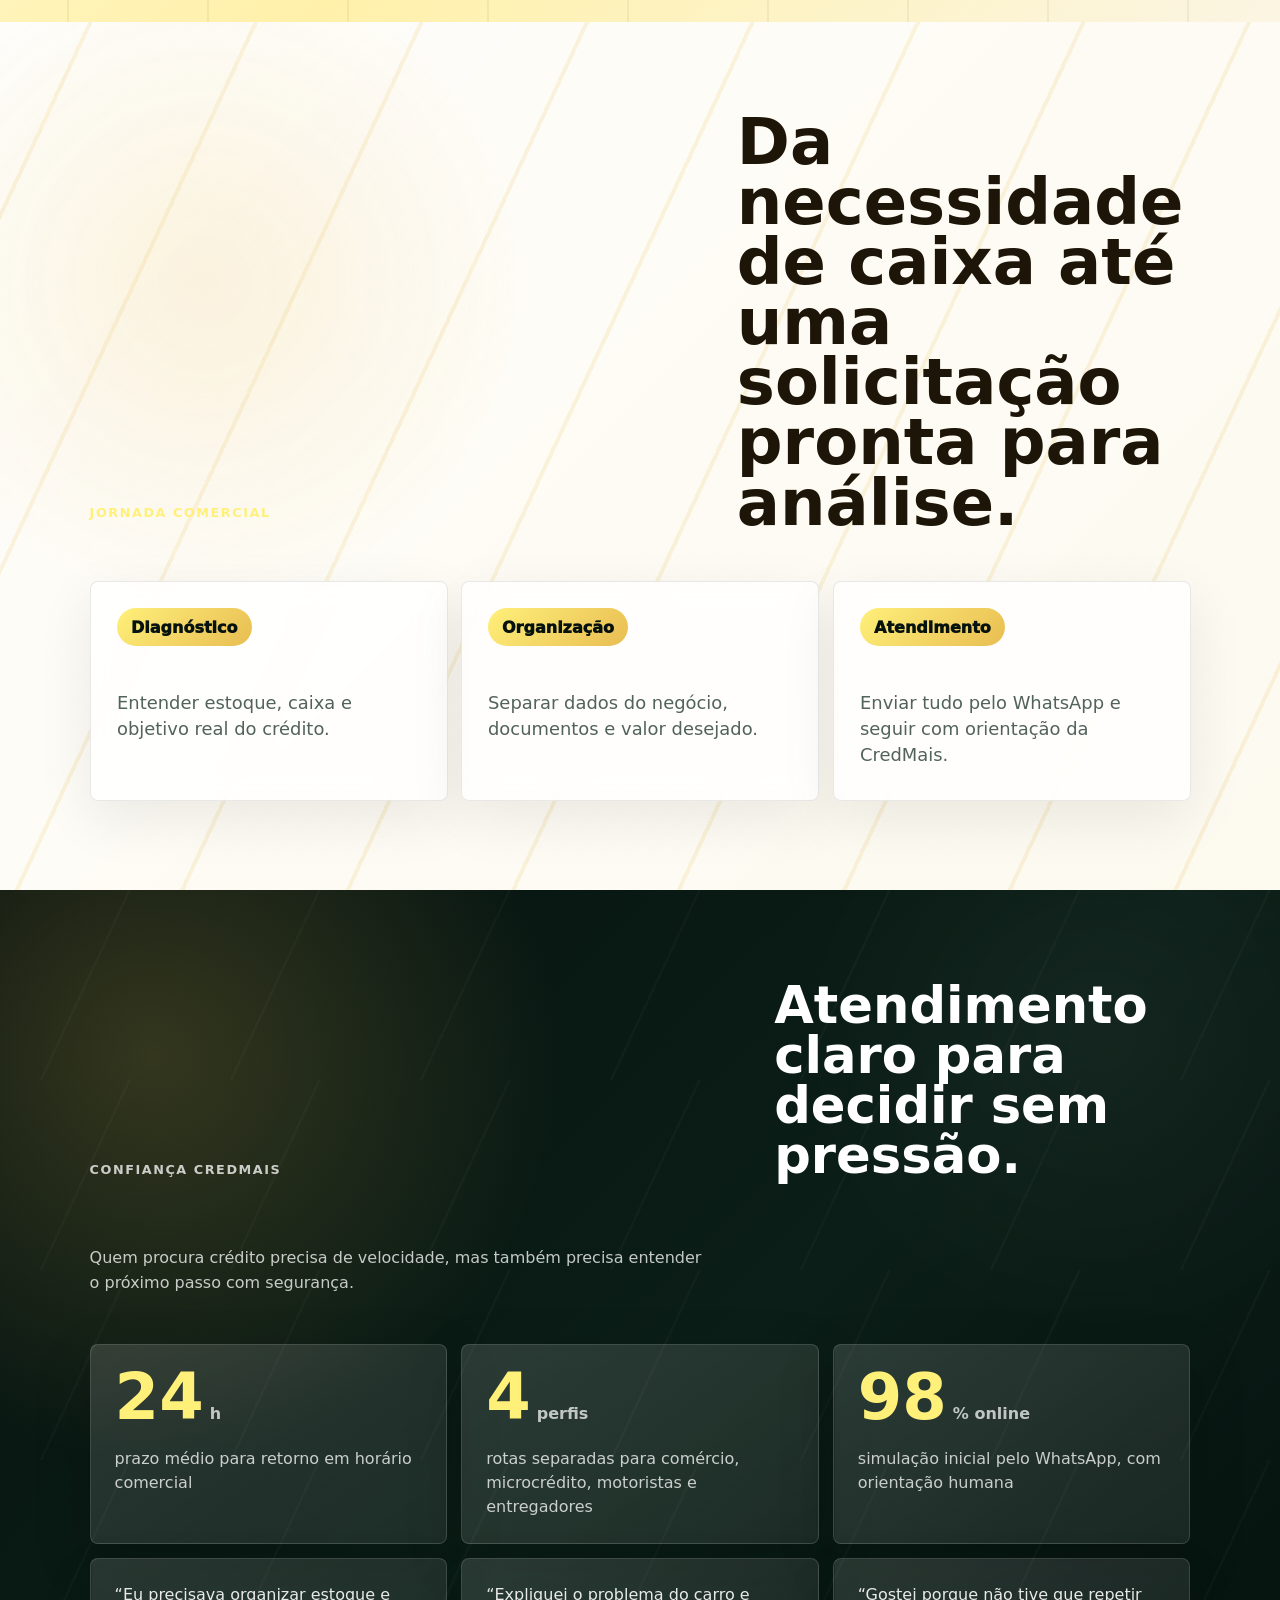
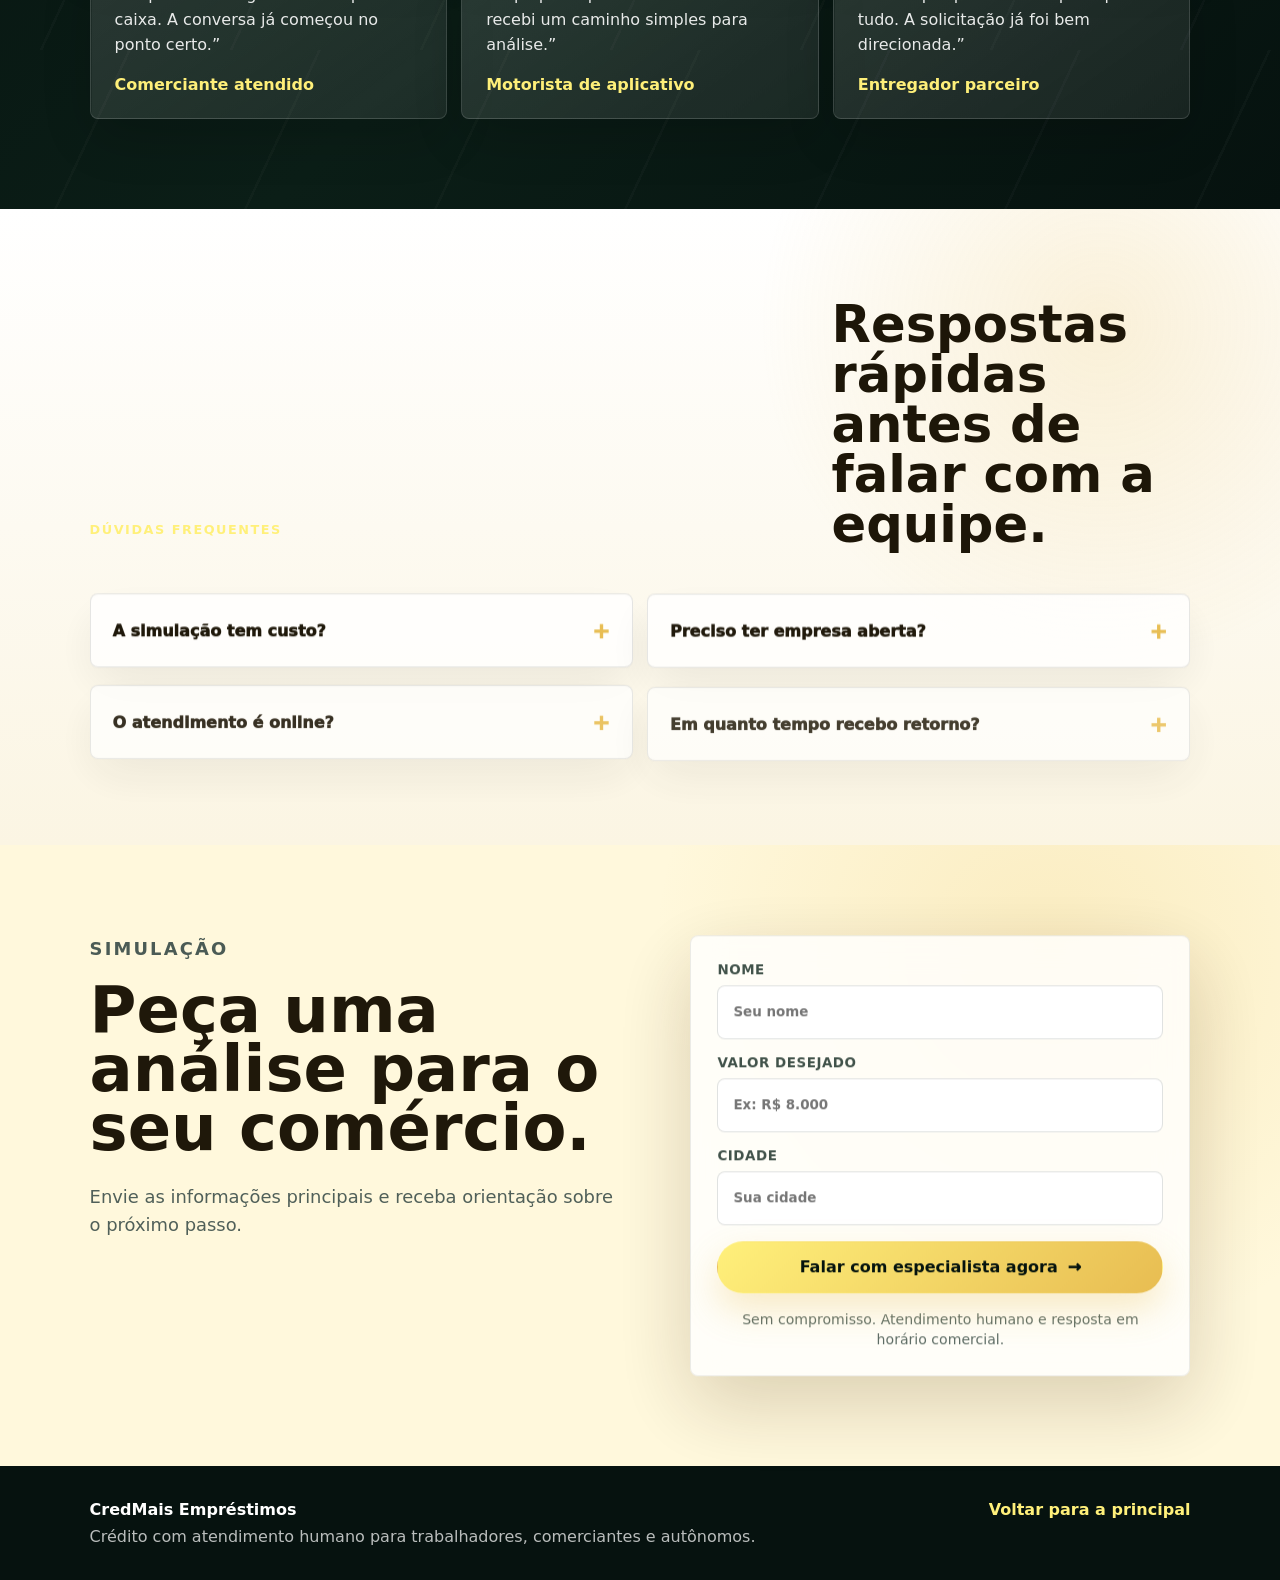
==== commit a3a0879e: "Improve responsive design polish" ====
--- a/comerciantes.html
+++ b/comerciantes.html
@@ -9,7 +9,7 @@
     />
     <title>Comerciantes | CredMais Empréstimos</title>
     <link rel="preload" as="image" href="assets/images/hero-comerciantes.png" />
-    <link rel="stylesheet" href="styles.css?v=20260709-16" />
+    <link rel="stylesheet" href="styles.css?v=20260709-17" />
   </head>
   <body class="theme-comerciantes" data-motion="commerce">
     <div class="cursor-light" aria-hidden="true"></div>
@@ -297,7 +297,7 @@
 
     <script src="assets/vendor/gsap.min.js"></script>
     <script src="assets/vendor/ScrollTrigger.min.js"></script>
-    <script src="main.js?v=20260709-16"></script>
+    <script src="main.js?v=20260709-17"></script>
   </body>
 </html>
 
--- a/styles.css
+++ b/styles.css
@@ -87,6 +87,8 @@
   font-family:
     Inter, ui-sans-serif, system-ui, -apple-system, BlinkMacSystemFont, "Segoe UI", sans-serif;
   overflow-x: hidden;
+  text-rendering: optimizeLegibility;
+  -webkit-font-smoothing: antialiased;
 }
 
 a {
@@ -97,6 +99,15 @@
 img {
   display: block;
   max-width: 100%;
+}
+
+h1,
+h2,
+h3,
+p,
+li,
+summary {
+  overflow-wrap: anywhere;
 }
 
 button,
@@ -147,18 +158,18 @@
   display: inline-flex;
   align-items: center;
   gap: 10px;
-  min-width: 164px;
+  min-width: clamp(138px, 13vw, 164px);
   overflow: hidden;
   border-radius: 999px;
 }
 
 .brand-logo {
   display: block;
-  width: 164px;
+  width: clamp(138px, 13vw, 164px);
   height: 50px;
-  object-fit: cover;
+  object-fit: contain;
   object-position: left center;
-  transform: scale(1.08);
+  transform: none;
   transform-origin: left center;
 }
 
@@ -441,6 +452,7 @@
 
 .theme-motoristas .audience-page {
   --hero-focus: right center;
+  --mobile-hero-focus: 72% center;
 }
 
 .theme-motoristas .audience-page > img {
@@ -450,6 +462,16 @@
 
 .theme-micro .audience-page {
   --hero-focus: 18% center;
+  --mobile-hero-focus: 58% center;
+}
+
+.theme-comerciantes .audience-page {
+  --mobile-hero-focus: 48% center;
+}
+
+.theme-entregadores .audience-page,
+.hero-home {
+  --mobile-hero-focus: 62% center;
 }
 
 .hero-content,
@@ -726,6 +748,26 @@
 
 .section-pad {
   padding: clamp(64px, 7vw, 96px) clamp(22px, 7vw, 96px);
+}
+
+.intro-grid,
+.page-links-shell,
+.track-heading,
+.track,
+.service-detail-grid,
+.scenario-head,
+.scenario-grid,
+.motion-banner-inner,
+.journey-copy,
+.journey-steps,
+.journey-delivery-grid,
+.trust-head,
+.trust-grid,
+.testimonial-grid,
+.faq-head,
+.faq-list {
+  width: min(1280px, 100%);
+  margin-inline: auto;
 }
 
 .intro-panel {
@@ -1978,7 +2020,8 @@
 
 .stat-strip {
   display: grid;
-  grid-template-columns: repeat(3, minmax(0, 1fr));
+  grid-template-columns: repeat(3, minmax(0, 390px));
+  justify-content: center;
   gap: 14px;
   padding: clamp(18px, 4vw, 42px) clamp(22px, 7vw, 96px);
   color: var(--white);
@@ -2571,8 +2614,9 @@
 
 .lead-section {
   display: grid;
-  grid-template-columns: minmax(0, 1fr) minmax(320px, 500px);
-  gap: clamp(28px, 7vw, 90px);
+  grid-template-columns: minmax(0, 760px) minmax(320px, 500px);
+  justify-content: center;
+  gap: clamp(28px, 6vw, 78px);
   align-items: start;
   background:
     radial-gradient(circle at 82% 18%, var(--accent-soft), transparent 34%),
@@ -2649,13 +2693,36 @@
   }
 
   .scenario-card {
-    min-height: 400px;
+    min-height: 360px;
+  }
+}
+
+@media (max-width: 1180px) {
+  .site-header {
+    gap: 10px;
+    padding-right: 10px;
+  }
+
+  .site-nav a {
+    padding: 0 11px;
+    font-size: 0.84rem;
+  }
+
+  .header-cta {
+    min-width: 140px;
+    padding: 0 16px;
+  }
+
+  .service-main .audience-copy {
+    max-width: 560px;
   }
 }
 
 @media (max-width: 980px) {
   .site-header {
     grid-template-columns: auto auto;
+    inset: 12px 14px auto;
+    border-radius: 24px;
   }
 
   .menu-toggle {
@@ -2762,6 +2829,15 @@
     margin-left: 18px;
   }
 
+  .service-main .audience-page {
+    min-height: clamp(700px, 92svh, 860px);
+  }
+
+  .service-main h1 {
+    max-width: 13ch;
+    font-size: clamp(2.45rem, 7.8vw, 4.4rem);
+  }
+
   .hero-carousel-controls {
     right: 18px;
     left: 18px;
@@ -2823,8 +2899,13 @@
 }
 
 @media (max-width: 680px) {
+  .cursor-light {
+    display: none;
+  }
+
   .site-header {
     inset: 10px 10px auto;
+    padding: 8px 10px;
   }
 
   .brand small {
@@ -2832,20 +2913,21 @@
   }
 
   .brand-logo {
-    width: 134px;
-    height: 42px;
+    width: 128px;
+    height: 40px;
   }
 
   .hero,
   .audience-page {
-    min-height: 820px;
+    min-height: clamp(690px, 92svh, 820px);
+    align-items: flex-end;
   }
 
   .hero > img,
   .audience-page > img,
   .hero-carousel-image {
     height: 100%;
-    object-position: 62% center;
+    object-position: var(--mobile-hero-focus, 62% center);
   }
 
   .theme-entregadores .hero-carousel-image {
@@ -2902,17 +2984,21 @@
   }
 
   .hero-content {
-    padding-top: 120px;
+    padding-top: clamp(102px, 26vw, 126px);
+    padding-bottom: 34px;
   }
 
   .service-main .audience-copy {
     width: min(620px, calc(100% - 36px));
     max-width: 620px;
+    padding-top: clamp(104px, 25vw, 128px);
+    padding-bottom: 34px;
   }
 
   .service-main h1 {
-    max-width: 10.5ch;
-    font-size: clamp(2.45rem, 12vw, 4rem);
+    max-width: 12.5ch;
+    font-size: clamp(2.15rem, 10.5vw, 3.35rem);
+    line-height: 1;
   }
 
   h1,
@@ -2920,13 +3006,30 @@
   .lead-copy h2,
   .intro-grid h2,
   .track-heading h2 {
-    max-width: 10ch;
+    max-width: 12.5ch;
+  }
+
+  h1 {
+    font-size: clamp(2.35rem, 11vw, 3.55rem);
+    line-height: 0.98;
+  }
+
+  .hero-copy,
+  .audience-copy p {
+    font-size: 1rem;
+    line-height: 1.55;
   }
 
   .hero-meter {
+    position: relative;
+    right: auto;
+    bottom: auto;
+    left: auto;
     display: grid;
     grid-template-columns: repeat(3, 1fr);
     gap: 6px;
+    width: calc(100% - 36px);
+    margin: 0 18px 28px;
   }
 
   .hero-meter span {
@@ -2974,13 +3077,17 @@
   }
 
   .audience-copy > .btn {
-    width: auto;
+    width: 100%;
     max-width: 100%;
   }
 
   .hero-carousel-controls {
-    bottom: 14px;
+    position: relative;
+    right: auto;
+    bottom: auto;
+    left: auto;
     gap: 6px;
+    margin: 0 18px 18px;
   }
 
   .hero-carousel-controls button {
@@ -2990,8 +3097,7 @@
   }
 
   .section-pad {
-    padding-right: 18px;
-    padding-left: 18px;
+    padding: clamp(54px, 14vw, 72px) 18px;
   }
 
   .track-sticky {
@@ -3045,6 +3151,21 @@
     min-height: 460px;
   }
 
+  .rich-banner-content {
+    width: calc(100% - 36px);
+    margin-right: 18px;
+    margin-left: 18px;
+  }
+
+  .rich-banner-content h2,
+  .scenario-head h2,
+  .trust-head h2,
+  .faq-head h2,
+  .page-links-copy h2 {
+    font-size: clamp(2rem, 9.5vw, 3.25rem);
+    line-height: 1;
+  }
+
   .stat-strip span {
     min-height: 132px;
   }
@@ -3058,6 +3179,86 @@
   .detail-visual,
   .detail-visual img {
     min-height: 300px;
+  }
+
+  .delivery-app-strip {
+    gap: 8px;
+    margin: 16px 0 20px;
+  }
+
+  .delivery-app-badge {
+    min-height: 36px;
+    padding: 5px 10px 5px 6px;
+    font-size: 0.78rem;
+  }
+
+  .delivery-app-badge i {
+    min-width: 26px;
+    height: 26px;
+    padding: 0 6px;
+    font-size: 0.68rem;
+  }
+}
+
+@media (max-width: 430px) {
+  .site-nav a {
+    min-height: 40px;
+  }
+
+  .hero,
+  .audience-page {
+    min-height: auto;
+  }
+
+  .hero-content,
+  .service-main .audience-copy {
+    width: calc(100% - 28px);
+    margin-right: 14px;
+    margin-left: 14px;
+  }
+
+  .service-main h1,
+  h1 {
+    max-width: 13ch;
+    font-size: clamp(2rem, 10vw, 2.85rem);
+  }
+
+  .feature-list {
+    gap: 10px;
+  }
+
+  .feature-list li {
+    padding-left: 24px;
+  }
+
+  .hero-meter {
+    grid-template-columns: 1fr;
+  }
+
+  .hero-meter span {
+    min-height: auto;
+  }
+
+  .lead-form,
+  .detail-list article,
+  .document-box,
+  .process-grid article,
+  .journey-step,
+  .trust-grid article,
+  .testimonial-grid blockquote {
+    padding: 20px;
+  }
+}
+
+@media (hover: none), (pointer: coarse) {
+  .cursor-light {
+    display: none;
+  }
+
+  .scenario-card,
+  .journey-step,
+  .detail-list article {
+    transform: none !important;
   }
 }
 
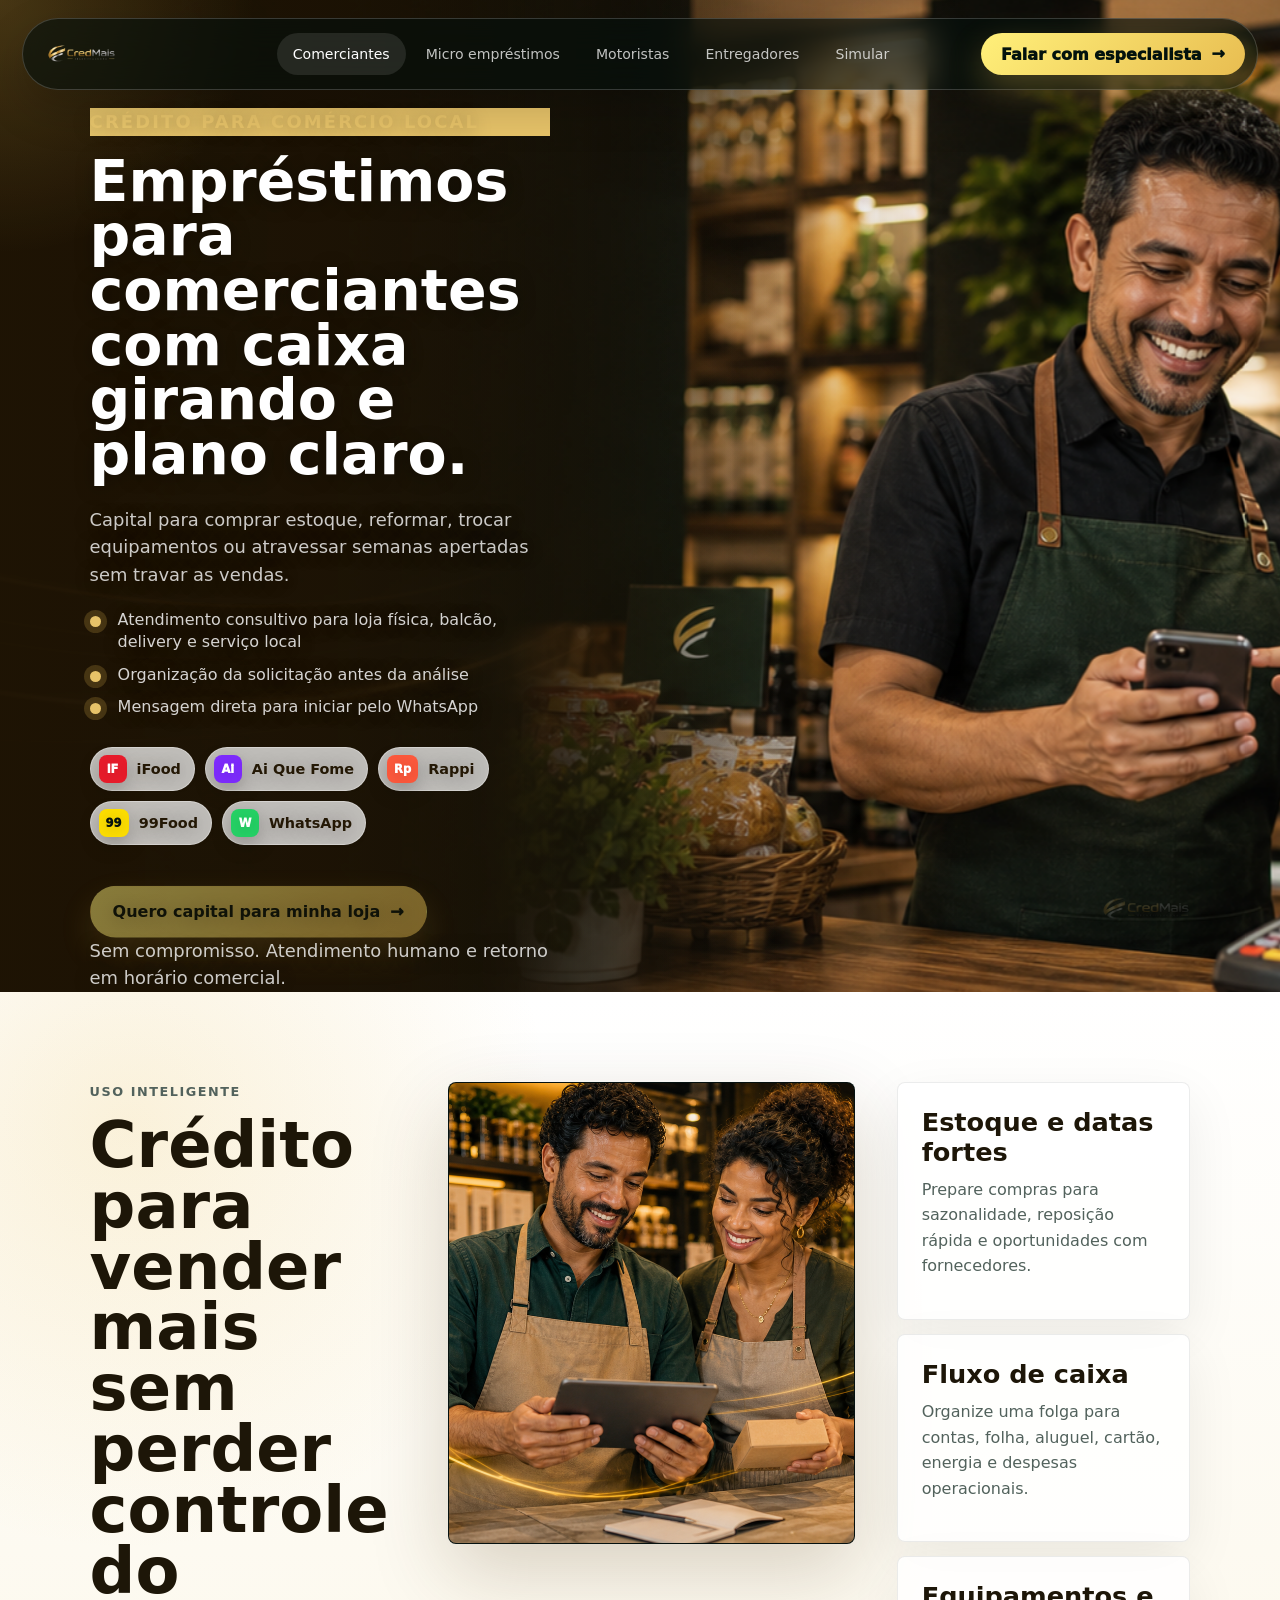
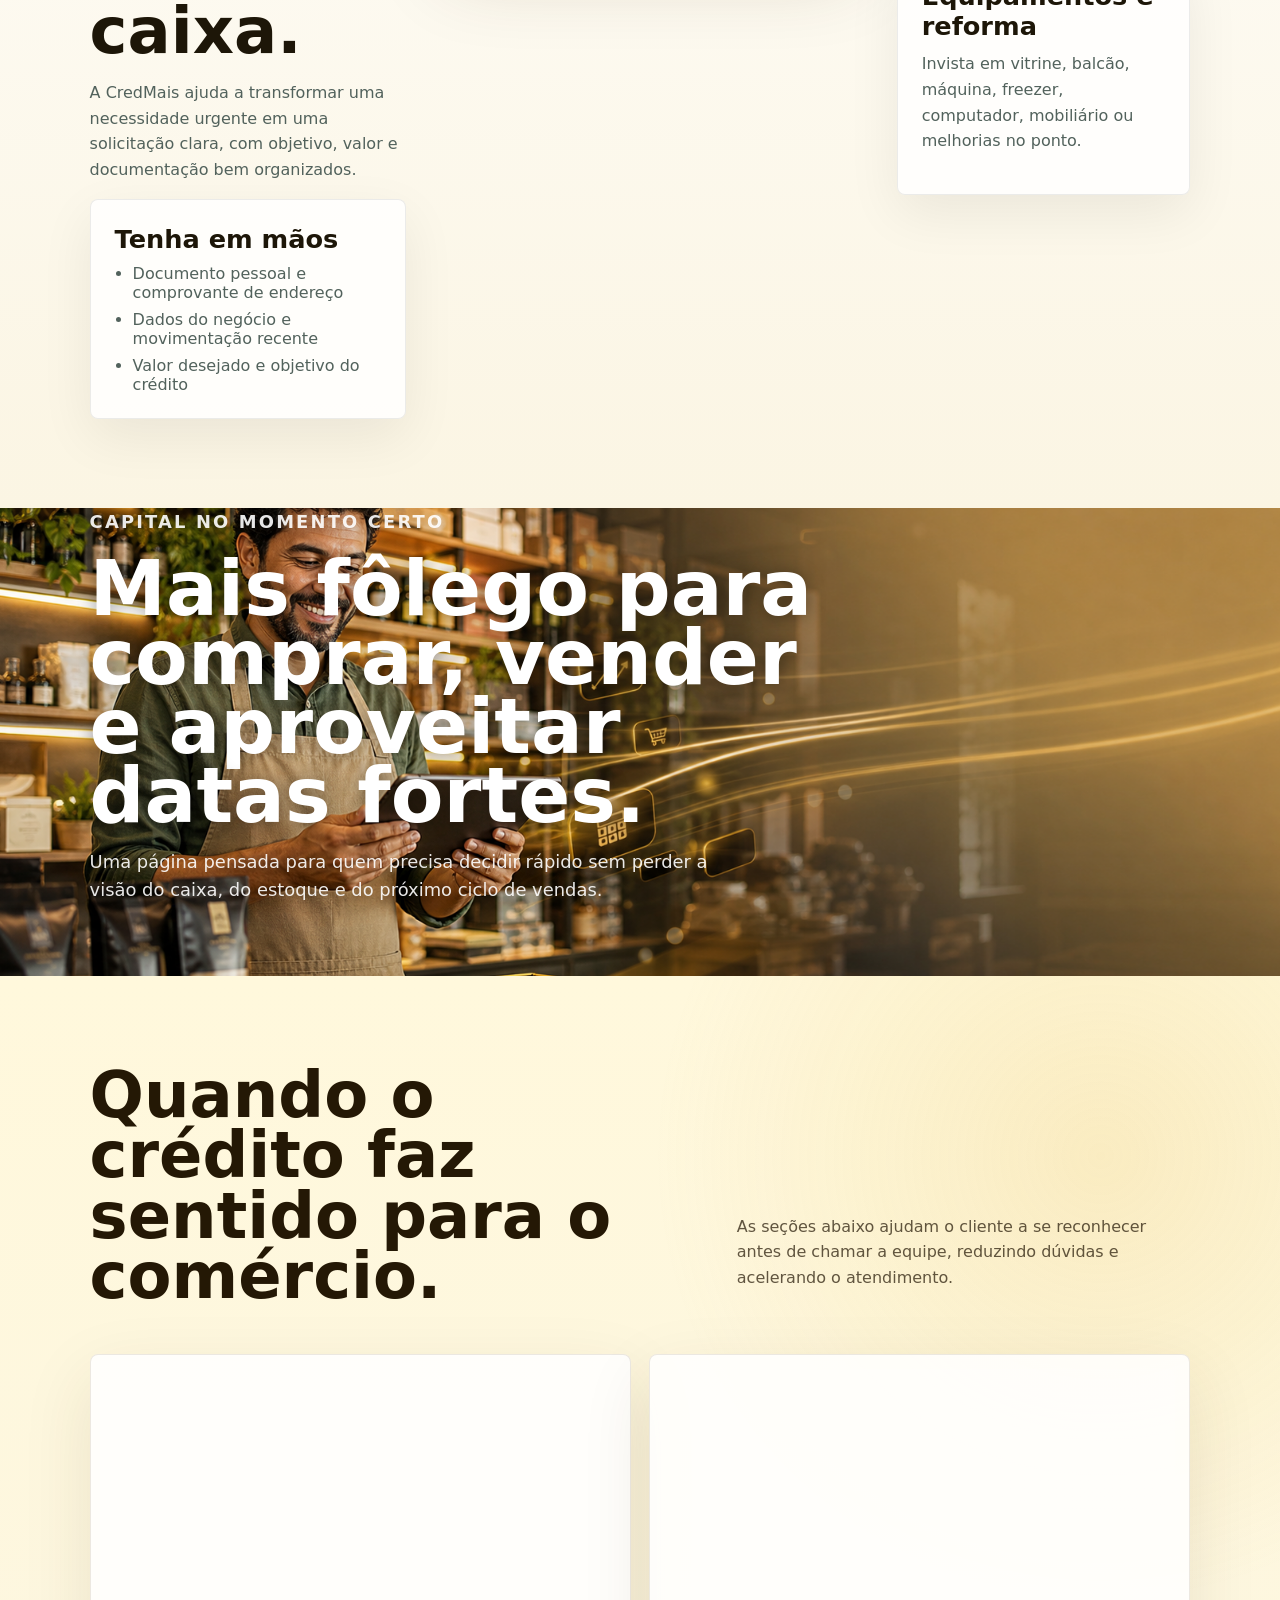
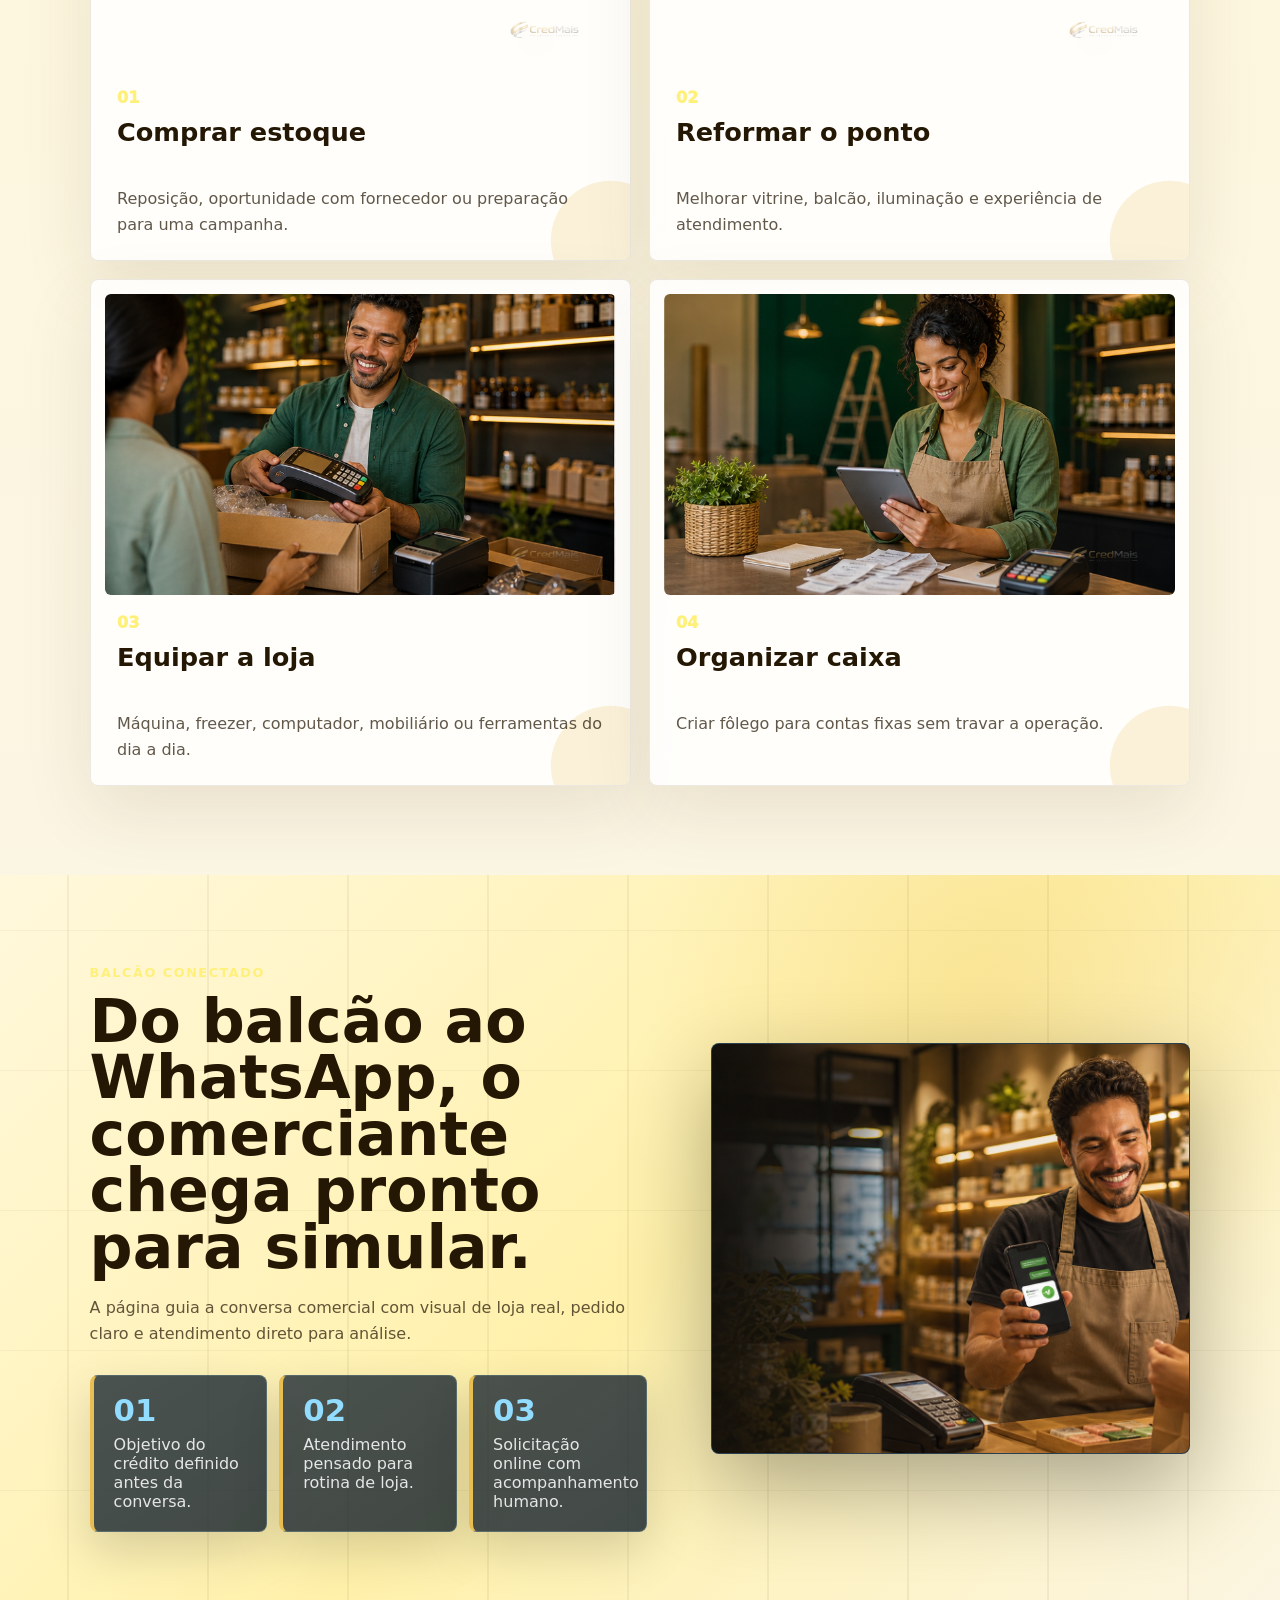
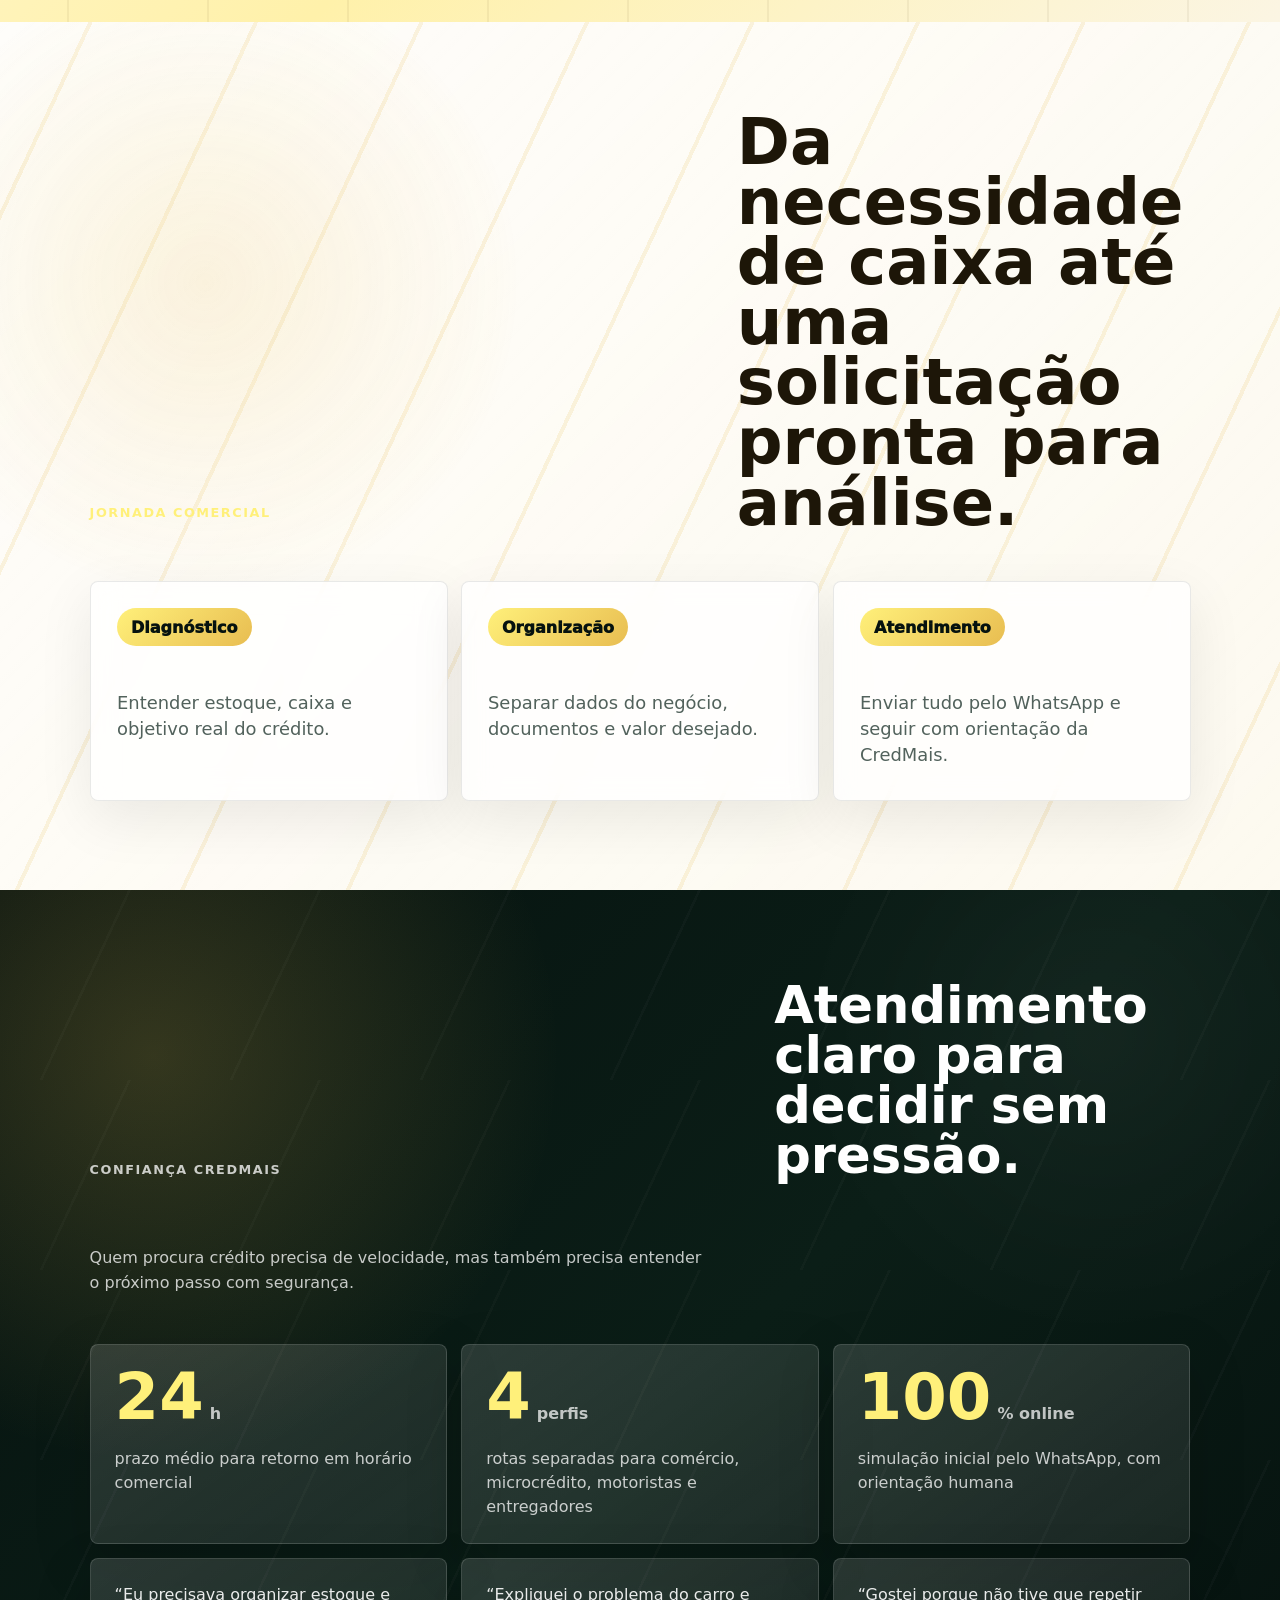
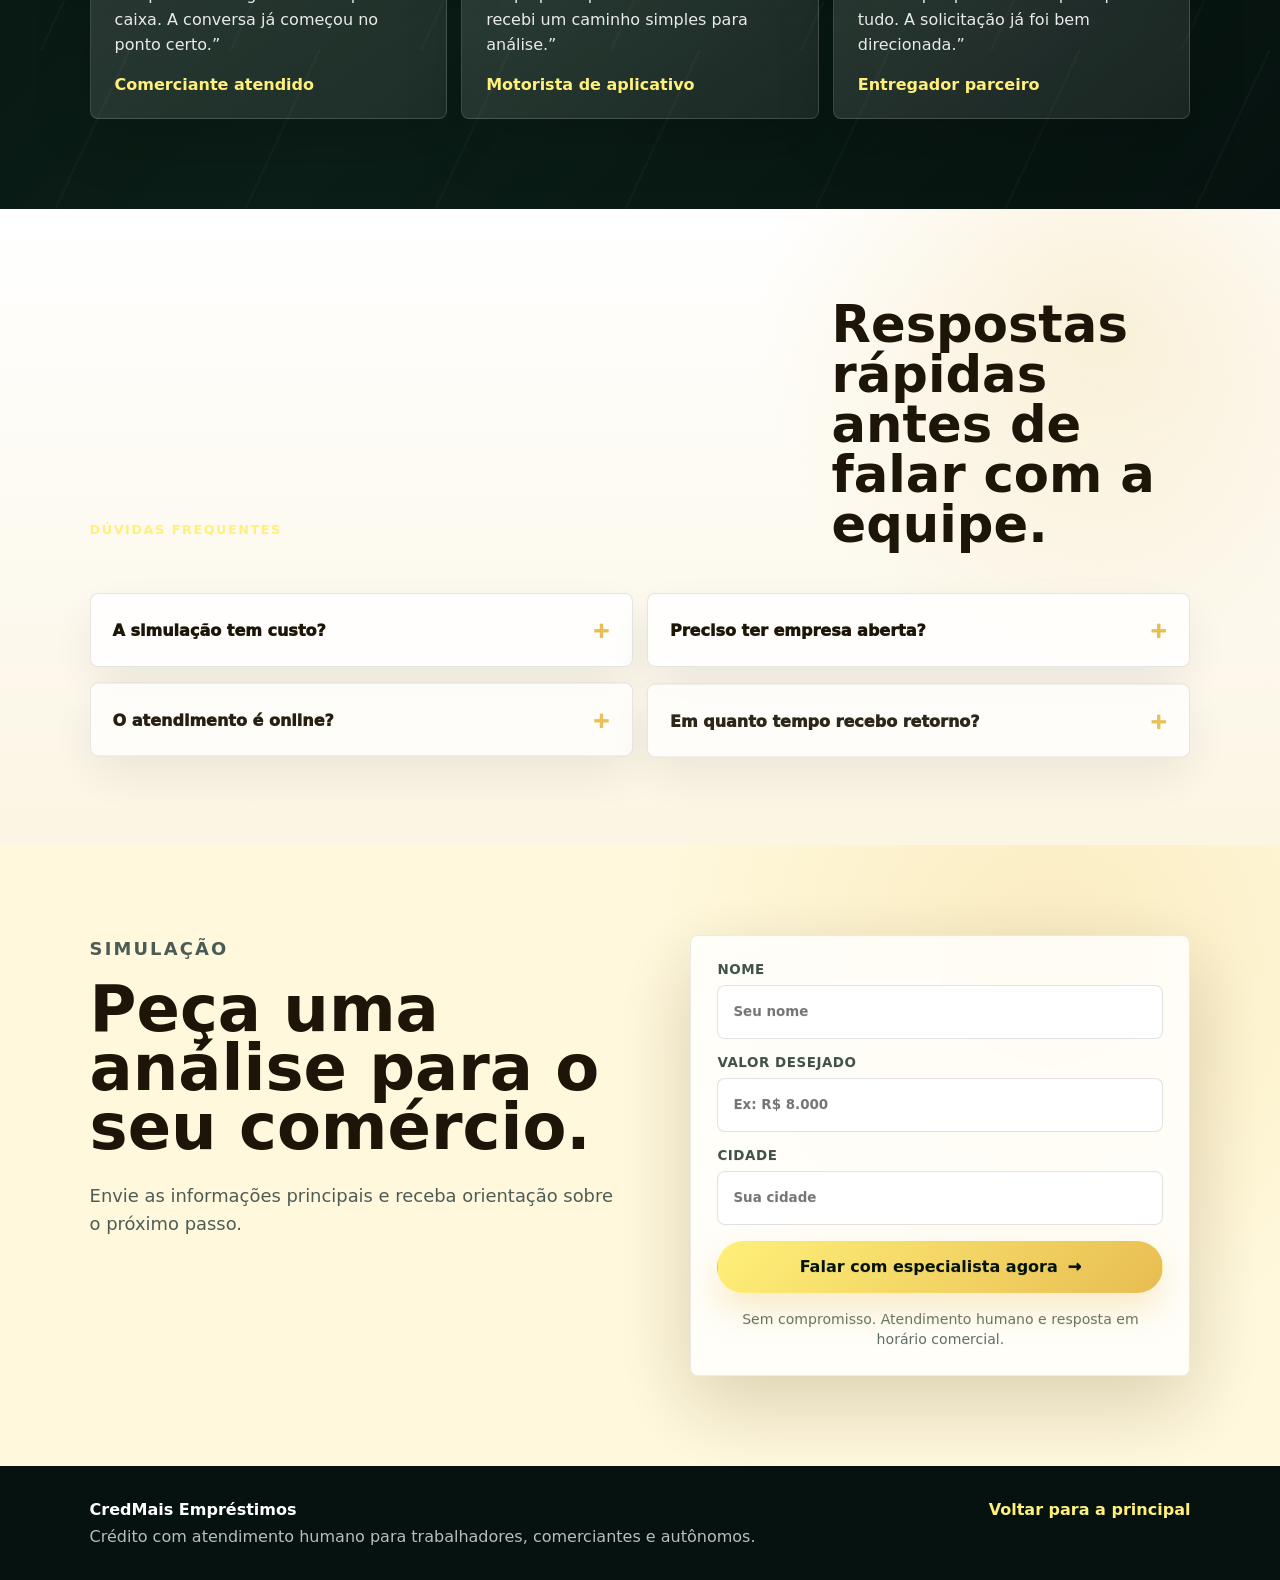
==== commit 1c8de73c: "Add branded uniform imagery" ====
--- a/comerciantes.html
+++ b/comerciantes.html
@@ -8,8 +8,8 @@
       content="Empréstimos CredMais para comerciantes: capital de giro, estoque, reforma, equipamentos e fluxo de caixa."
     />
     <title>Comerciantes | CredMais Empréstimos</title>
-    <link rel="preload" as="image" href="assets/images/hero-comerciantes.png" />
-    <link rel="stylesheet" href="styles.css?v=20260709-17" />
+    <link rel="preload" as="image" href="assets/images/hero-comerciantes-credmais-uniforme.png" />
+    <link rel="stylesheet" href="styles.css?v=20260710-1" />
   </head>
   <body class="theme-comerciantes" data-motion="commerce">
     <div class="cursor-light" aria-hidden="true"></div>
@@ -37,7 +37,7 @@
 
     <main class="service-main">
       <section id="topo" class="audience-page" data-theme="gold" data-hero>
-        <img decoding="async" src="assets/images/hero-comerciantes.png" alt="Comerciante em loja pronto para expandir o negócio" />
+        <img decoding="async" src="assets/images/hero-comerciantes-credmais-uniforme.png" alt="Consultora CredMais uniformizada orientando comerciante no balcão da loja" />
         <div class="audience-overlay"></div>
         <div class="audience-copy">
           <p class="eyebrow split">Crédito para comércio local</p>
@@ -297,7 +297,7 @@
 
     <script src="assets/vendor/gsap.min.js"></script>
     <script src="assets/vendor/ScrollTrigger.min.js"></script>
-    <script src="main.js?v=20260709-17"></script>
+    <script src="main.js?v=20260710-1"></script>
   </body>
 </html>
 
--- a/styles.css
+++ b/styles.css
@@ -944,6 +944,7 @@
   inset: 0;
   z-index: -1;
   background:
+    url("assets/images/credmais-logo.avif") right 18px top 18px / 104px auto no-repeat,
     linear-gradient(180deg, rgba(2, 13, 9, 0.12), rgba(2, 13, 9, 0.86)),
     linear-gradient(90deg, rgba(2, 13, 9, 0.62), transparent 72%);
   content: "";
@@ -1316,6 +1317,54 @@
   background: #25d366;
 }
 
+.hero-shade::after,
+.audience-overlay::after,
+.card-media::after,
+.intro-visual::after,
+.detail-visual::after,
+.rich-banner::after,
+.motion-visual::after,
+.journey-visual::after {
+  position: absolute;
+  z-index: 1;
+  pointer-events: none;
+  background: url("assets/images/credmais-logo.avif") center / contain no-repeat;
+  content: "";
+}
+
+.hero-shade::after,
+.audience-overlay::after {
+  right: clamp(18px, 4vw, 58px);
+  bottom: clamp(18px, 4vw, 58px);
+  width: clamp(128px, 13vw, 220px);
+  height: clamp(48px, 5vw, 82px);
+  opacity: 0.22;
+  filter: drop-shadow(0 18px 34px rgba(0, 0, 0, 0.32));
+}
+
+.card-media::after,
+.intro-visual::after,
+.detail-visual::after,
+.motion-visual::after,
+.journey-visual::after {
+  right: 14px;
+  bottom: 14px;
+  display: block;
+  width: clamp(82px, 9vw, 142px);
+  height: clamp(32px, 4vw, 54px);
+  opacity: 0.34;
+  filter: drop-shadow(0 12px 24px rgba(0, 0, 0, 0.22));
+}
+
+.rich-banner::after {
+  right: clamp(20px, 6vw, 92px);
+  bottom: clamp(22px, 7vw, 88px);
+  display: block;
+  width: clamp(120px, 13vw, 220px);
+  height: clamp(44px, 5vw, 82px);
+  opacity: 0.2;
+}
+
 .theme-motoristas .driver-app-strip .delivery-app-badge {
   border-color: rgba(168, 231, 255, 0.26);
   background: rgba(7, 17, 29, 0.52);
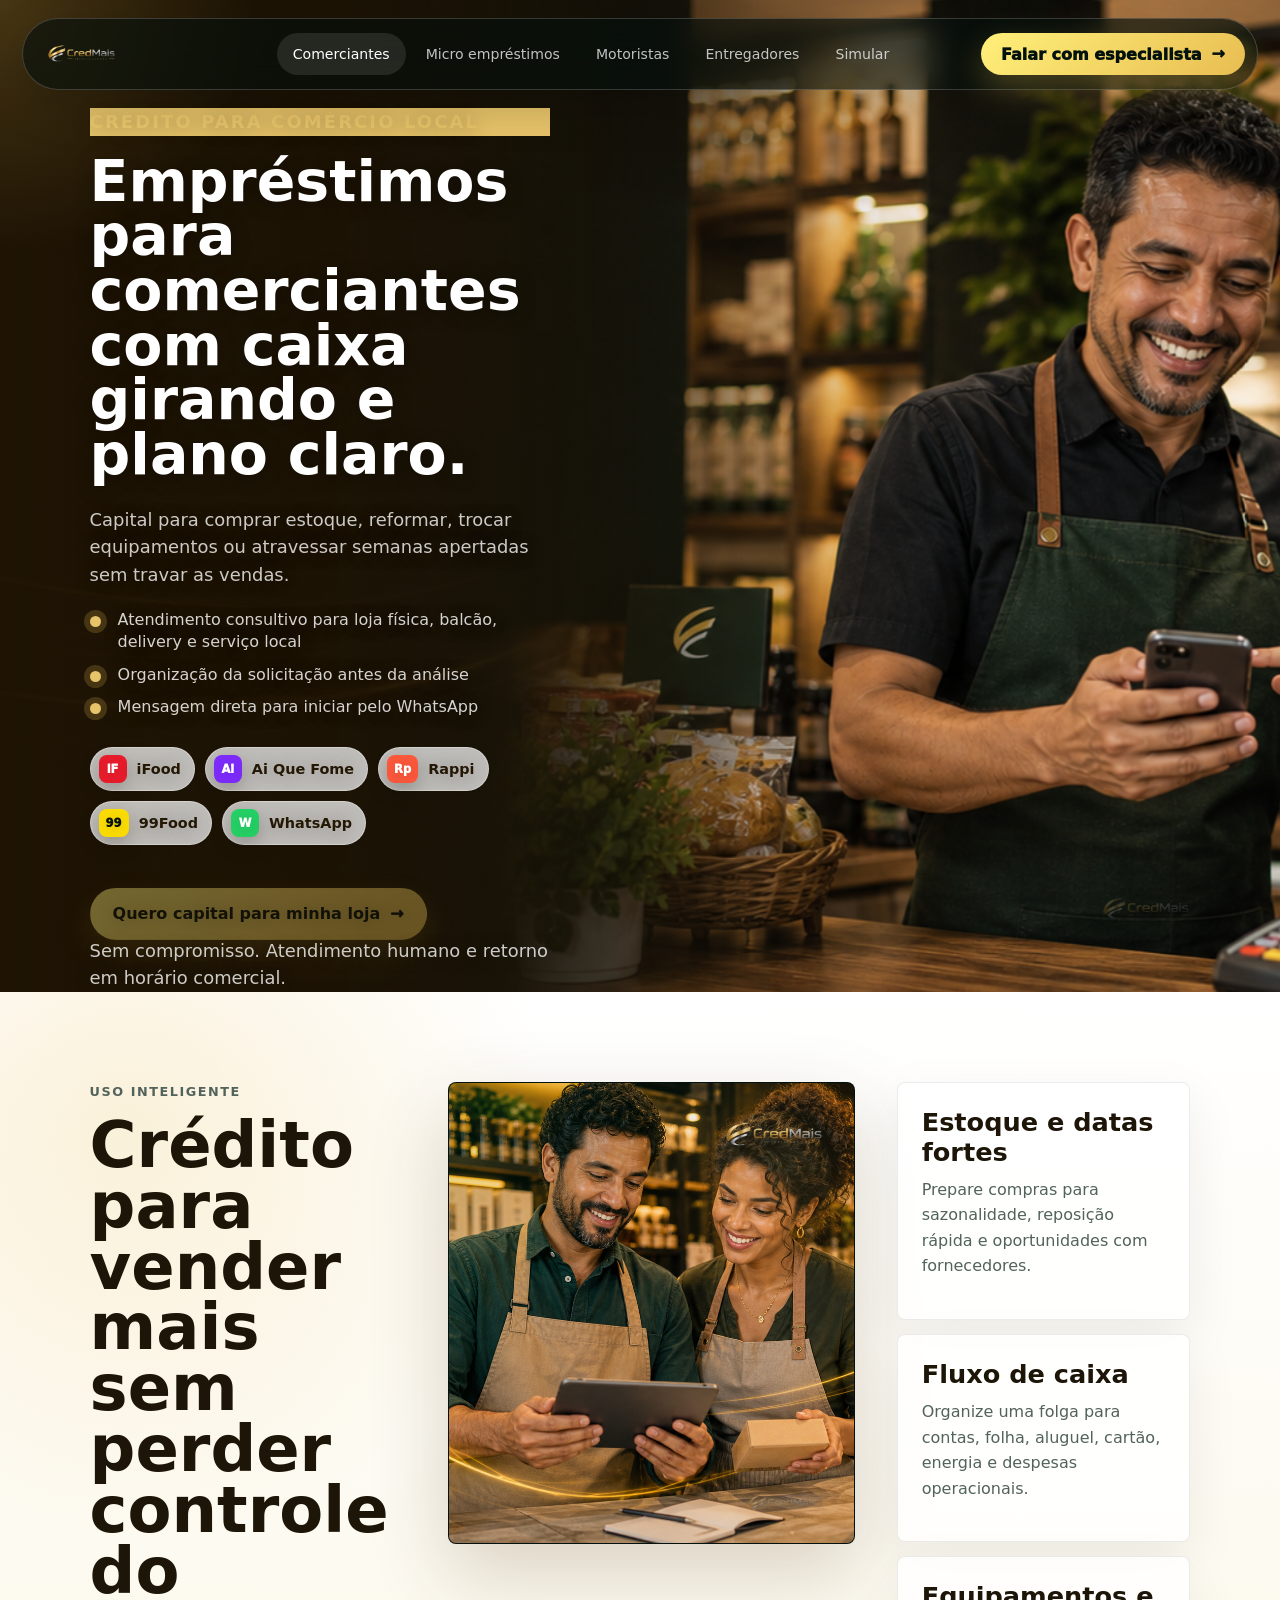
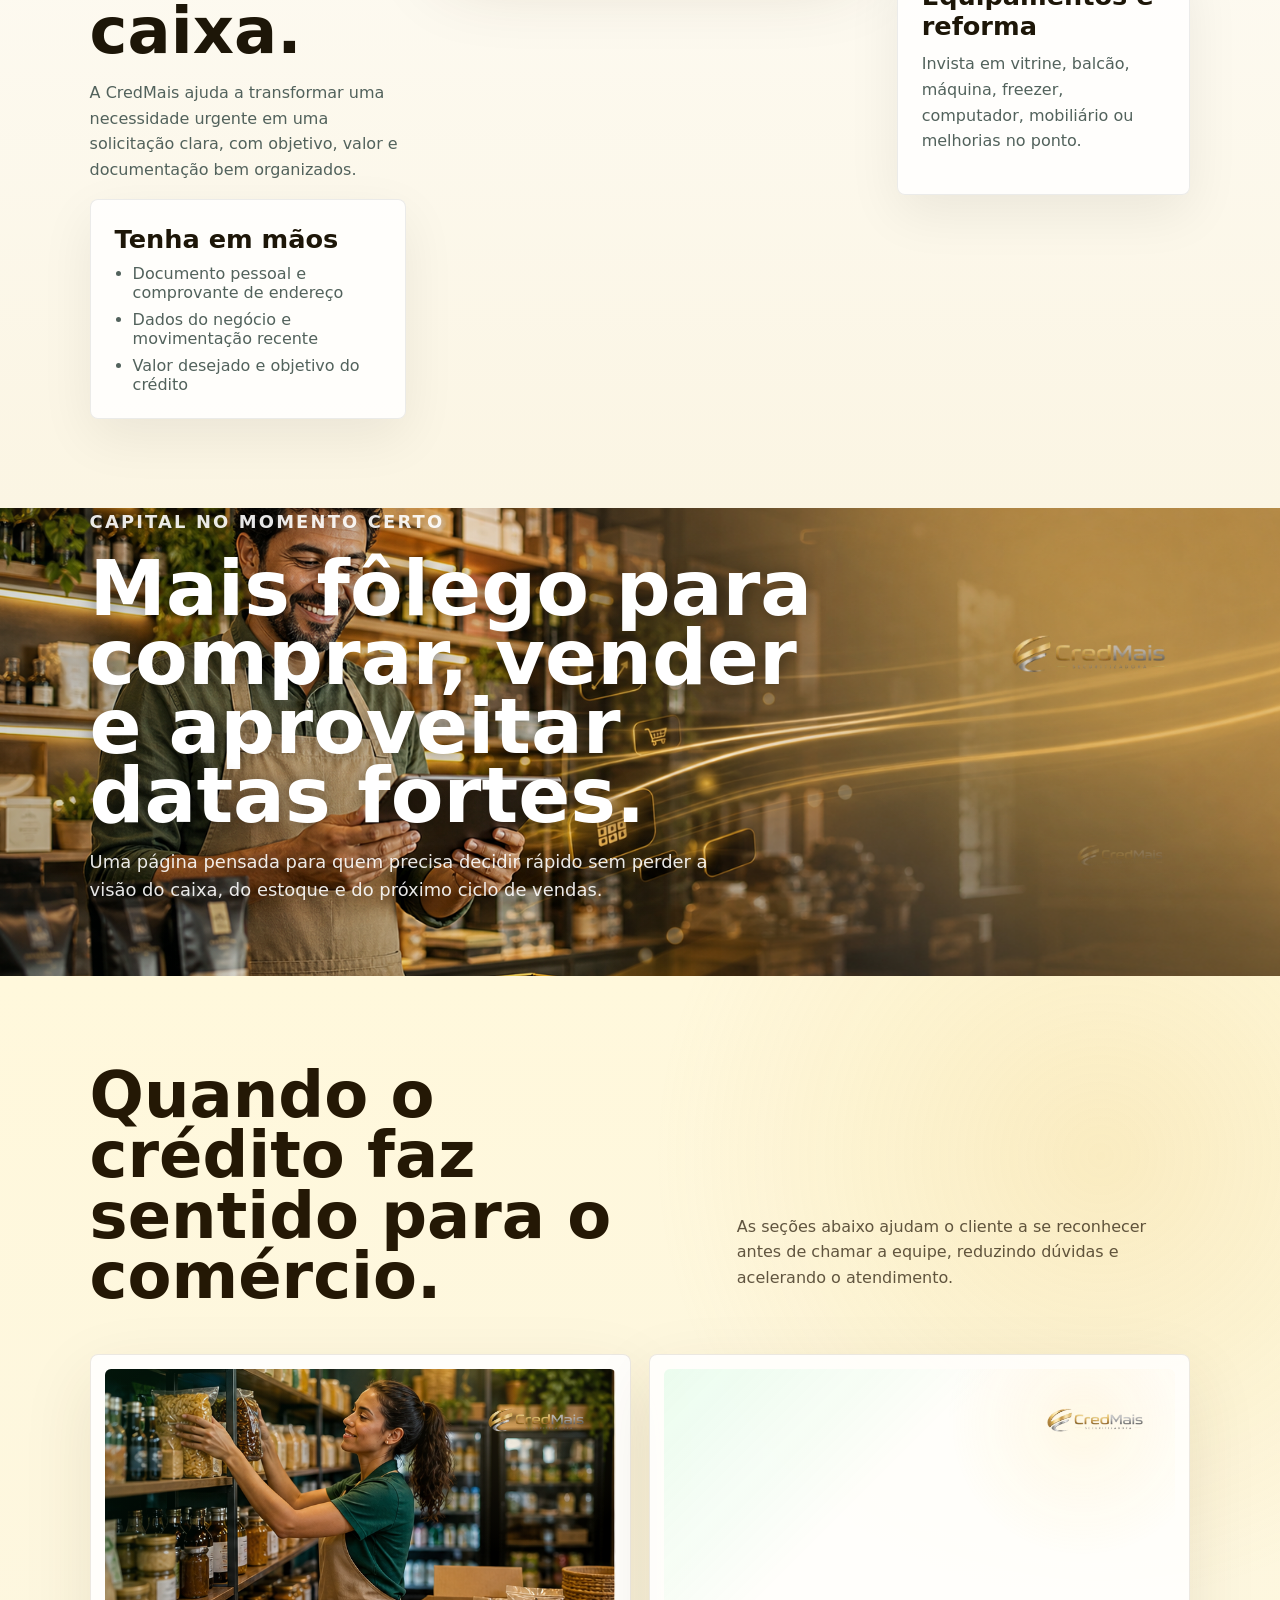
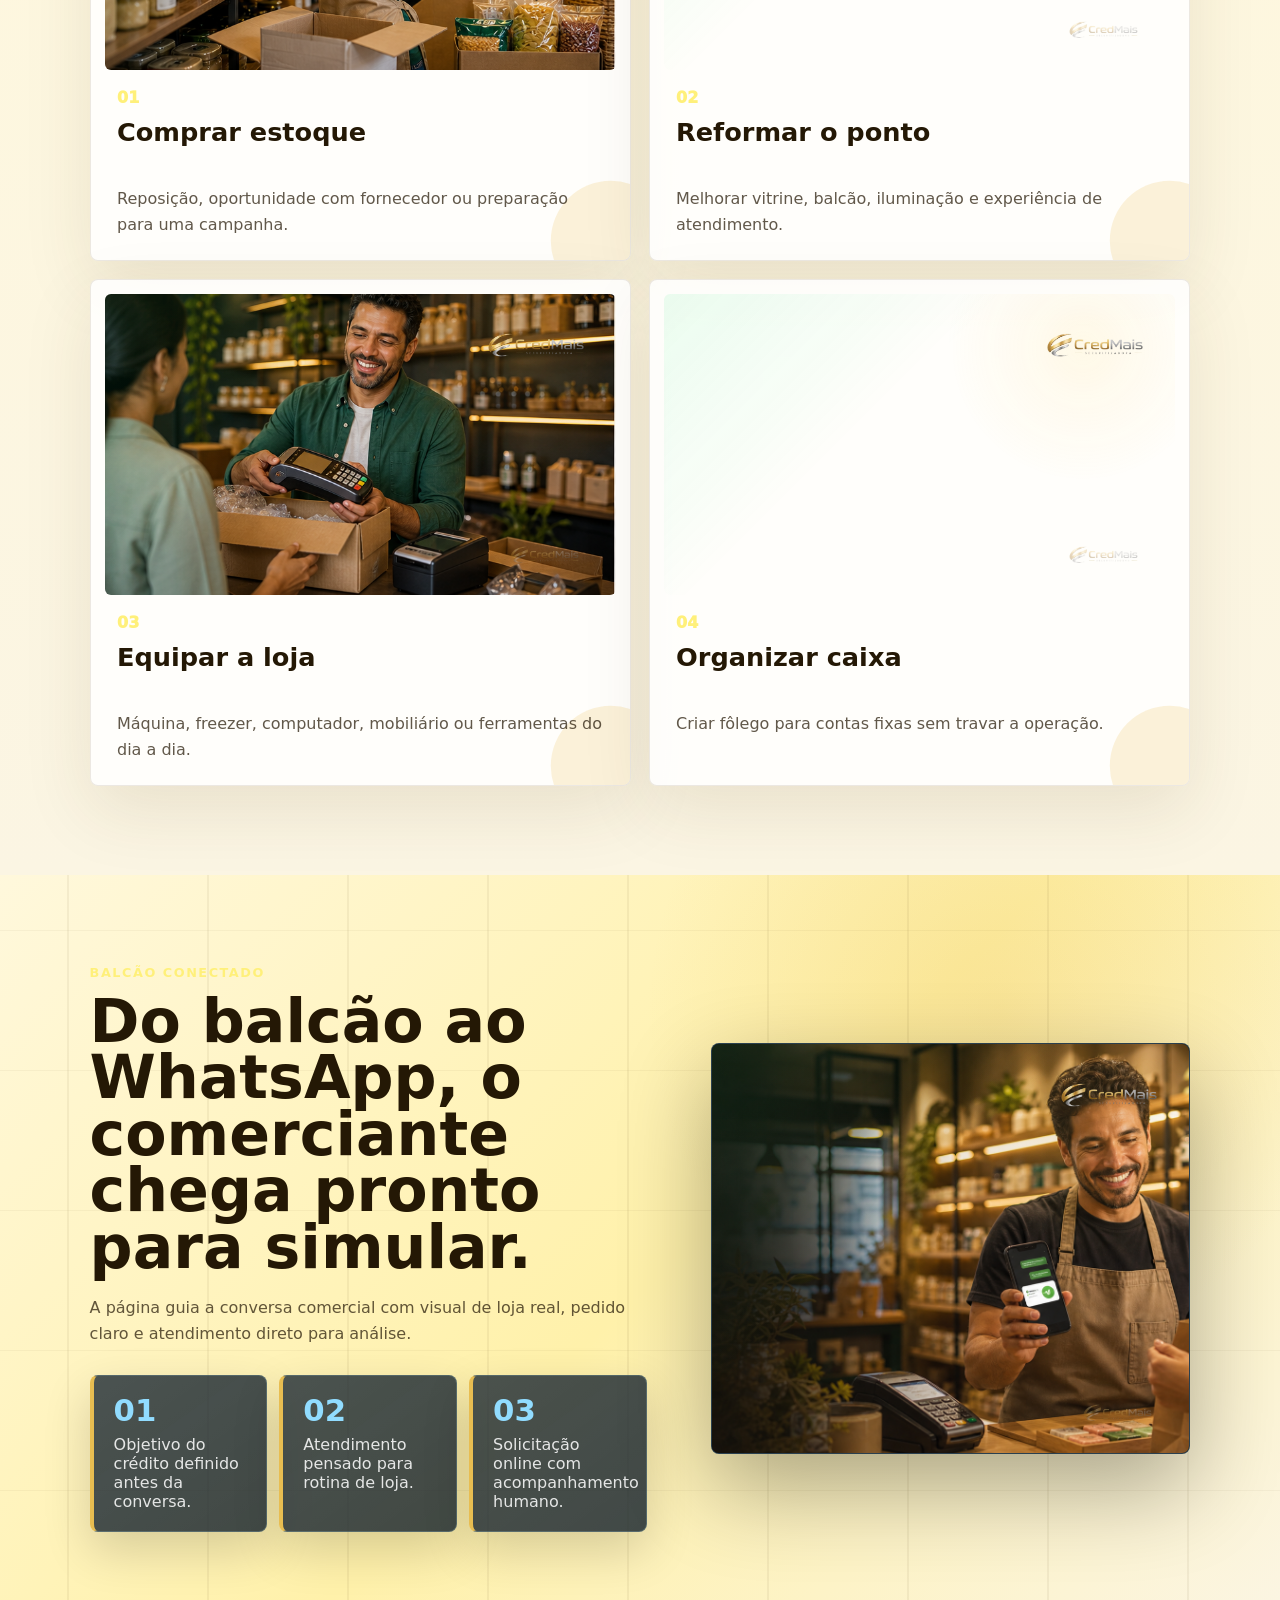
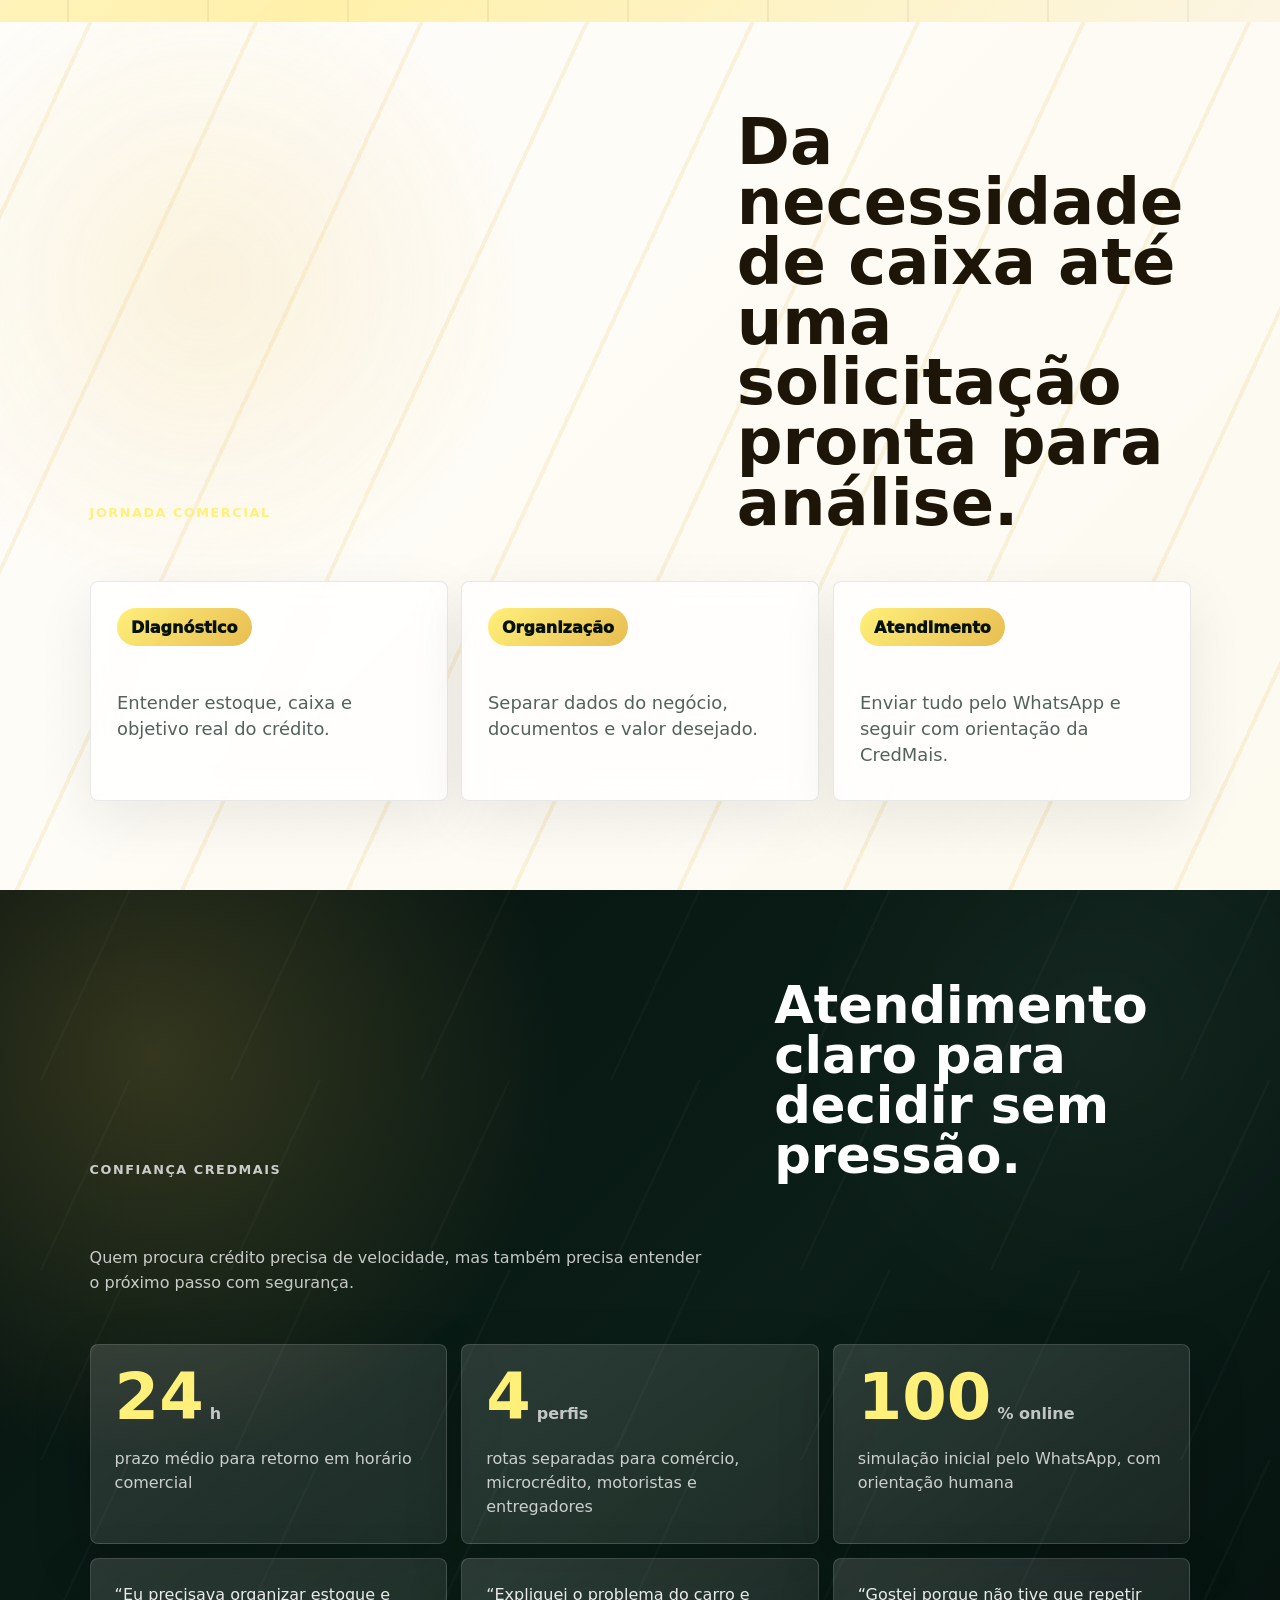
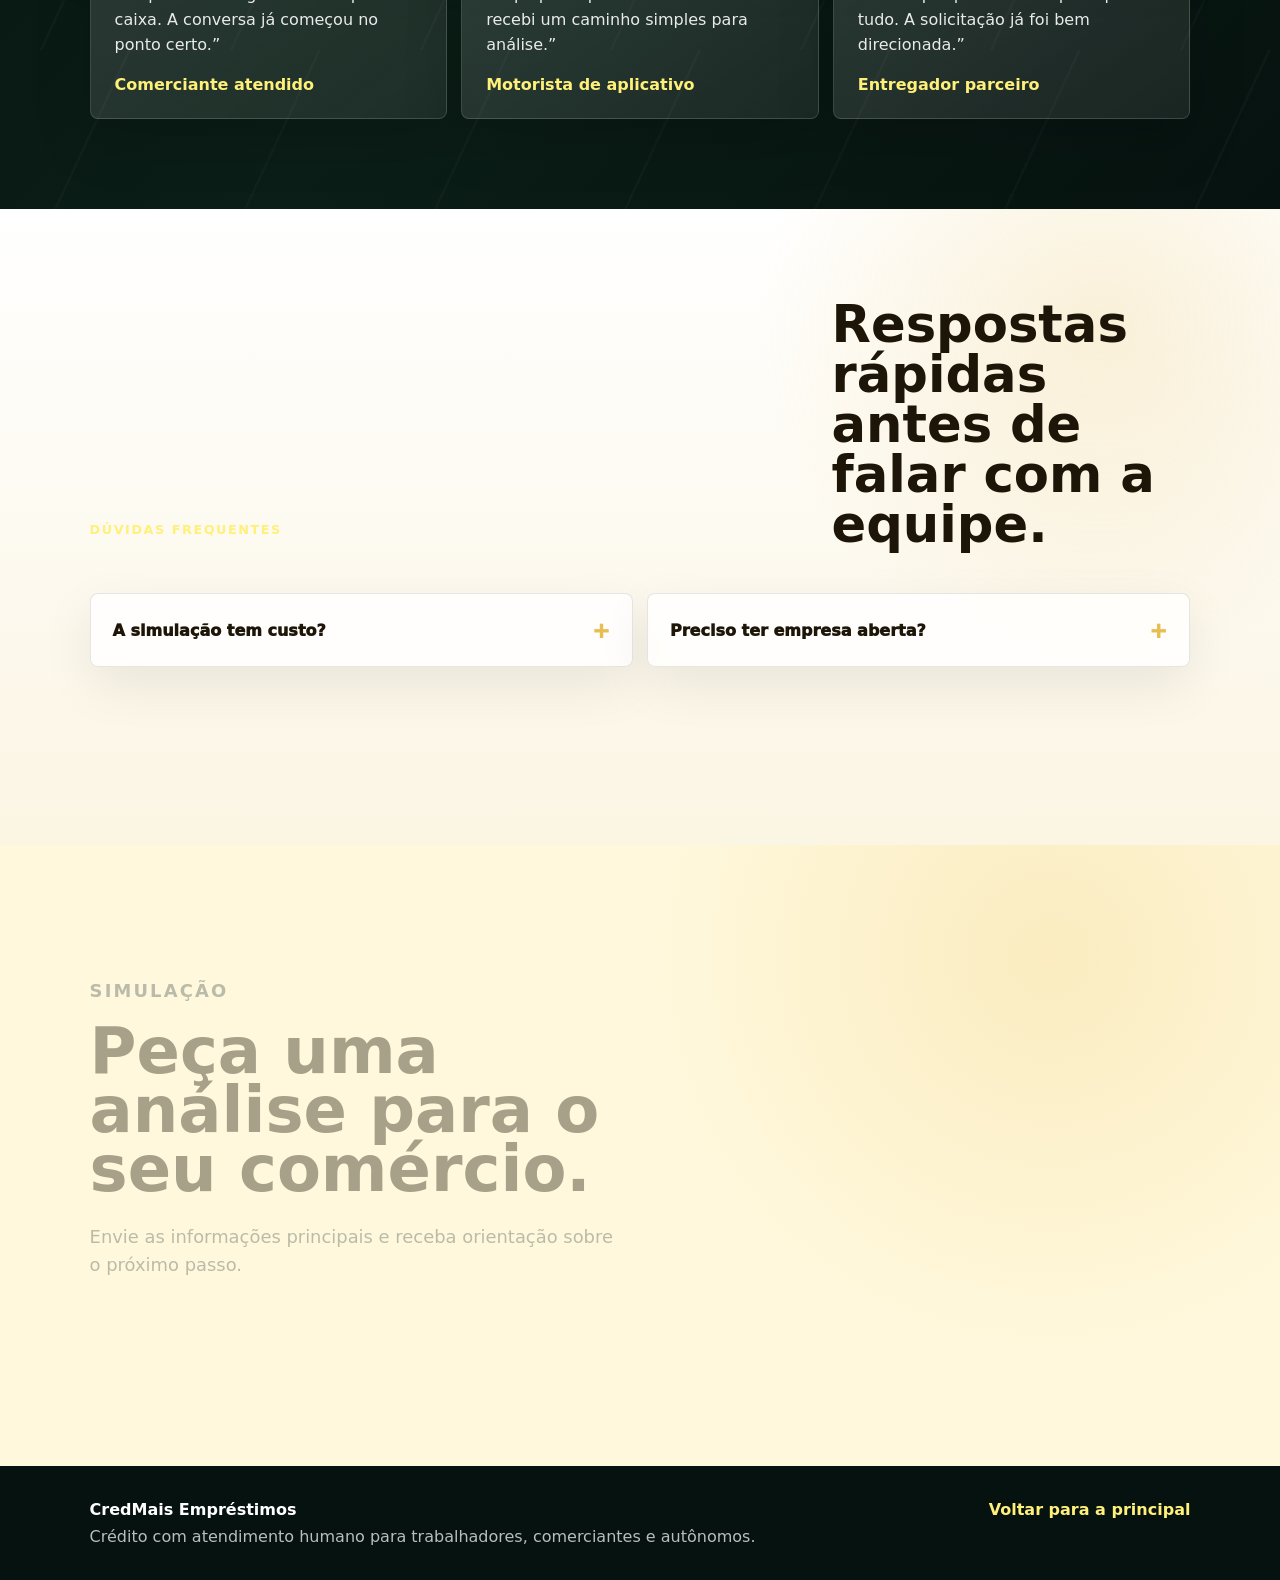
==== commit 7b0e8cb0: "Expand CredMais branding on imagery" ====
--- a/comerciantes.html
+++ b/comerciantes.html
@@ -9,7 +9,7 @@
     />
     <title>Comerciantes | CredMais Empréstimos</title>
     <link rel="preload" as="image" href="assets/images/hero-comerciantes-credmais-uniforme.png" />
-    <link rel="stylesheet" href="styles.css?v=20260710-1" />
+    <link rel="stylesheet" href="styles.css?v=20260710-2" />
   </head>
   <body class="theme-comerciantes" data-motion="commerce">
     <div class="cursor-light" aria-hidden="true"></div>
@@ -297,7 +297,7 @@
 
     <script src="assets/vendor/gsap.min.js"></script>
     <script src="assets/vendor/ScrollTrigger.min.js"></script>
-    <script src="main.js?v=20260710-1"></script>
+    <script src="main.js?v=20260710-2"></script>
   </body>
 </html>
 
--- a/styles.css
+++ b/styles.css
@@ -336,6 +336,20 @@
   overflow: hidden;
 }
 
+.hero-carousel-media::after {
+  position: absolute;
+  right: clamp(18px, 4vw, 58px);
+  bottom: clamp(18px, 4vw, 58px);
+  z-index: 2;
+  width: clamp(128px, 13vw, 220px);
+  height: clamp(48px, 5vw, 82px);
+  pointer-events: none;
+  background: url("assets/images/credmais-logo.avif") center / contain no-repeat;
+  content: "";
+  opacity: 0.24;
+  filter: drop-shadow(0 18px 34px rgba(0, 0, 0, 0.32));
+}
+
 .hero-carousel-image {
   position: absolute;
   inset: 0;
@@ -945,6 +959,7 @@
   z-index: -1;
   background:
     url("assets/images/credmais-logo.avif") right 18px top 18px / 104px auto no-repeat,
+    url("assets/images/credmais-logo.avif") center 28% / min(58%, 270px) auto no-repeat,
     linear-gradient(180deg, rgba(2, 13, 9, 0.12), rgba(2, 13, 9, 0.86)),
     linear-gradient(90deg, rgba(2, 13, 9, 0.62), transparent 72%);
   content: "";
@@ -2358,6 +2373,64 @@
   color: rgba(255, 255, 255, 0.78);
 }
 
+.card-media::before,
+.intro-visual::before,
+.detail-visual::before,
+.rich-banner::before,
+.motion-visual::before,
+.journey-visual::before {
+  position: absolute;
+  inset: 0;
+  z-index: 1;
+  display: block;
+  pointer-events: none;
+  background:
+    url("assets/images/credmais-logo.avif") right 16px top 16px / clamp(86px, 10vw, 150px) auto no-repeat,
+    linear-gradient(135deg, rgba(37, 235, 124, 0.1), transparent 42%),
+    radial-gradient(circle at 82% 18%, rgba(255, 214, 102, 0.14), transparent 28%);
+  content: "";
+  opacity: 0.9;
+  mix-blend-mode: normal;
+}
+
+.card-media::after,
+.intro-visual::after,
+.detail-visual::after,
+.rich-banner::after,
+.motion-visual::after,
+.journey-visual::after {
+  position: absolute;
+  inset: auto 14px 14px auto;
+  right: 14px;
+  bottom: 14px;
+  z-index: 2;
+  display: block;
+  width: clamp(82px, 9vw, 142px);
+  height: clamp(32px, 4vw, 54px);
+  pointer-events: none;
+  background: url("assets/images/credmais-logo.avif") center / contain no-repeat;
+  content: "";
+  opacity: 0.32;
+  filter: drop-shadow(0 12px 24px rgba(0, 0, 0, 0.22));
+  animation: none;
+}
+
+.rich-banner::before {
+  background:
+    url("assets/images/credmais-logo.avif") right clamp(22px, 7vw, 96px) top clamp(26px, 7vw, 90px) / clamp(140px, 16vw, 260px) auto no-repeat,
+    linear-gradient(90deg, rgba(3, 15, 11, 0.2), transparent 58%),
+    radial-gradient(circle at 86% 22%, rgba(255, 214, 102, 0.16), transparent 26%);
+  opacity: 0.82;
+}
+
+.rich-banner::after {
+  right: clamp(20px, 6vw, 92px);
+  bottom: clamp(22px, 7vw, 88px);
+  width: clamp(120px, 13vw, 220px);
+  height: clamp(44px, 5vw, 82px);
+  opacity: 0.22;
+}
+
 @keyframes journeyDrift {
   to {
     background-position: 0 0, 220px -80px;
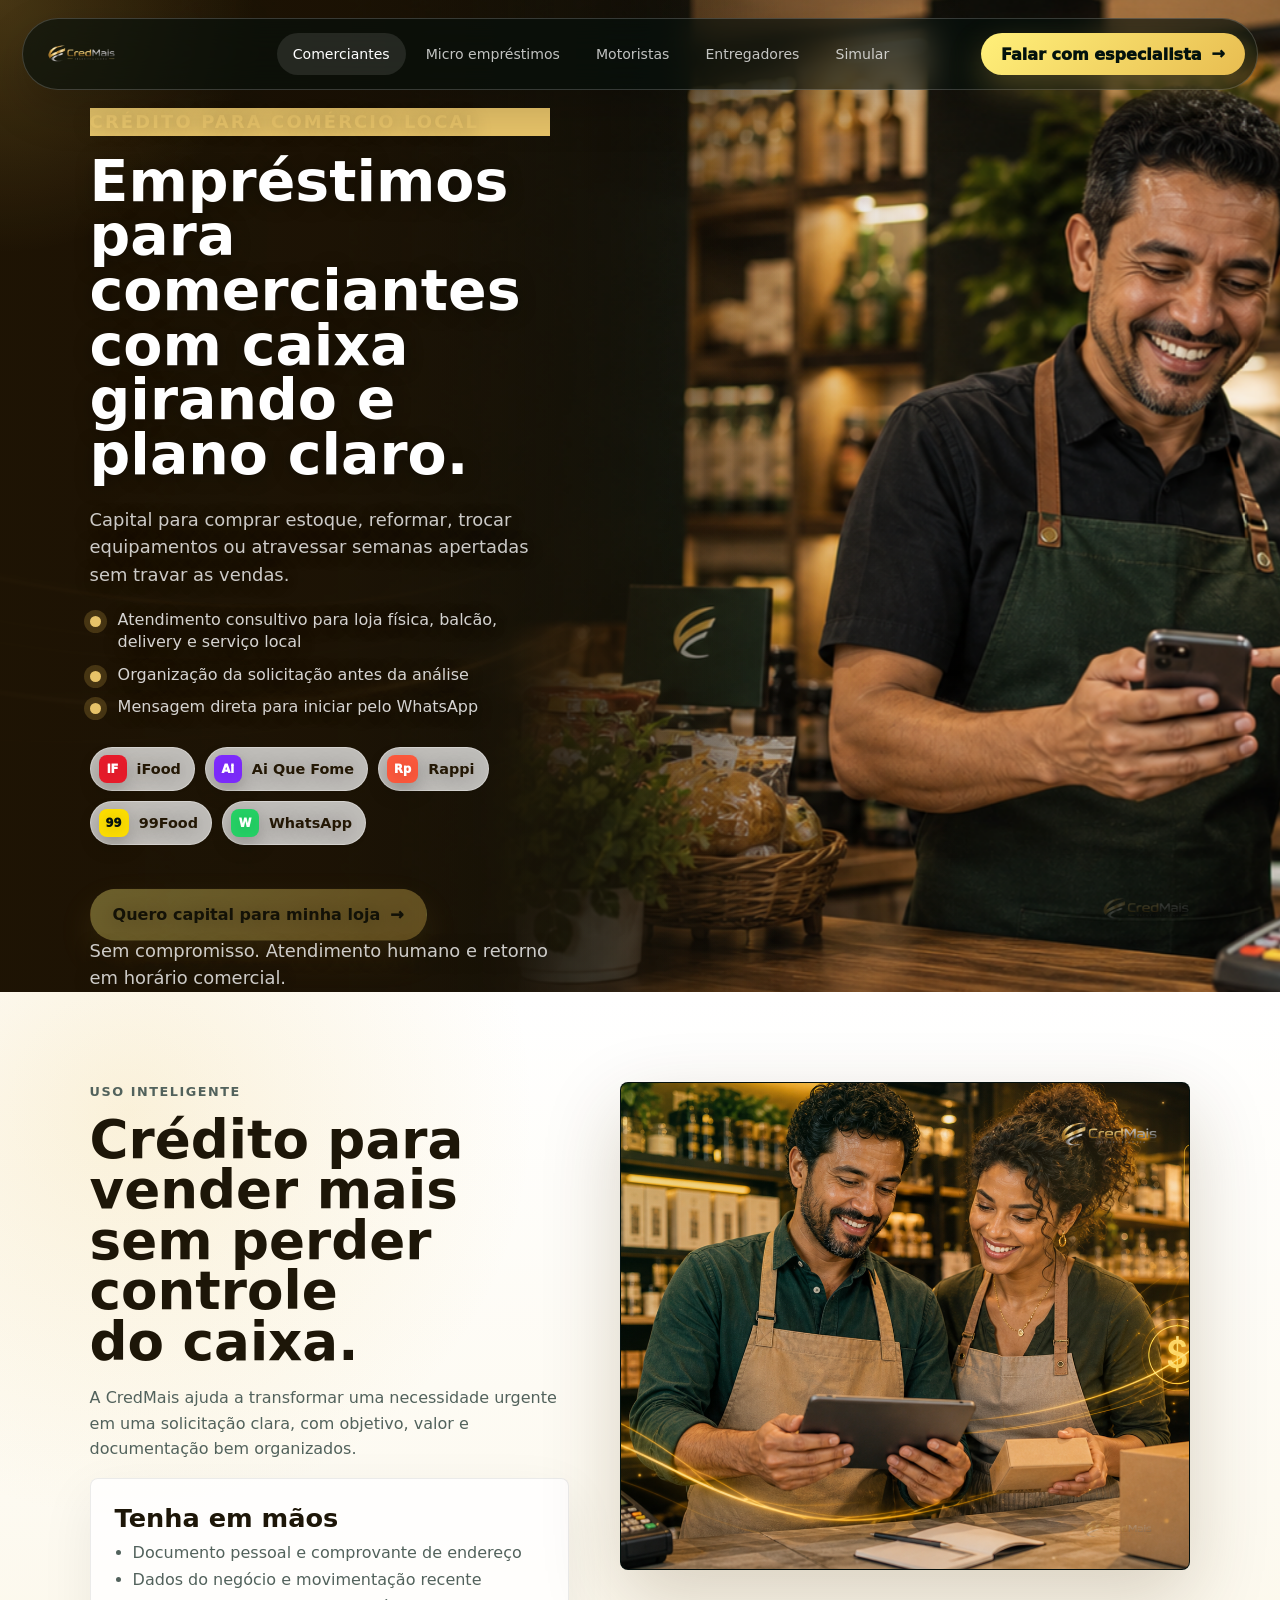
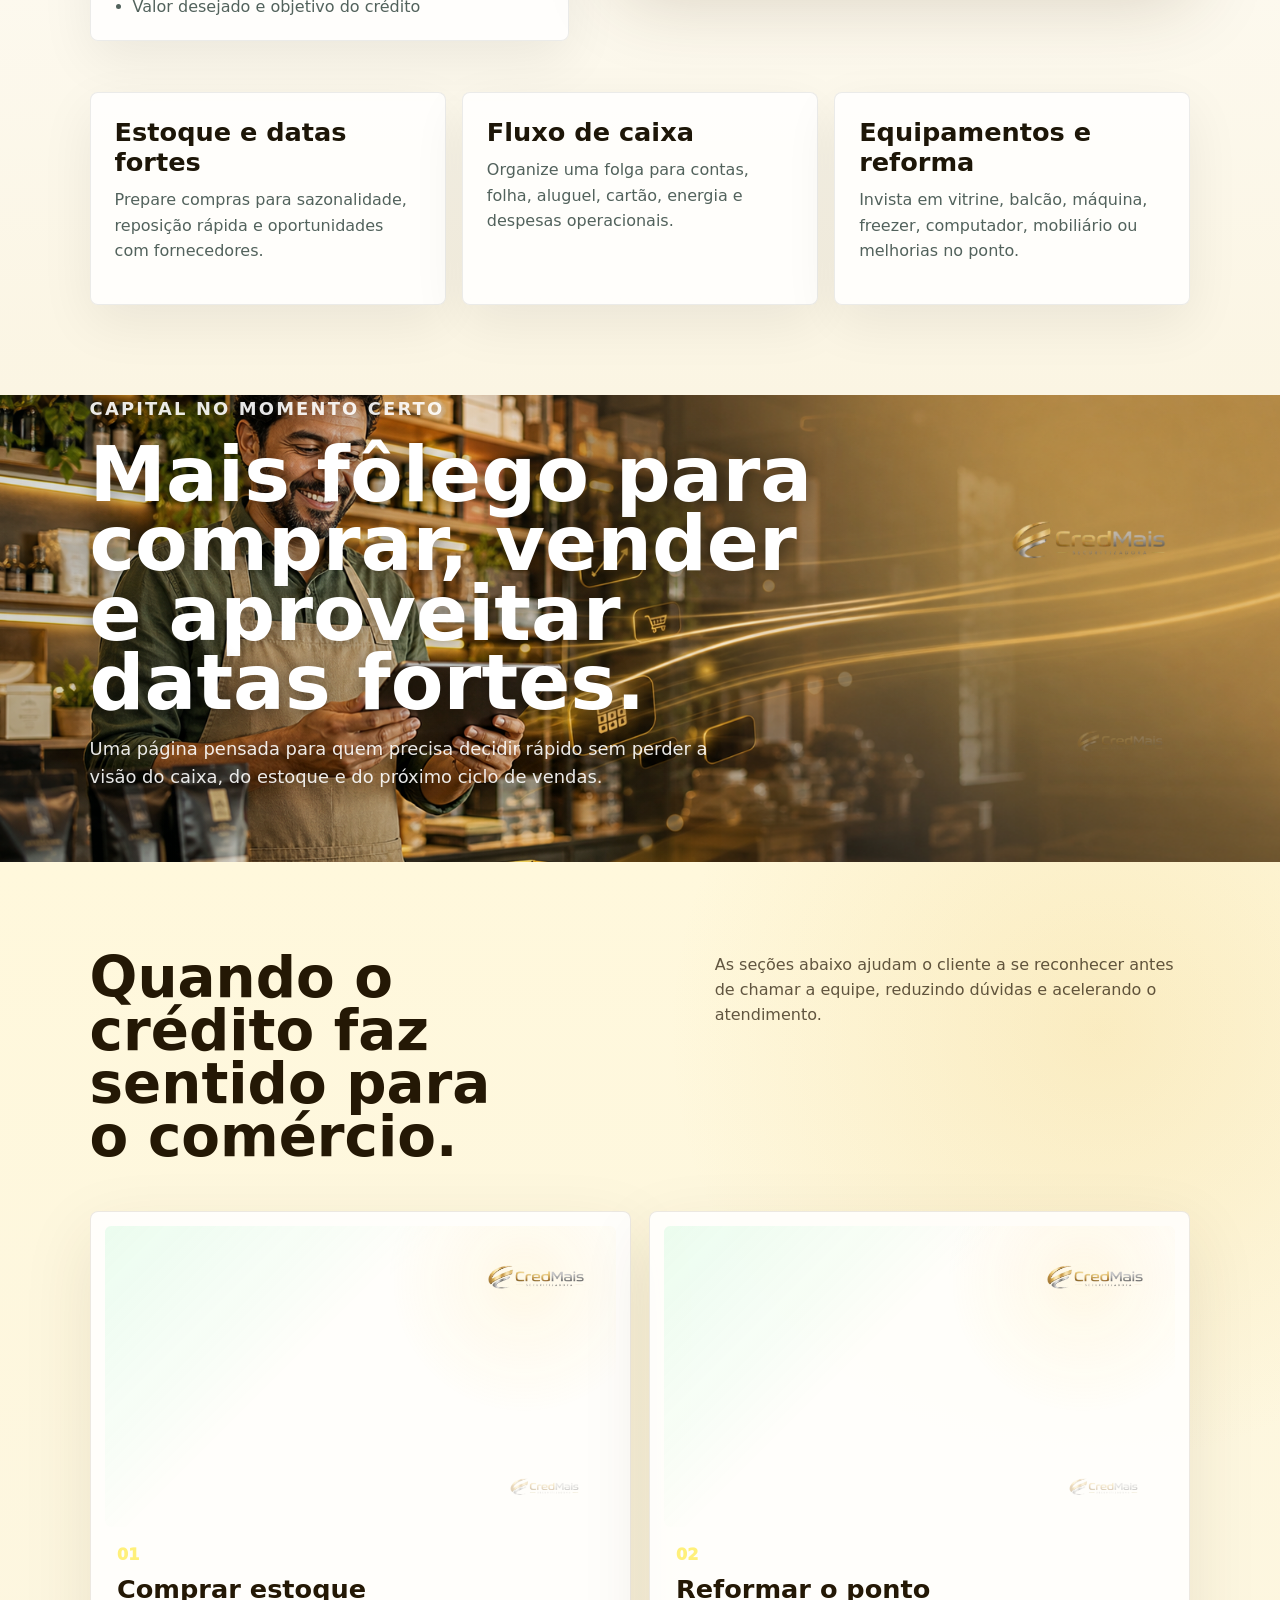
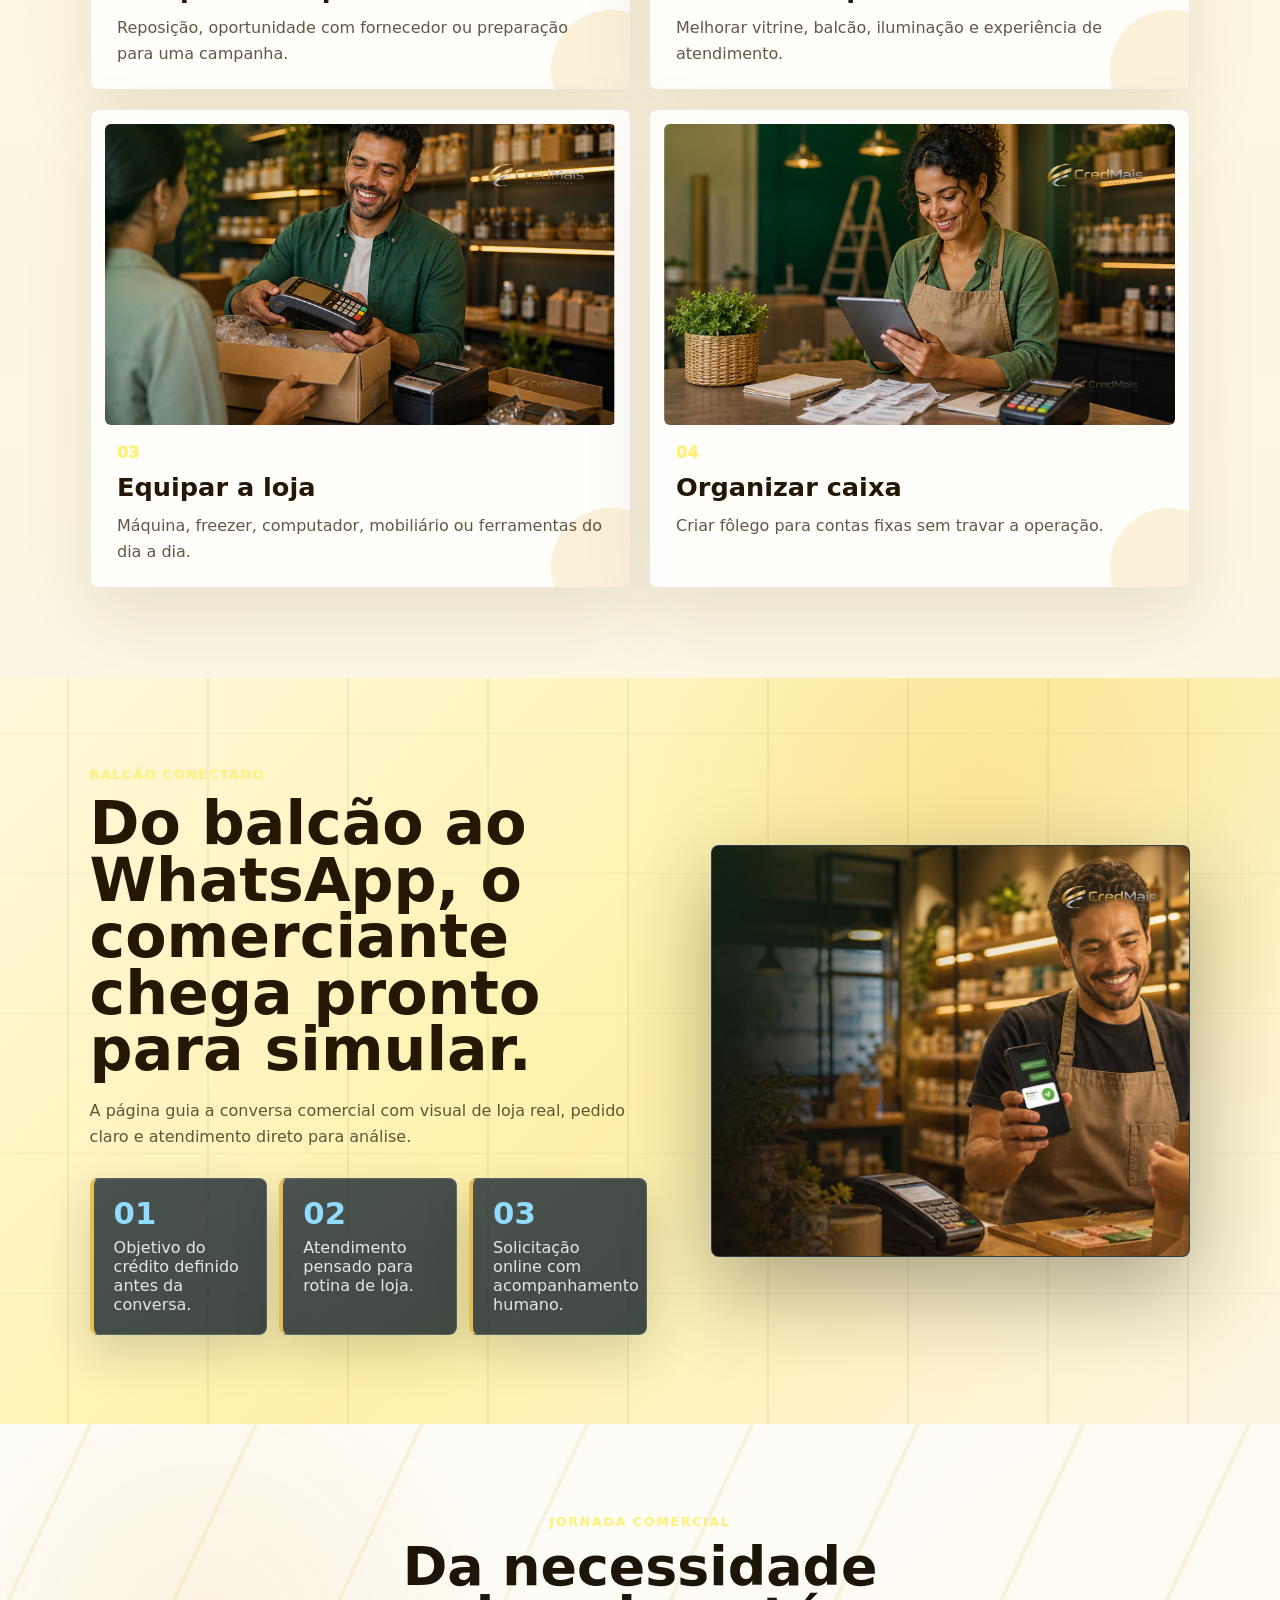
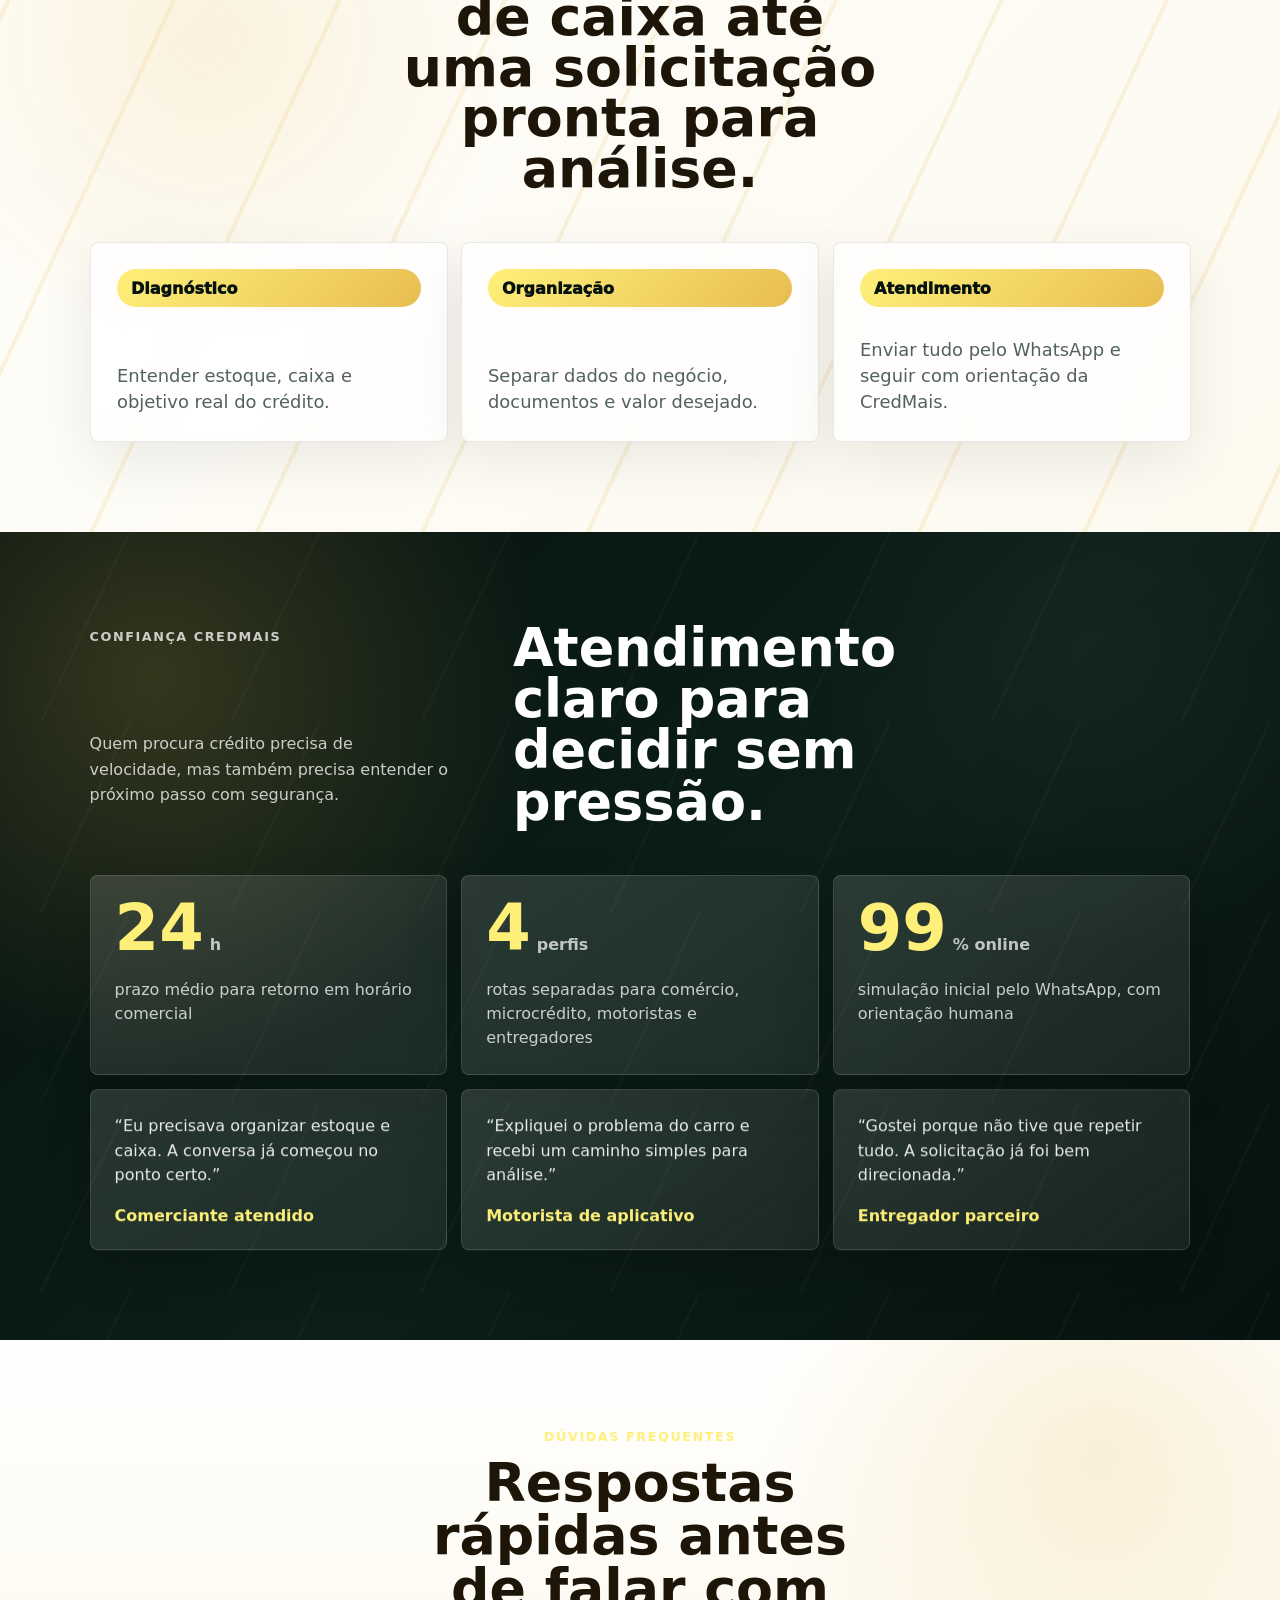
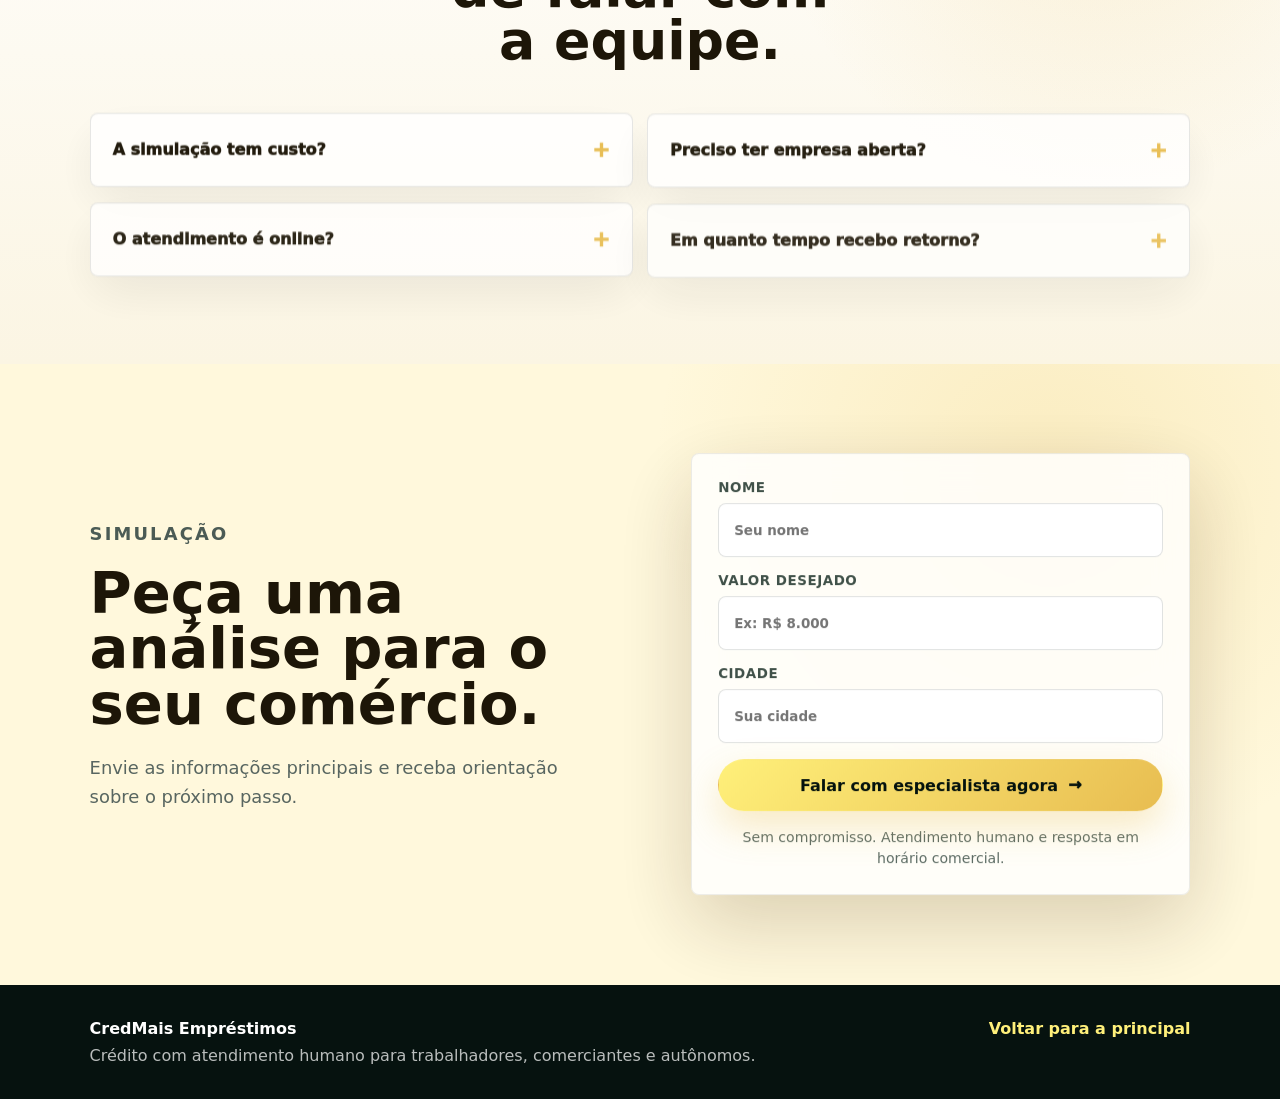
==== commit 1da9d5a1: "Organize section layouts" ====
--- a/comerciantes.html
+++ b/comerciantes.html
@@ -9,7 +9,7 @@
     />
     <title>Comerciantes | CredMais Empréstimos</title>
     <link rel="preload" as="image" href="assets/images/hero-comerciantes-credmais-uniforme.png" />
-    <link rel="stylesheet" href="styles.css?v=20260710-2" />
+    <link rel="stylesheet" href="styles.css?v=20260710-3" />
   </head>
   <body class="theme-comerciantes" data-motion="commerce">
     <div class="cursor-light" aria-hidden="true"></div>
@@ -297,7 +297,7 @@
 
     <script src="assets/vendor/gsap.min.js"></script>
     <script src="assets/vendor/ScrollTrigger.min.js"></script>
-    <script src="main.js?v=20260710-2"></script>
+    <script src="main.js?v=20260710-3"></script>
   </body>
 </html>
 
--- a/styles.css
+++ b/styles.css
@@ -3609,3 +3609,185 @@
   }
 }
 
+/* Organização visual: mantém seções alinhadas e evita blocos soltos em telas grandes. */
+.service-detail-grid,
+.scenario-grid,
+.journey-steps,
+.trust-grid,
+.testimonial-grid,
+.faq-list {
+  align-items: stretch;
+}
+
+.service-detail-grid > *,
+.scenario-card,
+.journey-step,
+.trust-grid article,
+.testimonial-grid blockquote,
+.faq-list details,
+.lead-form {
+  min-width: 0;
+}
+
+.service-detail h2,
+.scenario-head h2,
+.journey-copy h2,
+.trust-head h2,
+.faq-head h2,
+.lead-copy h2 {
+  text-wrap: balance;
+}
+
+.lead-copy h2 {
+  max-width: 12ch;
+  margin: 0 0 20px;
+  font-size: clamp(2.3rem, 4.5vw, 5rem);
+  line-height: 0.96;
+}
+
+.lead-copy p:not(.section-label) {
+  max-width: 520px;
+  color: #56645f;
+  line-height: 1.62;
+}
+
+@media (min-width: 981px) {
+  .service-detail-grid {
+    grid-template-columns: minmax(300px, 0.84fr) minmax(420px, 1fr);
+    gap: clamp(24px, 4vw, 56px);
+    align-items: start;
+  }
+
+  .service-detail h2 {
+    max-width: 12ch;
+    font-size: clamp(2.35rem, 4.15vw, 4.85rem);
+  }
+
+  .detail-visual {
+    position: relative;
+    top: auto;
+    min-height: clamp(420px, 38vw, 540px);
+  }
+
+  .detail-visual img {
+    min-height: clamp(420px, 38vw, 540px);
+  }
+
+  .detail-list {
+    grid-column: 1 / -1;
+    grid-template-columns: repeat(3, minmax(0, 1fr));
+    gap: 16px;
+  }
+
+  .detail-list article,
+  .document-box {
+    min-height: 100%;
+  }
+
+  .scenario-head {
+    grid-template-columns: minmax(0, 0.92fr) minmax(320px, 0.78fr);
+    align-items: start;
+  }
+
+  .scenario-head h2 {
+    max-width: 11.5ch;
+    font-size: clamp(2.35rem, 4.4vw, 5.15rem);
+  }
+
+  .scenario-card {
+    min-height: 100%;
+  }
+
+  .scenario-card h3 {
+    min-height: auto;
+  }
+
+  .journey-section:not(.journey-delivery) .journey-copy,
+  .faq-head {
+    display: block;
+    max-width: 900px;
+    text-align: center;
+  }
+
+  .journey-section:not(.journey-delivery) .journey-copy h2,
+  .faq-head h2 {
+    max-width: 14ch;
+    margin-inline: auto;
+    font-size: clamp(2.25rem, 4.2vw, 4.9rem);
+  }
+
+  .journey-section:not(.journey-delivery) .journey-steps {
+    grid-template-columns: repeat(3, minmax(0, 1fr));
+    max-width: 1120px;
+  }
+
+  .journey-step {
+    display: flex;
+    min-height: 200px;
+    flex-direction: column;
+    justify-content: space-between;
+  }
+
+  .journey-step p {
+    margin-top: 28px;
+  }
+
+  .trust-head {
+    grid-template-columns: minmax(260px, 0.52fr) minmax(0, 0.98fr);
+    gap: clamp(28px, 5vw, 72px);
+    align-items: start;
+  }
+
+  .trust-head .section-label {
+    grid-column: 1;
+    grid-row: 1;
+    margin-top: 0.35rem;
+  }
+
+  .trust-head h2 {
+    grid-column: 2;
+    grid-row: 1 / span 2;
+    max-width: 12.5ch;
+    font-size: clamp(2.25rem, 4.1vw, 4.9rem);
+  }
+
+  .trust-head > p:not(.section-label) {
+    grid-column: 1;
+    grid-row: 2;
+    max-width: 420px;
+  }
+
+  .trust-grid article,
+  .testimonial-grid blockquote {
+    min-height: 100%;
+  }
+
+  .faq-list {
+    max-width: 1120px;
+  }
+
+  .lead-section {
+    grid-template-columns: minmax(280px, 0.82fr) minmax(360px, 0.78fr);
+    align-items: center;
+    width: 100%;
+  }
+
+  .lead-copy {
+    max-width: 560px;
+  }
+}
+
+@media (max-width: 980px) {
+  .journey-copy,
+  .trust-head,
+  .faq-head {
+    display: block;
+    max-width: 720px;
+  }
+
+  .lead-copy h2 {
+    max-width: 15ch;
+    font-size: clamp(2.15rem, 7vw, 3.9rem);
+  }
+}
+
